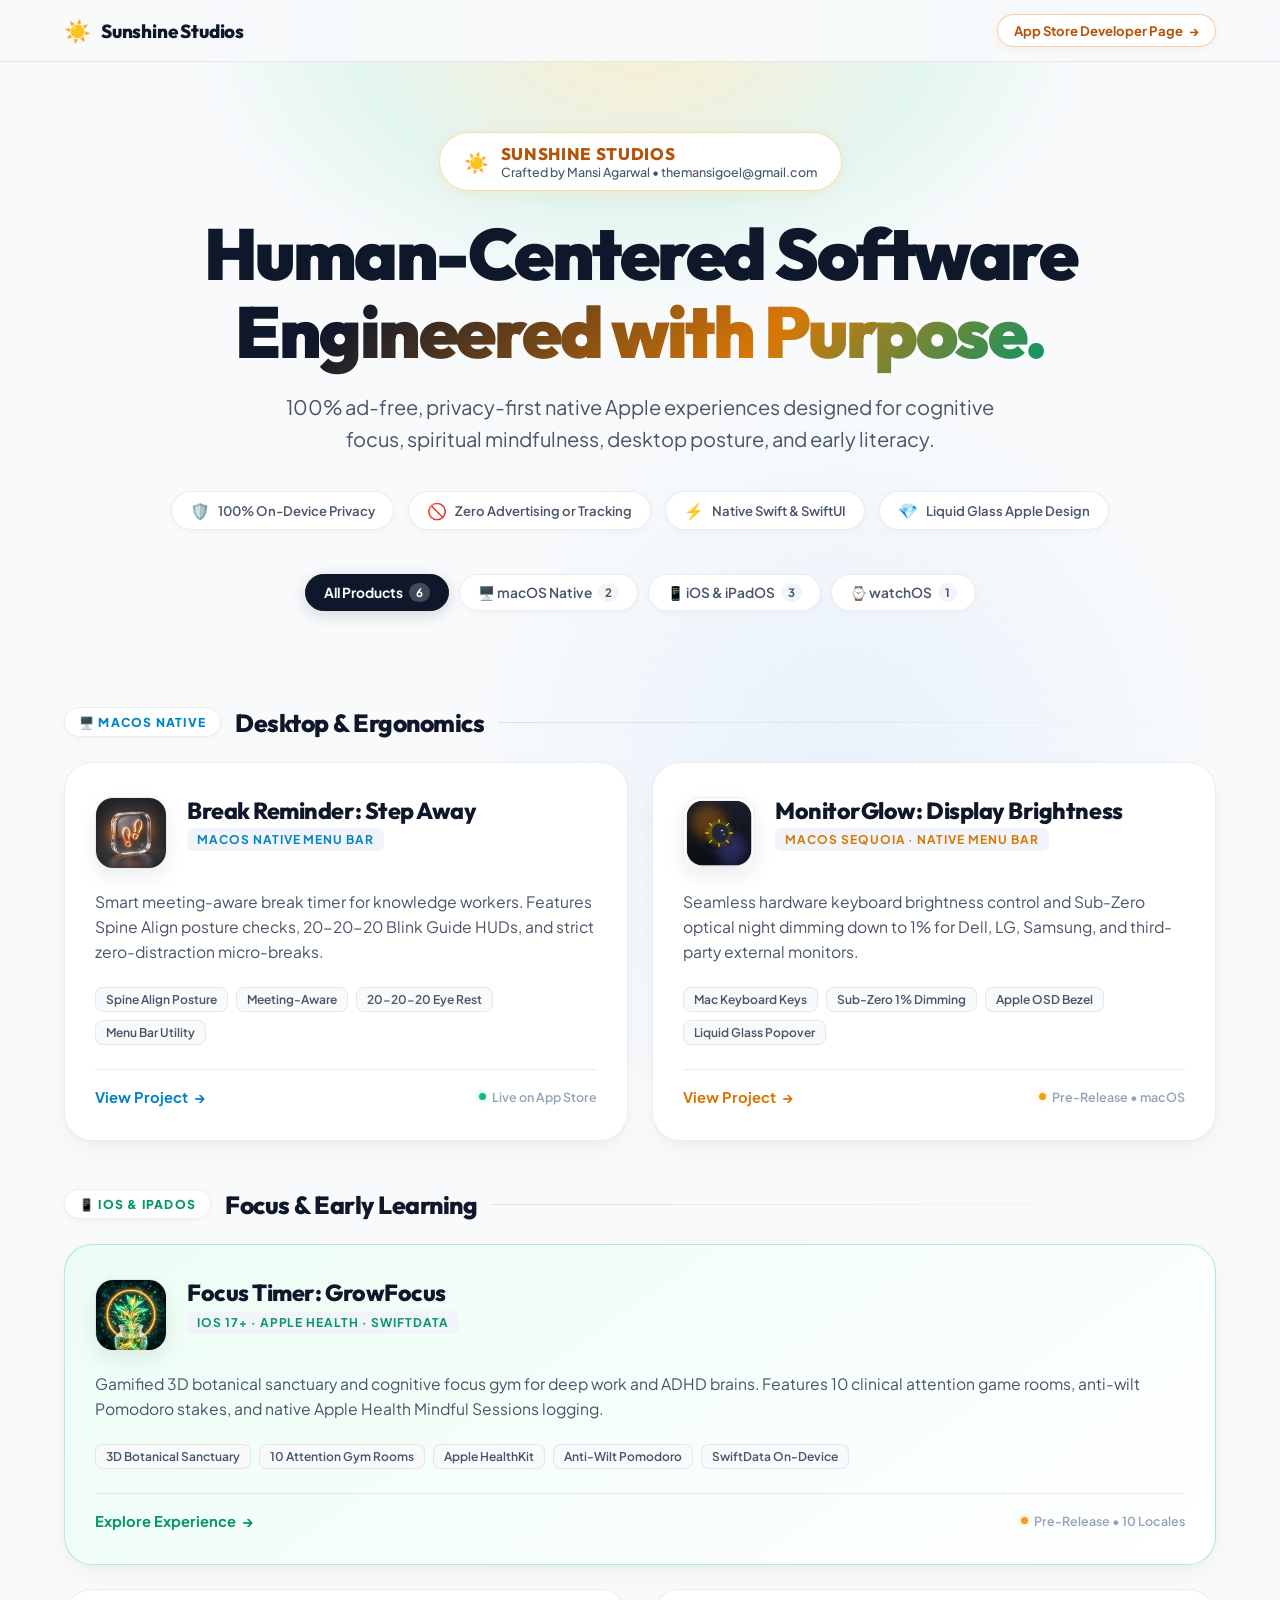
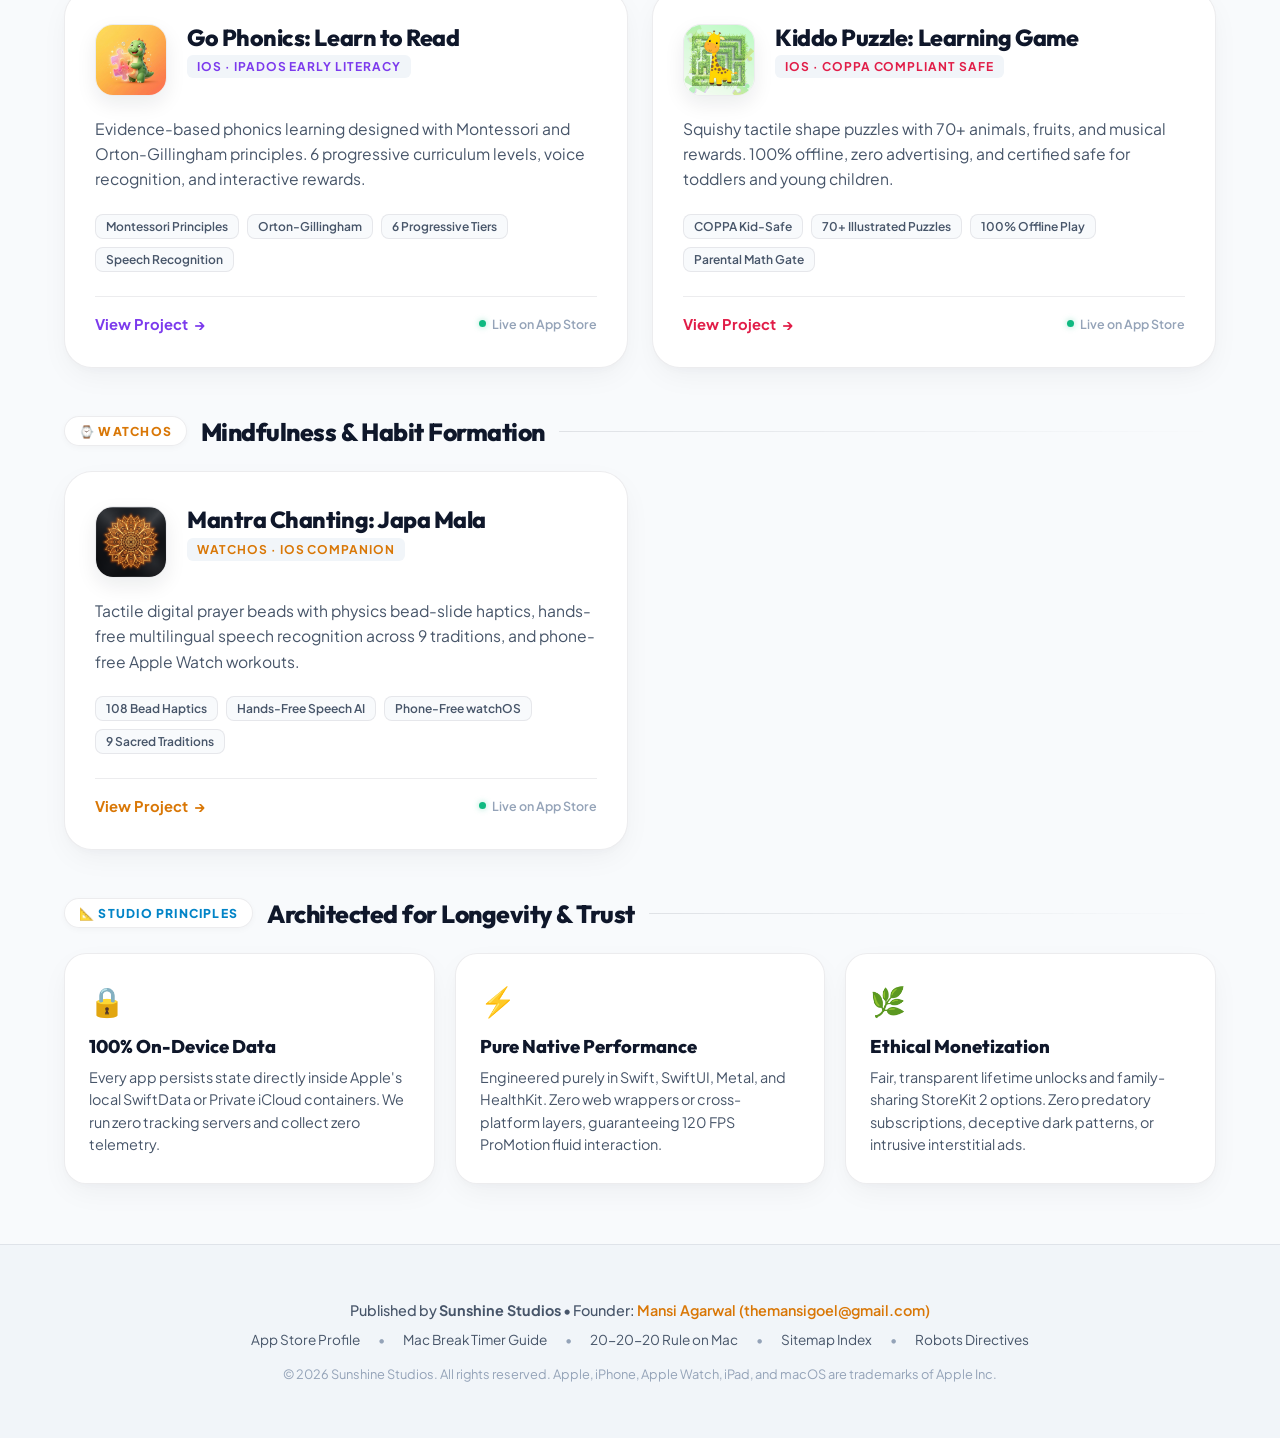
==== index.html @ fca647a2 "seo: add contextual guide links to StepAway break timer and 20-20-20 rule" ====
<!DOCTYPE html>
<html lang="en">
<head>
    <meta charset="UTF-8">
    <meta name="viewport" content="width=device-width, initial-scale=1.0">
    <meta name="author" content="themansigoel@gmail.com">
    <title>Sunshine Studios — Crafted Native Apple Experiences</title>
    <meta name="description" content="Sunshine Studios by Mansi Agarwal creates human-centered, privacy-first native iOS, watchOS, and macOS apps for cognitive focus, mindfulness, desktop ergonomics, and early learning.">
    <meta name="robots" content="index, follow">
    <link rel="canonical" href="https://themansigoel.github.io/">

    <!-- OpenGraph & Social Cards -->
    <meta property="og:type" content="website">
    <meta property="og:url" content="https://themansigoel.github.io/">
    <meta property="og:title" content="Sunshine Studios — Crafted Native Apple Experiences">
    <meta property="og:description" content="100% ad-free, privacy-first native Apple apps crafted with Swift, SwiftUI, and Apple Design Award standards.">
    <meta property="og:image" content="https://themansigoel.github.io/assets/growfocus_icon.png">
    <meta name="twitter:card" content="summary_large_image">
    <meta name="twitter:title" content="Sunshine Studios — Crafted Native Apple Experiences">
    <meta name="twitter:description" content="Human-centered native iOS, watchOS, and macOS apps built with purpose and privacy.">
    <meta name="twitter:image" content="https://themansigoel.github.io/assets/growfocus_icon.png">

    <!-- Google Site Verification -->
    <meta name="google-site-verification" content="dedd1f72bfd08c30">

    <!-- Fonts -->
    <link rel="preconnect" href="https://fonts.googleapis.com">
    <link rel="preconnect" href="https://fonts.gstatic.com" crossorigin>
    <link href="https://fonts.googleapis.com/css2?family=Plus+Jakarta+Sans:wght@300;400;500;600;700;800&family=Outfit:wght@600;700;800;900&display=swap" rel="stylesheet">

    <!-- JSON-LD Structured Data -->
    <script type="application/ld+json">
    {
      "@context": "https://schema.org",
      "@type": "Organization",
      "name": "Sunshine Studios",
      "url": "https://themansigoel.github.io/",
      "logo": "https://themansigoel.github.io/assets/growfocus_icon.png",
      "email": "themansigoel@gmail.com",
      "founder": {
        "@type": "Person",
        "name": "Mansi Agarwal",
        "email": "themansigoel@gmail.com"
      },
      "description": "Sunshine Studios creates human-centered, privacy-first native applications for the Apple ecosystem.",
      "sameAs": [
        "https://apps.apple.com/developer/mansi-agarwal/id1797279797"
      ]
    }
    </script>

    <style>
        :root {
            --bg-base: #F8FAFC;
            --bg-surface: #F1F5F9;
            --bg-card: #FFFFFF;
            --bg-card-hover: #FFFFFF;
            --border-glass: rgba(15, 23, 42, 0.08);
            --border-hover: rgba(15, 23, 42, 0.20);
            --text-primary: #0F172A;
            --text-secondary: #475569;
            --text-muted: #94A3B8;
            --sunshine-gold: #D97706;
            --sunshine-glow: rgba(245, 158, 11, 0.12);
            --accent-green: #059669;
            --accent-blue: #0284C7;
            --accent-purple: #7C3AED;
            --accent-rose: #E11D48;
            --accent-amber: #D97706;
            --card-shadow: 0 10px 30px -4px rgba(15, 23, 42, 0.05), 0 4px 12px -2px rgba(15, 23, 42, 0.03);
            --card-shadow-hover: 0 24px 48px -8px rgba(15, 23, 42, 0.11), 0 8px 16px -4px rgba(15, 23, 42, 0.05);
            --ease-out-expo: cubic-bezier(0.16, 1, 0.3, 1);
            --font-main: 'Plus Jakarta Sans', -apple-system, BlinkMacSystemFont, 'SF Pro Display', sans-serif;
            --font-heading: 'Outfit', -apple-system, BlinkMacSystemFont, sans-serif;
        }

        * {
            margin: 0;
            padding: 0;
            box-sizing: border-box;
            -webkit-font-smoothing: antialiased;
        }

        body {
            background-color: var(--bg-base);
            color: var(--text-primary);
            font-family: var(--font-main);
            min-height: 100vh;
            overflow-x: hidden;
            position: relative;
            display: flex;
            flex-direction: column;
            align-items: center;
        }

        /* Ambient Apple Glow Accents (Clean Warm Light) */
        .ambient-glow-sun {
            position: fixed;
            top: -240px;
            left: 50%;
            transform: translateX(-50%);
            width: 900px;
            height: 550px;
            background: radial-gradient(ellipse at center, rgba(251, 191, 36, 0.20) 0%, rgba(52, 211, 153, 0.10) 45%, transparent 70%);
            border-radius: 50%;
            pointer-events: none;
            z-index: 0;
            animation: pulseSun 12s ease-in-out infinite alternate;
        }

        .ambient-glow-side {
            position: fixed;
            bottom: -240px;
            right: 5%;
            width: 750px;
            height: 750px;
            background: radial-gradient(circle, rgba(147, 197, 253, 0.15) 0%, transparent 70%);
            border-radius: 50%;
            pointer-events: none;
            z-index: 0;
        }

        @keyframes pulseSun {
            0% { transform: translateX(-50%) scale(1); opacity: 0.8; }
            100% { transform: translateX(-50%) scale(1.18); opacity: 1; }
        }

        /* Top Sticky Floating Apple Glass Navbar */
        .top-navbar {
            width: 100%;
            position: sticky;
            top: 0;
            z-index: 100;
            backdrop-filter: blur(20px);
            -webkit-backdrop-filter: blur(20px);
            background: rgba(248, 250, 252, 0.86);
            border-bottom: 1px solid var(--border-glass);
        }

        .navbar-content {
            max-width: 1200px;
            margin: 0 auto;
            padding: 14px 24px;
            display: flex;
            align-items: center;
            justify-content: space-between;
        }

        .nav-brand {
            display: flex;
            align-items: center;
            gap: 10px;
            text-decoration: none;
            color: inherit;
        }

        .nav-logo-icon {
            font-size: 1.35rem;
            animation: rotateSun 24s linear infinite;
            display: inline-block;
        }

        @keyframes rotateSun {
            from { transform: rotate(0deg); }
            to { transform: rotate(360deg); }
        }

        .nav-brand-title {
            font-family: var(--font-heading);
            font-size: 1.18rem;
            font-weight: 800;
            letter-spacing: -0.01em;
            color: var(--text-primary);
        }

        .nav-actions {
            display: flex;
            align-items: center;
            gap: 14px;
        }

        .developer-badge-link {
            display: inline-flex;
            align-items: center;
            gap: 6px;
            padding: 7px 16px;
            border-radius: 9999px;
            background: #FFFFFF;
            border: 1px solid rgba(217, 119, 6, 0.35);
            color: #B45309;
            font-size: 0.82rem;
            font-weight: 700;
            text-decoration: none;
            box-shadow: 0 2px 8px rgba(217, 119, 6, 0.08);
            transition: all 0.25s ease;
        }

        .developer-badge-link:hover {
            transform: translateY(-1px);
            border-color: #B45309;
            box-shadow: 0 4px 14px rgba(217, 119, 6, 0.18);
        }

        .container {
            max-width: 1200px;
            width: 100%;
            padding: 0 24px;
            position: relative;
            z-index: 1;
        }

        /* Hero Section */
        .hero {
            padding: 70px 0 40px 0;
            text-align: center;
            display: flex;
            flex-direction: column;
            align-items: center;
        }

        .brand-header-badge {
            display: inline-flex;
            align-items: center;
            gap: 12px;
            padding: 10px 24px;
            background: #FFFFFF;
            border: 1px solid rgba(245, 158, 11, 0.35);
            border-radius: 9999px;
            margin-bottom: 24px;
            box-shadow: 0 4px 18px rgba(245, 158, 11, 0.10);
            animation: fadeInDown 0.8s var(--ease-out-expo);
        }

        .sun-emblem {
            font-size: 1.25rem;
            animation: rotateSun 24s linear infinite;
            display: inline-block;
        }

        .brand-text-wrapper {
            display: flex;
            flex-direction: column;
            text-align: left;
        }

        .brand-title {
            font-family: var(--font-heading);
            font-size: 1.05rem;
            font-weight: 800;
            letter-spacing: 0.04em;
            color: #B45309;
            text-transform: uppercase;
        }

        .brand-author {
            font-size: 0.78rem;
            color: var(--text-secondary);
            font-weight: 500;
        }

        .hero-title {
            font-family: var(--font-heading);
            font-size: clamp(2.7rem, 6.2vw, 4.5rem);
            font-weight: 900;
            line-height: 1.08;
            letter-spacing: -0.035em;
            margin-bottom: 20px;
            max-width: 920px;
            color: #0F172A;
            animation: fadeInUp 0.9s var(--ease-out-expo);
        }

        .gradient-text-sun {
            background: linear-gradient(135deg, #0F172A 15%, #D97706 65%, #059669 100%);
            -webkit-background-clip: text;
            -webkit-text-fill-color: transparent;
        }

        .hero-subtitle {
            font-size: clamp(1.05rem, 1.8vw, 1.25rem);
            color: var(--text-secondary);
            max-width: 720px;
            line-height: 1.6;
            margin-bottom: 36px;
            font-weight: 400;
            animation: fadeInUp 1s var(--ease-out-expo);
        }

        /* Pillars Value Ribbon */
        .value-ribbon {
            display: flex;
            flex-wrap: wrap;
            justify-content: center;
            gap: 14px;
            margin-bottom: 44px;
            animation: fadeInUp 1.1s var(--ease-out-expo);
        }

        .ribbon-pill {
            display: inline-flex;
            align-items: center;
            gap: 8px;
            padding: 8px 18px;
            background: #FFFFFF;
            border: 1px solid var(--border-glass);
            border-radius: 9999px;
            font-size: 0.82rem;
            color: var(--text-secondary);
            font-weight: 600;
            box-shadow: 0 2px 8px rgba(15, 23, 42, 0.03);
        }

        .ribbon-pill span.icon {
            font-size: 1rem;
        }

        /* Filter Controls */
        .filter-container {
            display: flex;
            align-items: center;
            justify-content: center;
            gap: 10px;
            margin-bottom: 40px;
            flex-wrap: wrap;
        }

        .filter-btn {
            background: #FFFFFF;
            border: 1px solid var(--border-glass);
            color: var(--text-secondary);
            font-family: var(--font-main);
            font-size: 0.86rem;
            font-weight: 600;
            padding: 8px 18px;
            border-radius: 9999px;
            cursor: pointer;
            box-shadow: 0 2px 6px rgba(15, 23, 42, 0.03);
            transition: all 0.25s ease;
            display: inline-flex;
            align-items: center;
            gap: 6px;
        }

        .filter-btn:hover {
            border-color: var(--border-hover);
            color: var(--text-primary);
            transform: translateY(-1px);
        }

        .filter-btn.active {
            background: #0F172A;
            color: #F8FAFC;
            border-color: #0F172A;
            font-weight: 700;
            box-shadow: 0 4px 16px rgba(15, 23, 42, 0.15);
        }

        .filter-count {
            background: #F1F5F9;
            color: var(--text-secondary);
            padding: 2px 7px;
            border-radius: 9999px;
            font-size: 0.72rem;
            font-weight: 700;
        }

        .filter-btn.active .filter-count {
            background: rgba(255, 255, 255, 0.22);
            color: #FFFFFF;
        }

        /* Category Headers */
        .category-header {
            display: flex;
            align-items: center;
            gap: 14px;
            margin-bottom: 24px;
            margin-top: 16px;
        }

        .category-badge {
            font-size: 0.76rem;
            font-weight: 800;
            text-transform: uppercase;
            letter-spacing: 0.1em;
            padding: 6px 14px;
            border-radius: 9999px;
            border: 1px solid var(--border-glass);
            background: #FFFFFF;
            box-shadow: 0 2px 6px rgba(15, 23, 42, 0.03);
            display: inline-flex;
            align-items: center;
            gap: 8px;
        }

        .category-title {
            font-family: var(--font-heading);
            font-size: 1.55rem;
            font-weight: 800;
            letter-spacing: -0.02em;
            color: var(--text-primary);
        }

        .category-divider {
            flex-grow: 1;
            height: 1px;
            background: linear-gradient(90deg, rgba(15, 23, 42, 0.1), transparent);
        }

        /* Portfolio Bento Grid */
        .portfolio-grid {
            display: grid;
            grid-template-columns: repeat(12, 1fr);
            gap: 24px;
            margin-bottom: 48px;
        }

        .app-card {
            background: var(--bg-card);
            border: 1px solid var(--border-glass);
            border-radius: 28px;
            padding: 34px 30px;
            text-decoration: none;
            color: inherit;
            position: relative;
            overflow: hidden;
            box-shadow: var(--card-shadow);
            transition: transform 0.4s var(--ease-out-expo), border-color 0.4s var(--ease-out-expo), box-shadow 0.4s var(--ease-out-expo);
            display: flex;
            flex-direction: column;
            justify-content: space-between;
        }

        .app-card:hover {
            transform: translateY(-6px) scale(1.008);
            border-color: var(--border-hover);
            box-shadow: var(--card-shadow-hover);
        }

        .card-featured {
            grid-column: span 12;
            background: linear-gradient(145deg, #ECFDF5 0%, #FFFFFF 100%);
            border-color: rgba(16, 185, 129, 0.3);
            min-height: 290px;
        }

        .card-featured:hover {
            border-color: rgba(16, 185, 129, 0.55);
            box-shadow: 0 24px 50px -10px rgba(16, 185, 129, 0.18);
        }

        .card-half {
            grid-column: span 6;
            min-height: 270px;
        }

        .card-top {
            display: flex;
            align-items: flex-start;
            gap: 20px;
            margin-bottom: 20px;
        }

        .app-icon {
            width: 72px;
            height: 72px;
            border-radius: 18px;
            box-shadow: 0 8px 20px rgba(15, 23, 42, 0.08);
            border: 1px solid rgba(15, 23, 42, 0.08);
            transition: transform 0.4s var(--ease-out-expo);
            flex-shrink: 0;
        }

        .app-card:hover .app-icon {
            transform: scale(1.08) rotate(-2deg);
        }

        .app-heading-group {
            display: flex;
            flex-direction: column;
            gap: 4px;
        }

        .app-meta-title {
            font-family: var(--font-heading);
            font-size: 1.45rem;
            font-weight: 800;
            color: var(--text-primary);
            letter-spacing: -0.02em;
            line-height: 1.2;
        }

        .app-platform-badge {
            font-size: 0.75rem;
            font-weight: 700;
            text-transform: uppercase;
            letter-spacing: 0.08em;
            padding: 4px 10px;
            border-radius: 6px;
            background: #F1F5F9;
            color: var(--text-secondary);
            display: inline-block;
            width: fit-content;
        }

        .card-desc {
            font-size: 0.98rem;
            color: var(--text-secondary);
            line-height: 1.62;
            margin-bottom: 22px;
        }

        /* Feature Highlights Tags */
        .feature-tag-list {
            display: flex;
            flex-wrap: wrap;
            gap: 8px;
            margin-bottom: 24px;
        }

        .feature-tag {
            font-size: 0.75rem;
            font-weight: 600;
            padding: 4px 10px;
            border-radius: 8px;
            background: #F8FAFC;
            border: 1px solid var(--border-glass);
            color: #475569;
        }

        .card-footer {
            display: flex;
            align-items: center;
            justify-content: space-between;
            border-top: 1px solid var(--border-glass);
            padding-top: 18px;
        }

        .view-label {
            font-size: 0.92rem;
            font-weight: 700;
            display: flex;
            align-items: center;
            gap: 6px;
            transition: gap 0.25s ease;
        }

        .app-card:hover .view-label {
            gap: 10px;
        }

        .status-indicator {
            display: inline-flex;
            align-items: center;
            gap: 6px;
            font-size: 0.78rem;
            font-weight: 600;
            color: var(--text-muted);
        }

        .status-dot {
            width: 7px;
            height: 7px;
            border-radius: 50%;
            background: #10B981;
            box-shadow: 0 0 6px rgba(16, 185, 129, 0.4);
        }

        .status-dot.pre-release {
            background: #F59E0B;
            box-shadow: 0 0 6px rgba(245, 158, 11, 0.4);
        }

        /* Color Accents */
        .accent-green { color: #059669; }
        .accent-gold { color: #D97706; }
        .accent-blue { color: #0284C7; }
        .accent-purple { color: #7C3AED; }
        .accent-rose { color: #E11D48; }

        /* Principles Bento Section */
        .principles-section {
            margin: 40px 0 60px 0;
            width: 100%;
        }

        .principles-grid {
            display: grid;
            grid-template-columns: repeat(3, 1fr);
            gap: 20px;
            margin-top: 24px;
        }

        .principle-card {
            background: var(--bg-card);
            border: 1px solid var(--border-glass);
            border-radius: 22px;
            padding: 28px 24px;
            box-shadow: var(--card-shadow);
        }

        .principle-icon {
            font-size: 1.8rem;
            margin-bottom: 16px;
            display: inline-block;
        }

        .principle-title {
            font-family: var(--font-heading);
            font-size: 1.15rem;
            font-weight: 800;
            color: var(--text-primary);
            margin-bottom: 8px;
        }

        .principle-desc {
            font-size: 0.9rem;
            color: var(--text-secondary);
            line-height: 1.55;
        }

        /* Animations */
        @keyframes fadeInUp {
            from { opacity: 0; transform: translateY(22px); }
            to { opacity: 1; transform: translateY(0); }
        }

        @keyframes fadeInDown {
            from { opacity: 0; transform: translateY(-18px); }
            to { opacity: 1; transform: translateY(0); }
        }

        /* Footer */
        footer {
            text-align: center;
            padding: 56px 24px;
            color: var(--text-muted);
            font-size: 0.9rem;
            border-top: 1px solid var(--border-glass);
            width: 100%;
            margin-top: auto;
            display: flex;
            flex-direction: column;
            align-items: center;
            gap: 12px;
            background: #F1F5F9;
        }

        .footer-author {
            color: var(--text-secondary);
            font-weight: 500;
        }

        .footer-author a {
            color: var(--sunshine-gold);
            text-decoration: none;
            font-weight: 600;
        }

        .footer-author a:hover {
            text-decoration: underline;
        }

        .footer-links {
            display: flex;
            align-items: center;
            gap: 18px;
            font-size: 0.85rem;
        }

        .footer-links a {
            color: var(--text-secondary);
            text-decoration: none;
            transition: color 0.2s;
        }

        .footer-links a:hover {
            color: var(--text-primary);
        }

        @media (max-width: 900px) {
            .card-half { grid-column: span 12; }
            .principles-grid { grid-template-columns: 1fr; }
            .hero { padding: 50px 0 30px 0; }
        }
    </style>
</head>
<body>
    <div class="ambient-glow-sun"></div>
    <div class="ambient-glow-side"></div>

    <!-- Sticky Floating Navigation Header -->
    <header class="top-navbar">
        <div class="navbar-content">
            <a href="https://themansigoel.github.io/" class="nav-brand">
                <span class="nav-logo-icon">☀️</span>
                <span class="nav-brand-title">Sunshine Studios</span>
            </a>
            <div class="nav-actions">
                <a href="https://apps.apple.com/developer/mansi-agarwal/id1797279797" target="_blank" rel="noopener noreferrer" class="developer-badge-link">
                    <span>App Store Developer Page</span> &rarr;
                </a>
            </div>
        </div>
    </header>

    <main class="container">
        <!-- Hero Section with Sunshine Studios Emblem -->
        <section class="hero">
            <div class="brand-header-badge">
                <span class="sun-emblem">☀️</span>
                <div class="brand-text-wrapper">
                    <span class="brand-title">Sunshine Studios</span>
                    <span class="brand-author">Crafted by Mansi Agarwal &bull; <a href="mailto:themansigoel@gmail.com" style="color: inherit; text-decoration: none;">themansigoel@gmail.com</a></span>
                </div>
            </div>
            <h1 class="hero-title">
                Human-Centered Software <br />
                <span class="gradient-text-sun">Engineered with Purpose.</span>
            </h1>
            <p class="hero-subtitle">
                100% ad-free, privacy-first native Apple experiences designed for cognitive focus, spiritual mindfulness, desktop posture, and early literacy.
            </p>

            <!-- Value Pillars Ribbon -->
            <div class="value-ribbon">
                <div class="ribbon-pill">
                    <span class="icon">🛡️</span>
                    <span>100% On-Device Privacy</span>
                </div>
                <div class="ribbon-pill">
                    <span class="icon">🚫</span>
                    <span>Zero Advertising or Tracking</span>
                </div>
                <div class="ribbon-pill">
                    <span class="icon">⚡</span>
                    <span>Native Swift & SwiftUI</span>
                </div>
                <div class="ribbon-pill">
                    <span class="icon">💎</span>
                    <span>Liquid Glass Apple Design</span>
                </div>
            </div>

            <!-- Platform Filter Pills -->
            <div class="filter-container">
                <button class="filter-btn active" data-filter="all">
                    <span>All Products</span>
                    <span class="filter-count">6</span>
                </button>
                <button class="filter-btn" data-filter="macos">
                    <span>🖥️ macOS Native</span>
                    <span class="filter-count">2</span>
                </button>
                <button class="filter-btn" data-filter="ios">
                    <span>📱 iOS & iPadOS</span>
                    <span class="filter-count">3</span>
                </button>
                <button class="filter-btn" data-filter="watch">
                    <span>⌚ watchOS</span>
                    <span class="filter-count">1</span>
                </button>
            </div>
        </section>

        <!-- 1. macOS Category -->
        <div class="category-block" data-category="macos">
            <div class="category-header">
                <span class="category-badge accent-blue">🖥️ macOS Native</span>
                <h2 class="category-title">Desktop & Ergonomics</h2>
                <div class="category-divider"></div>
            </div>
            <section class="portfolio-grid">
                <!-- Break Reminder: Step Away -->
                <a class="app-card card-half" href="https://themansigoel.github.io/stepaway/">
                    <div>
                        <div class="card-top">
                            <img src="assets/stepaway_icon.png" alt="Break Reminder: Step Away Icon" class="app-icon" />
                            <div class="app-heading-group">
                                <h2 class="app-meta-title">Break Reminder: Step Away</h2>
                                <span class="app-platform-badge accent-blue">macOS Native Menu Bar</span>
                            </div>
                        </div>
                        <p class="card-desc">
                            Smart meeting-aware break timer for knowledge workers. Features Spine Align posture checks, 20-20-20 Blink Guide HUDs, and strict zero-distraction micro-breaks.
                        </p>
                        <div class="feature-tag-list">
                            <span class="feature-tag">Spine Align Posture</span>
                            <span class="feature-tag">Meeting-Aware</span>
                            <span class="feature-tag">20-20-20 Eye Rest</span>
                            <span class="feature-tag">Menu Bar Utility</span>
                        </div>
                    </div>
                    <div class="card-footer">
                        <span class="view-label accent-blue">View Project <span>&rarr;</span></span>
                        <div class="status-indicator">
                            <span class="status-dot"></span>
                            <span>Live on App Store</span>
                        </div>
                    </div>
                </a>

                <!-- MonitorGlow: External Monitor Brightness -->
                <a class="app-card card-half" href="https://themansigoel.github.io/monitorglow-web/">
                    <div>
                        <div class="card-top">
                            <img src="assets/monitorglow_icon.png" alt="MonitorGlow App Icon" class="app-icon" />
                            <div class="app-heading-group">
                                <h2 class="app-meta-title">MonitorGlow: Display Brightness</h2>
                                <span class="app-platform-badge accent-gold">macOS Sequoia · Native Menu Bar</span>
                            </div>
                        </div>
                        <p class="card-desc">
                            Seamless hardware keyboard brightness control and Sub-Zero optical night dimming down to 1% for Dell, LG, Samsung, and third-party external monitors.
                        </p>
                        <div class="feature-tag-list">
                            <span class="feature-tag">Mac Keyboard Keys</span>
                            <span class="feature-tag">Sub-Zero 1% Dimming</span>
                            <span class="feature-tag">Apple OSD Bezel</span>
                            <span class="feature-tag">Liquid Glass Popover</span>
                        </div>
                    </div>
                    <div class="card-footer">
                        <span class="view-label accent-gold">View Project <span>&rarr;</span></span>
                        <div class="status-indicator">
                            <span class="status-dot pre-release"></span>
                            <span>Pre-Release &bull; macOS</span>
                        </div>
                    </div>
                </a>
            </section>
        </div>

        <!-- 2. iOS & iPadOS Category -->
        <div class="category-block" data-category="ios">
            <div class="category-header">
                <span class="category-badge accent-green">📱 iOS & iPadOS</span>
                <h2 class="category-title">Focus & Early Learning</h2>
                <div class="category-divider"></div>
            </div>
            <section class="portfolio-grid">
                <!-- Featured Flagship: GrowFocus -->
                <a class="app-card card-featured" href="https://themansigoel.github.io/grow-focus-web/">
                    <div>
                        <div class="card-top">
                            <img src="assets/growfocus_icon.png" alt="Focus Timer: GrowFocus App Icon" class="app-icon" />
                            <div class="app-heading-group">
                                <h2 class="app-meta-title">Focus Timer: GrowFocus</h2>
                                <span class="app-platform-badge accent-green">iOS 17+ · Apple Health · SwiftData</span>
                            </div>
                        </div>
                        <p class="card-desc">
                            Gamified 3D botanical sanctuary and cognitive focus gym for deep work and ADHD brains. Features 10 clinical attention game rooms, anti-wilt Pomodoro stakes, and native Apple Health Mindful Sessions logging.
                        </p>
                        <div class="feature-tag-list">
                            <span class="feature-tag">3D Botanical Sanctuary</span>
                            <span class="feature-tag">10 Attention Gym Rooms</span>
                            <span class="feature-tag">Apple HealthKit</span>
                            <span class="feature-tag">Anti-Wilt Pomodoro</span>
                            <span class="feature-tag">SwiftData On-Device</span>
                        </div>
                    </div>
                    <div class="card-footer">
                        <span class="view-label accent-green">Explore Experience <span>&rarr;</span></span>
                        <div class="status-indicator">
                            <span class="status-dot pre-release"></span>
                            <span>Pre-Release &bull; 10 Locales</span>
                        </div>
                    </div>
                </a>

                <!-- Go Phonics: Kids Learn to Read -->
                <a class="app-card card-half" href="https://themansigoel.github.io/go-phonics/">
                    <div>
                        <div class="card-top">
                            <img src="assets/gophonics_icon.png" alt="Go Phonics App Icon" class="app-icon" />
                            <div class="app-heading-group">
                                <h2 class="app-meta-title">Go Phonics: Learn to Read</h2>
                                <span class="app-platform-badge accent-purple">iOS · iPadOS Early Literacy</span>
                            </div>
                        </div>
                        <p class="card-desc">
                            Evidence-based phonics learning designed with Montessori and Orton-Gillingham principles. 6 progressive curriculum levels, voice recognition, and interactive rewards.
                        </p>
                        <div class="feature-tag-list">
                            <span class="feature-tag">Montessori Principles</span>
                            <span class="feature-tag">Orton-Gillingham</span>
                            <span class="feature-tag">6 Progressive Tiers</span>
                            <span class="feature-tag">Speech Recognition</span>
                        </div>
                    </div>
                    <div class="card-footer">
                        <span class="view-label accent-purple">View Project <span>&rarr;</span></span>
                        <div class="status-indicator">
                            <span class="status-dot"></span>
                            <span>Live on App Store</span>
                        </div>
                    </div>
                </a>

                <!-- Kiddo Puzzle: Learning Game -->
                <a class="app-card card-half" href="https://themansigoel.github.io/kiddo-puzzle/">
                    <div>
                        <div class="card-top">
                            <img src="assets/kiddopuzzle_icon.png" alt="Kiddo Puzzle App Icon" class="app-icon" />
                            <div class="app-heading-group">
                                <h2 class="app-meta-title">Kiddo Puzzle: Learning Game</h2>
                                <span class="app-platform-badge accent-rose">iOS · COPPA Compliant Safe</span>
                            </div>
                        </div>
                        <p class="card-desc">
                            Squishy tactile shape puzzles with 70+ animals, fruits, and musical rewards. 100% offline, zero advertising, and certified safe for toddlers and young children.
                        </p>
                        <div class="feature-tag-list">
                            <span class="feature-tag">COPPA Kid-Safe</span>
                            <span class="feature-tag">70+ Illustrated Puzzles</span>
                            <span class="feature-tag">100% Offline Play</span>
                            <span class="feature-tag">Parental Math Gate</span>
                        </div>
                    </div>
                    <div class="card-footer">
                        <span class="view-label accent-rose">View Project <span>&rarr;</span></span>
                        <div class="status-indicator">
                            <span class="status-dot"></span>
                            <span>Live on App Store</span>
                        </div>
                    </div>
                </a>
            </section>
        </div>

        <!-- 3. Apple Watch & Mindfulness Category -->
        <div class="category-block" data-category="watch">
            <div class="category-header">
                <span class="category-badge accent-gold">⌚ watchOS</span>
                <h2 class="category-title">Mindfulness & Habit Formation</h2>
                <div class="category-divider"></div>
            </div>
            <section class="portfolio-grid">
                <!-- Mantra Chanting: Japa Mala -->
                <a class="app-card card-half" href="https://themansigoel.github.io/mantra-chanting-web/">
                    <div>
                        <div class="card-top">
                            <img src="assets/mantra_icon.png" alt="Mantra Chanting App Icon" class="app-icon" />
                            <div class="app-heading-group">
                                <h2 class="app-meta-title">Mantra Chanting: Japa Mala</h2>
                                <span class="app-platform-badge accent-gold">watchOS · iOS Companion</span>
                            </div>
                        </div>
                        <p class="card-desc">
                            Tactile digital prayer beads with physics bead-slide haptics, hands-free multilingual speech recognition across 9 traditions, and phone-free Apple Watch workouts.
                        </p>
                        <div class="feature-tag-list">
                            <span class="feature-tag">108 Bead Haptics</span>
                            <span class="feature-tag">Hands-Free Speech AI</span>
                            <span class="feature-tag">Phone-Free watchOS</span>
                            <span class="feature-tag">9 Sacred Traditions</span>
                        </div>
                    </div>
                    <div class="card-footer">
                        <span class="view-label accent-gold">View Project <span>&rarr;</span></span>
                        <div class="status-indicator">
                            <span class="status-dot"></span>
                            <span>Live on App Store</span>
                        </div>
                    </div>
                </a>
            </section>
        </div>

        <!-- Design Principles Bento Section -->
        <section class="principles-section">
            <div class="category-header">
                <span class="category-badge accent-blue">📐 Studio Principles</span>
                <h2 class="category-title">Architected for Longevity & Trust</h2>
                <div class="category-divider"></div>
            </div>
            <div class="principles-grid">
                <div class="principle-card">
                    <span class="principle-icon">🔒</span>
                    <h3 class="principle-title">100% On-Device Data</h3>
                    <p class="principle-desc">Every app persists state directly inside Apple's local SwiftData or Private iCloud containers. We run zero tracking servers and collect zero telemetry.</p>
                </div>
                <div class="principle-card">
                    <span class="principle-icon">⚡</span>
                    <h3 class="principle-title">Pure Native Performance</h3>
                    <p class="principle-desc">Engineered purely in Swift, SwiftUI, Metal, and HealthKit. Zero web wrappers or cross-platform layers, guaranteeing 120 FPS ProMotion fluid interaction.</p>
                </div>
                <div class="principle-card">
                    <span class="principle-icon">🌿</span>
                    <h3 class="principle-title">Ethical Monetization</h3>
                    <p class="principle-desc">Fair, transparent lifetime unlocks and family-sharing StoreKit 2 options. Zero predatory subscriptions, deceptive dark patterns, or intrusive interstitial ads.</p>
                </div>
            </div>
        </section>
    </main>

    <footer>
        <p class="footer-author">Published by <strong>Sunshine Studios</strong> &bull; Founder: <a href="mailto:themansigoel@gmail.com">Mansi Agarwal (themansigoel@gmail.com)</a></p>
        <div class="footer-links">
            <a href="https://apps.apple.com/developer/mansi-agarwal/id1797279797" target="_blank" rel="noopener noreferrer">App Store Profile</a>
            <span>&bull;</span>
            <a href="https://themansigoel.github.io/stepaway/guides/best-mac-break-timer-apps.html">Mac Break Timer Guide</a>
            <span>&bull;</span>
            <a href="https://themansigoel.github.io/stepaway/how-to-automate-20-20-20-rule-mac.html">20-20-20 Rule on Mac</a>
            <span>&bull;</span>
            <a href="https://themansigoel.github.io/sitemap.xml">Sitemap Index</a>
            <span>&bull;</span>
            <a href="https://themansigoel.github.io/robots.txt">Robots Directives</a>
        </div>
        <p style="margin-top: 6px; font-size: 0.8rem; color: var(--text-muted);">&copy; 2026 Sunshine Studios. All rights reserved. Apple, iPhone, Apple Watch, iPad, and macOS are trademarks of Apple Inc.</p>
    </footer>

    <!-- Interactive Filtering Script (Pure Light Mode) -->
    <script>
        const filterButtons = document.querySelectorAll('.filter-btn');
        const categoryBlocks = document.querySelectorAll('.category-block');

        filterButtons.forEach(btn => {
            btn.addEventListener('click', () => {
                filterButtons.forEach(b => b.classList.remove('active'));
                btn.classList.add('active');

                const filter = btn.getAttribute('data-filter');

                categoryBlocks.forEach(block => {
                    const blockCategory = block.getAttribute('data-category');
                    if (filter === 'all' || filter === blockCategory) {
                        block.style.display = 'block';
                        block.style.animation = 'fadeInUp 0.5s var(--ease-out-expo)';
                    } else {
                        block.style.display = 'none';
                    }
                });
            });
        });
    </script>
</body>
</html>
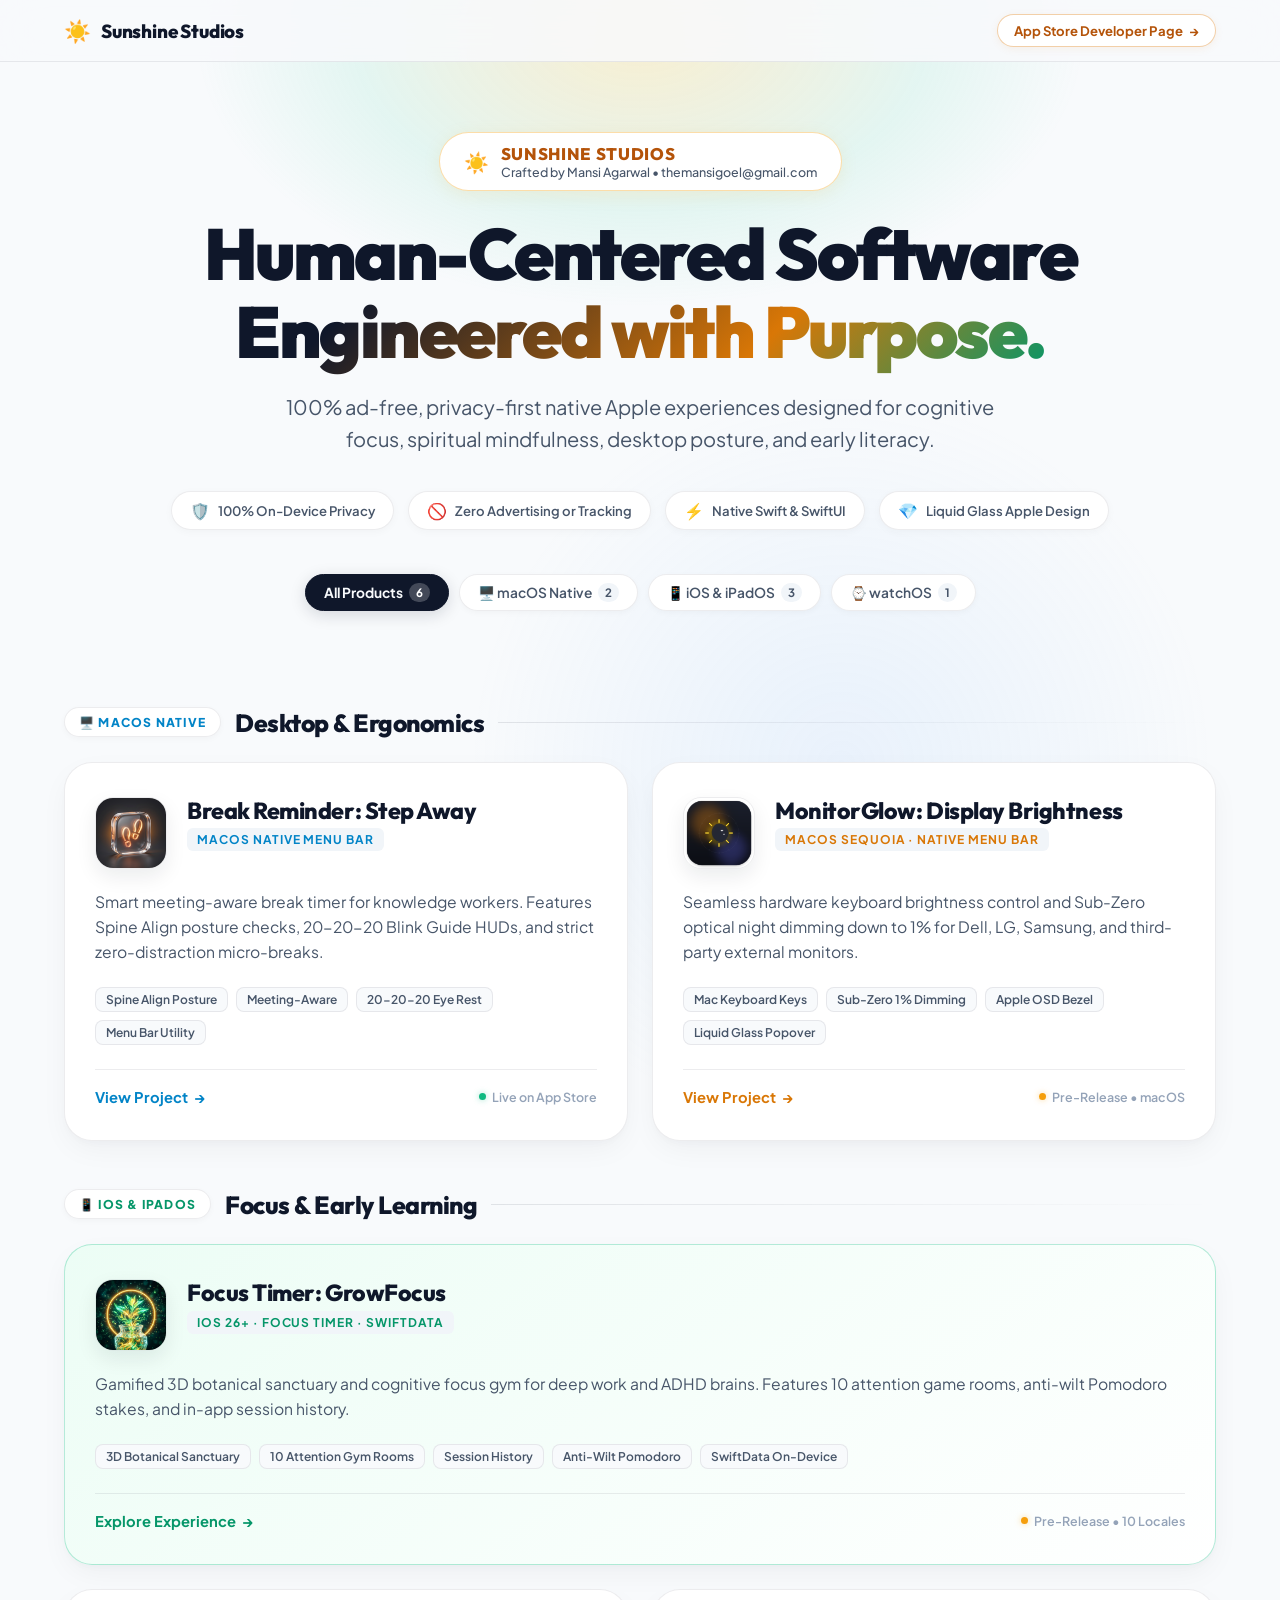
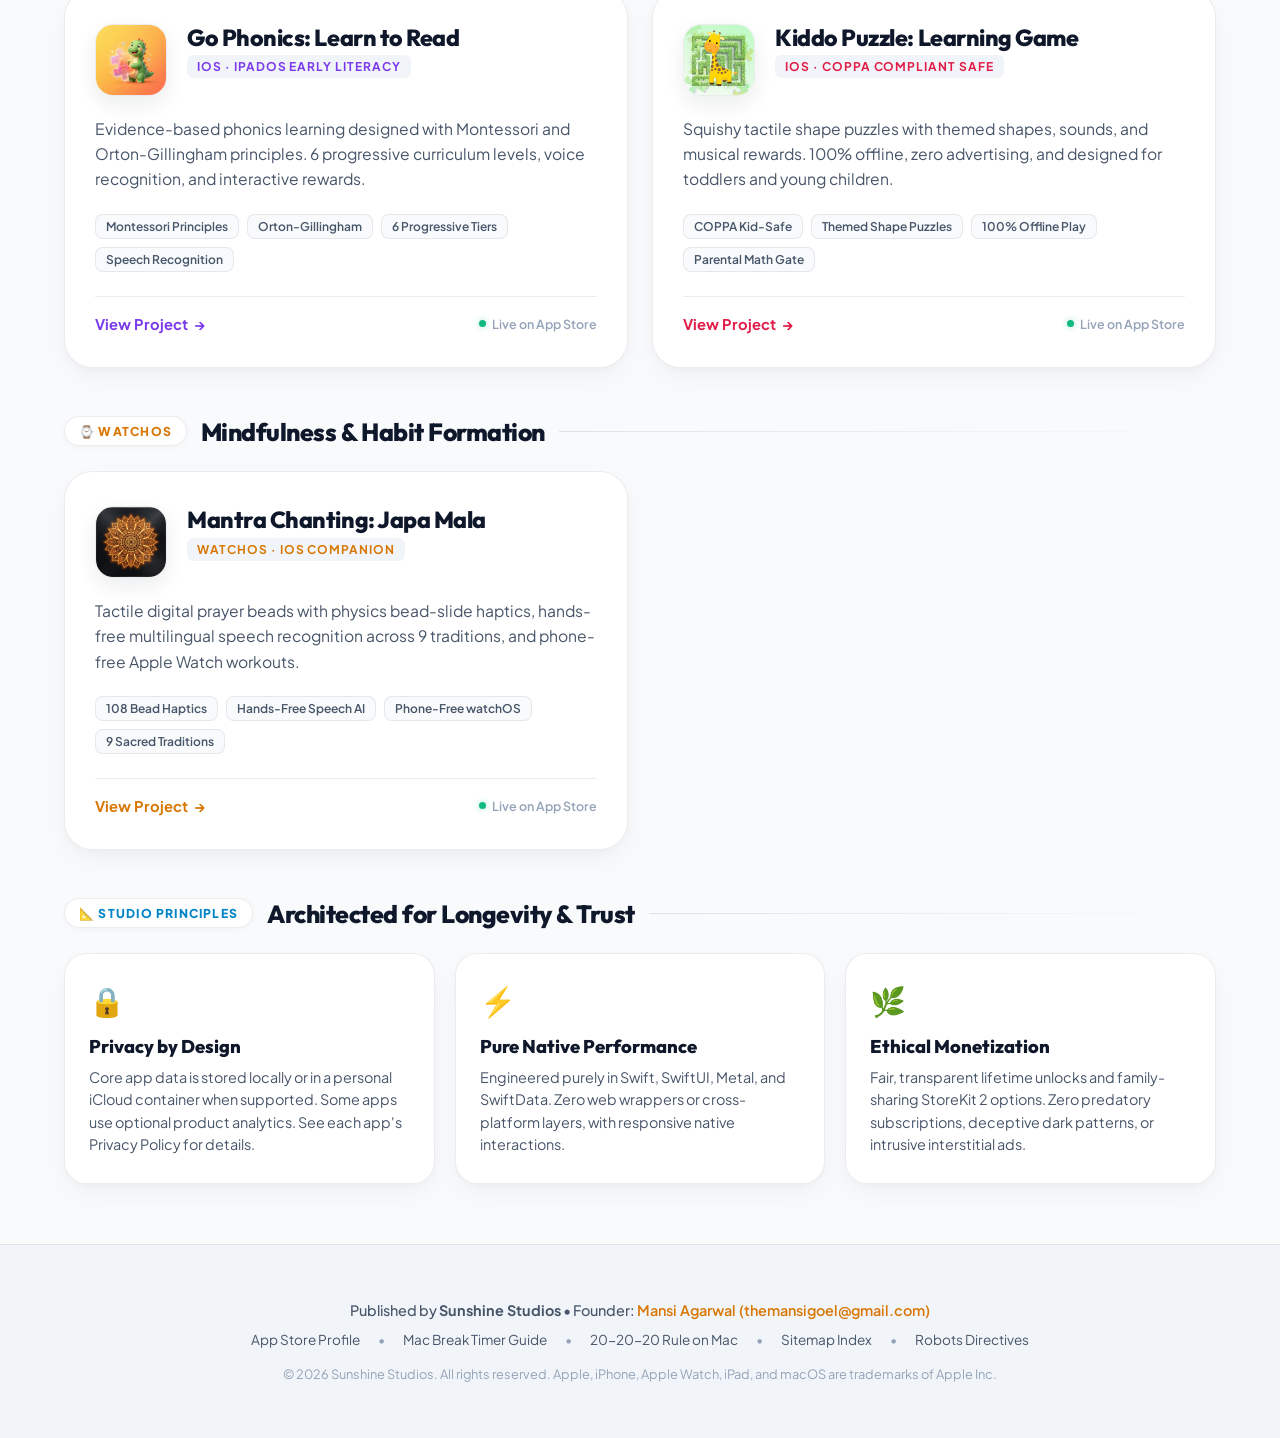
==== commit fe6f6243: "Align website claims with shipped apps and repair conversion paths" ====
--- a/index.html
+++ b/index.html
@@ -22,6 +22,9 @@
 
     <!-- Google Site Verification -->
     <meta name="google-site-verification" content="dedd1f72bfd08c30">
+
+    <!-- Pinterest Site Verification -->
+    <meta name="p:domain_verify" content="b6d16b6ae4ff59e33f4691bc04bf511b">
 
     <!-- Fonts -->
     <link rel="preconnect" href="https://fonts.googleapis.com">
@@ -846,16 +849,16 @@
                             <img src="assets/growfocus_icon.png" alt="Focus Timer: GrowFocus App Icon" class="app-icon" />
                             <div class="app-heading-group">
                                 <h2 class="app-meta-title">Focus Timer: GrowFocus</h2>
-                                <span class="app-platform-badge accent-green">iOS 17+ · Apple Health · SwiftData</span>
+                                <span class="app-platform-badge accent-green">iOS 26+ · Focus Timer · SwiftData</span>
                             </div>
                         </div>
                         <p class="card-desc">
-                            Gamified 3D botanical sanctuary and cognitive focus gym for deep work and ADHD brains. Features 10 clinical attention game rooms, anti-wilt Pomodoro stakes, and native Apple Health Mindful Sessions logging.
+                            Gamified 3D botanical sanctuary and cognitive focus gym for deep work and ADHD brains. Features 10 attention game rooms, anti-wilt Pomodoro stakes, and in-app session history.
                         </p>
                         <div class="feature-tag-list">
                             <span class="feature-tag">3D Botanical Sanctuary</span>
                             <span class="feature-tag">10 Attention Gym Rooms</span>
-                            <span class="feature-tag">Apple HealthKit</span>
+                            <span class="feature-tag">Session History</span>
                             <span class="feature-tag">Anti-Wilt Pomodoro</span>
                             <span class="feature-tag">SwiftData On-Device</span>
                         </div>
@@ -909,11 +912,11 @@
                             </div>
                         </div>
                         <p class="card-desc">
-                            Squishy tactile shape puzzles with 70+ animals, fruits, and musical rewards. 100% offline, zero advertising, and certified safe for toddlers and young children.
+                            Squishy tactile shape puzzles with themed shapes, sounds, and musical rewards. 100% offline, zero advertising, and designed for toddlers and young children.
                         </p>
                         <div class="feature-tag-list">
                             <span class="feature-tag">COPPA Kid-Safe</span>
-                            <span class="feature-tag">70+ Illustrated Puzzles</span>
+                            <span class="feature-tag">Themed Shape Puzzles</span>
                             <span class="feature-tag">100% Offline Play</span>
                             <span class="feature-tag">Parental Math Gate</span>
                         </div>
@@ -978,13 +981,13 @@
             <div class="principles-grid">
                 <div class="principle-card">
                     <span class="principle-icon">🔒</span>
-                    <h3 class="principle-title">100% On-Device Data</h3>
-                    <p class="principle-desc">Every app persists state directly inside Apple's local SwiftData or Private iCloud containers. We run zero tracking servers and collect zero telemetry.</p>
+                    <h3 class="principle-title">Privacy by Design</h3>
+                    <p class="principle-desc">Core app data is stored locally or in a personal iCloud container when supported. Some apps use optional product analytics. See each app's Privacy Policy for details.</p>
                 </div>
                 <div class="principle-card">
                     <span class="principle-icon">⚡</span>
                     <h3 class="principle-title">Pure Native Performance</h3>
-                    <p class="principle-desc">Engineered purely in Swift, SwiftUI, Metal, and HealthKit. Zero web wrappers or cross-platform layers, guaranteeing 120 FPS ProMotion fluid interaction.</p>
+                    <p class="principle-desc">Engineered purely in Swift, SwiftUI, Metal, and SwiftData. Zero web wrappers or cross-platform layers, with responsive native interactions.</p>
                 </div>
                 <div class="principle-card">
                     <span class="principle-icon">🌿</span>
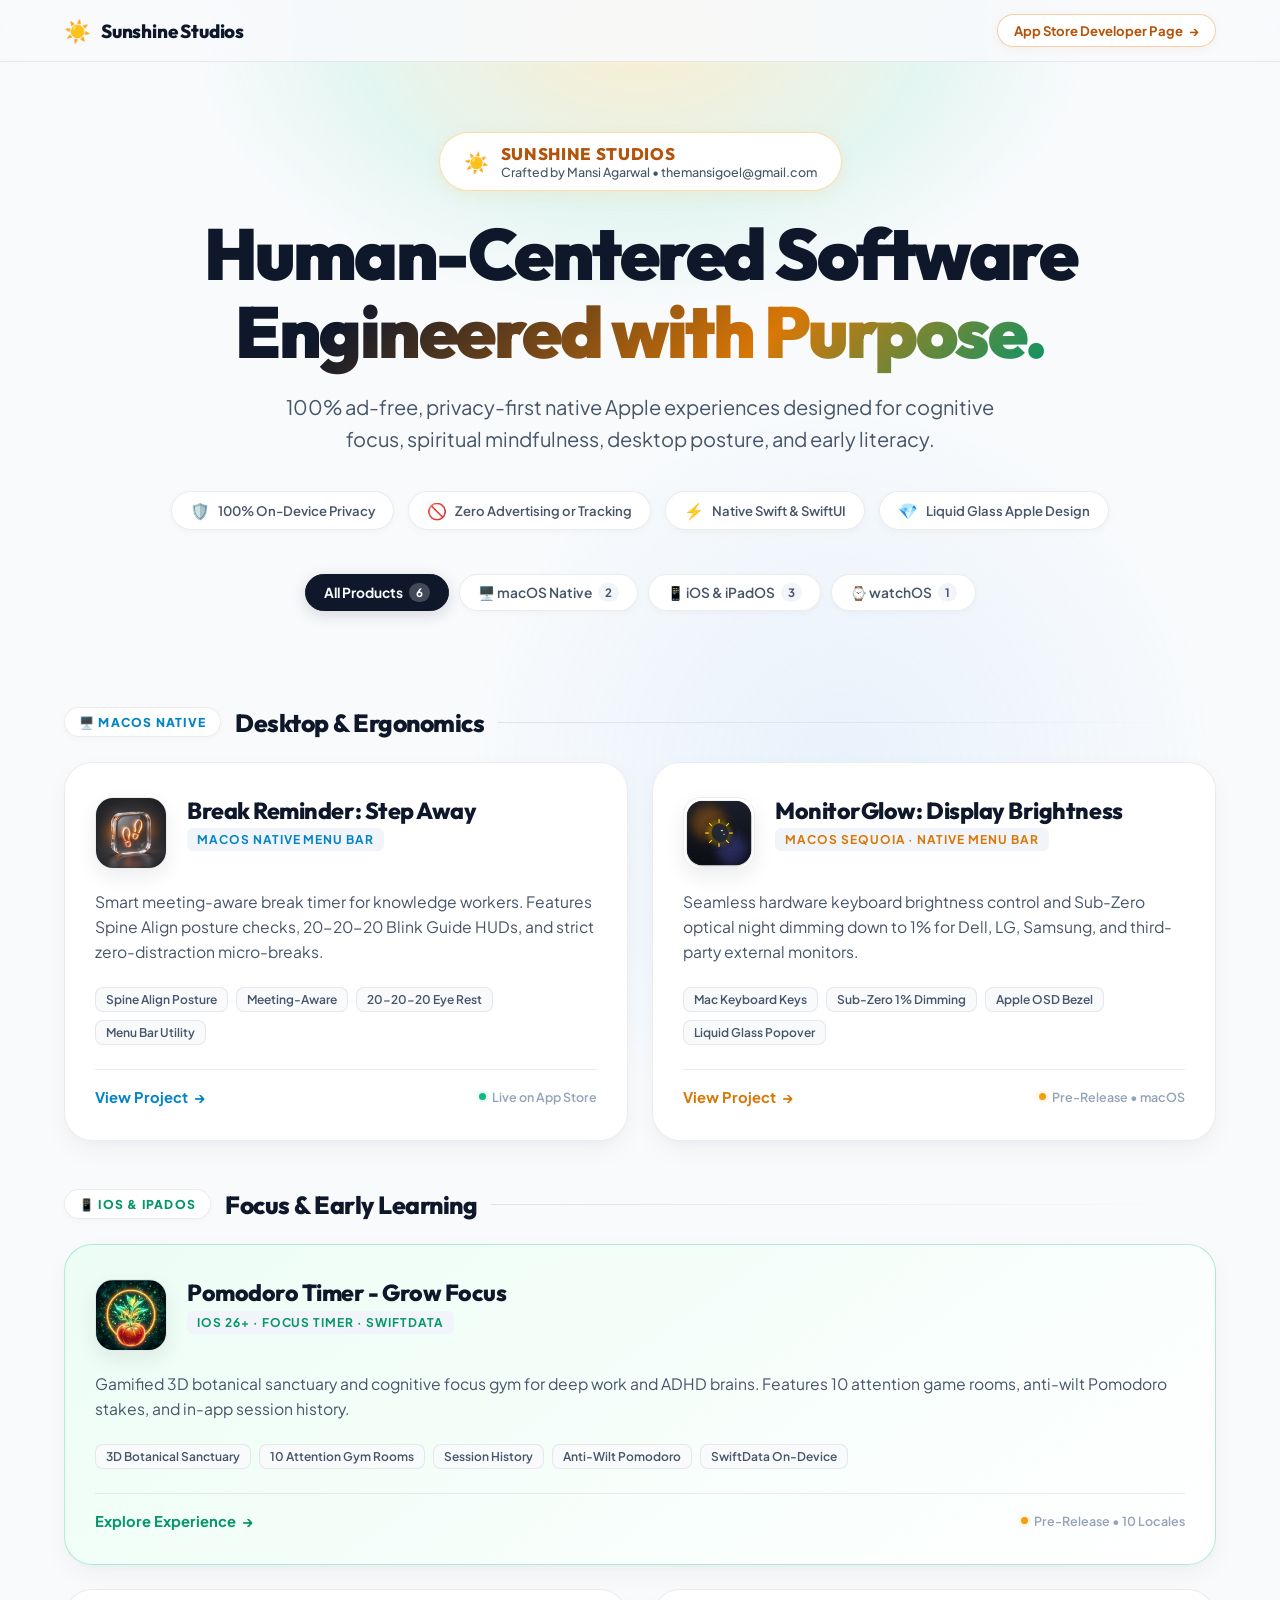
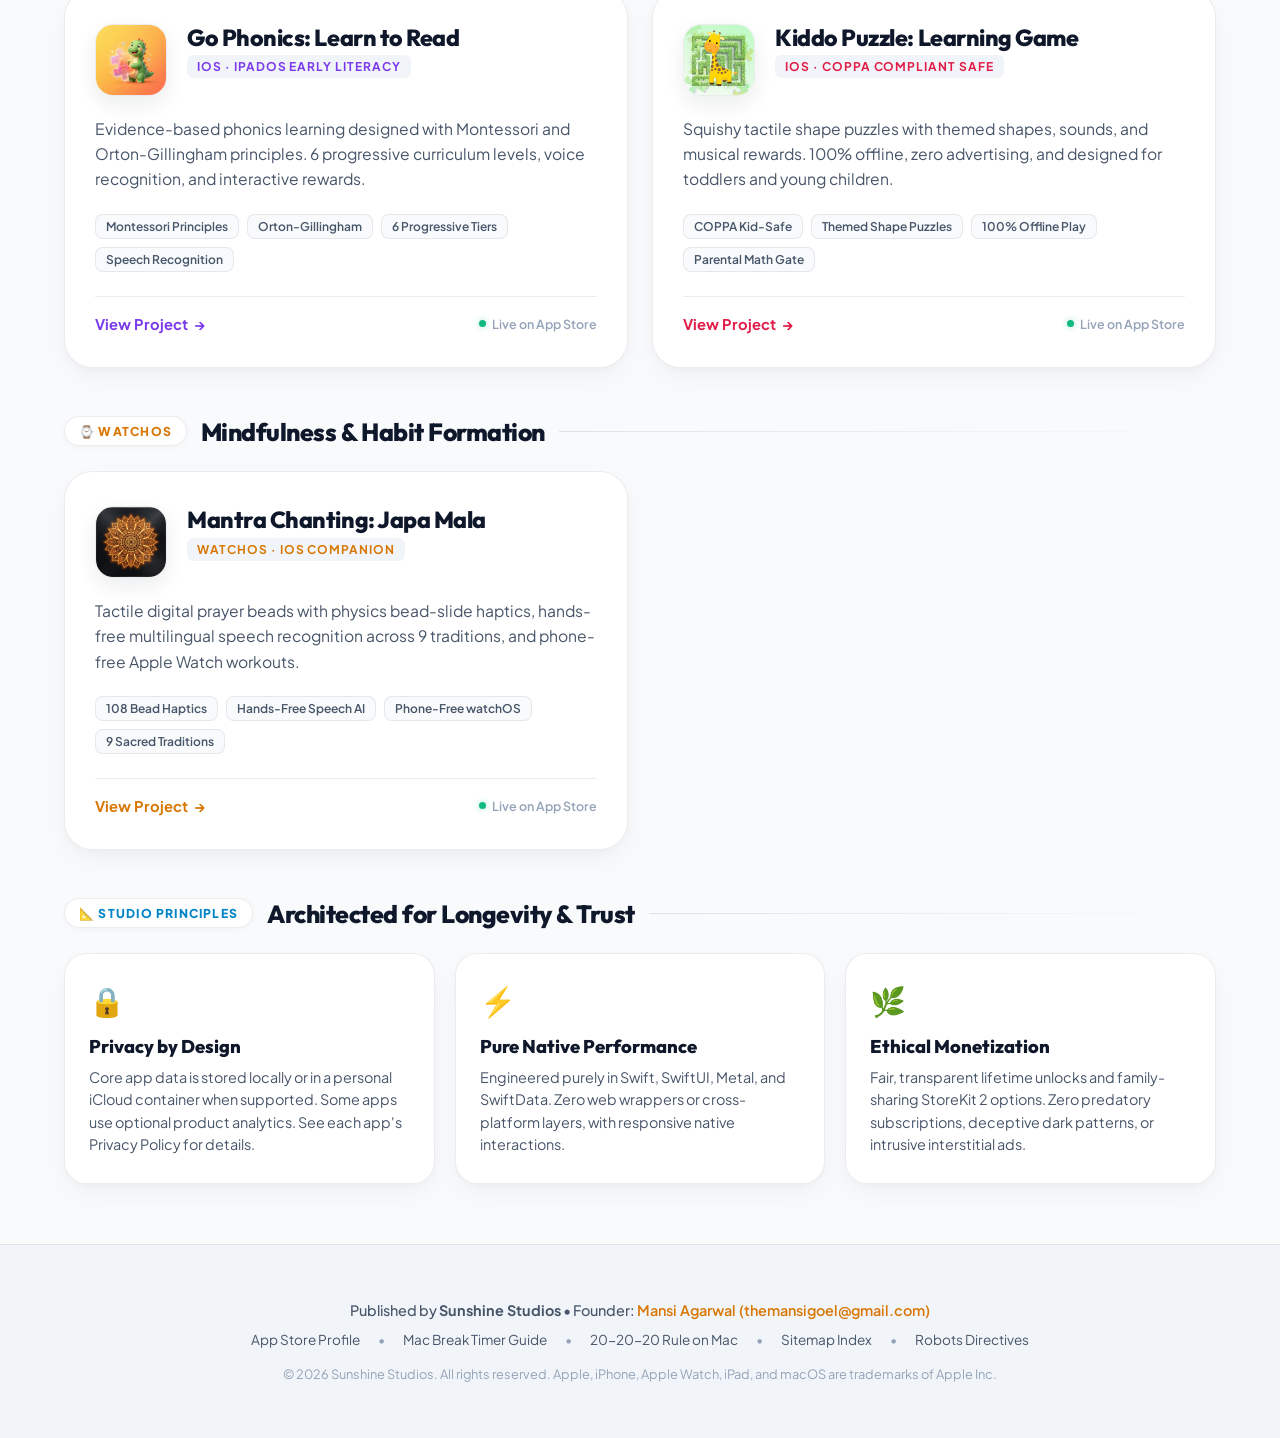
==== commit 6f927e9e: "Update Grow Focus: new pomodoro icon and rename to Pomodoro Timer - Grow Focus" ====
--- a/index.html
+++ b/index.html
@@ -846,9 +846,9 @@
                 <a class="app-card card-featured" href="https://themansigoel.github.io/grow-focus-web/">
                     <div>
                         <div class="card-top">
-                            <img src="assets/growfocus_icon.png" alt="Focus Timer: GrowFocus App Icon" class="app-icon" />
+                            <img src="assets/growfocus_icon.png" alt="Pomodoro Timer - Grow Focus App Icon" class="app-icon" />
                             <div class="app-heading-group">
-                                <h2 class="app-meta-title">Focus Timer: GrowFocus</h2>
+                                <h2 class="app-meta-title">Pomodoro Timer - Grow Focus</h2>
                                 <span class="app-platform-badge accent-green">iOS 26+ · Focus Timer · SwiftData</span>
                             </div>
                         </div>
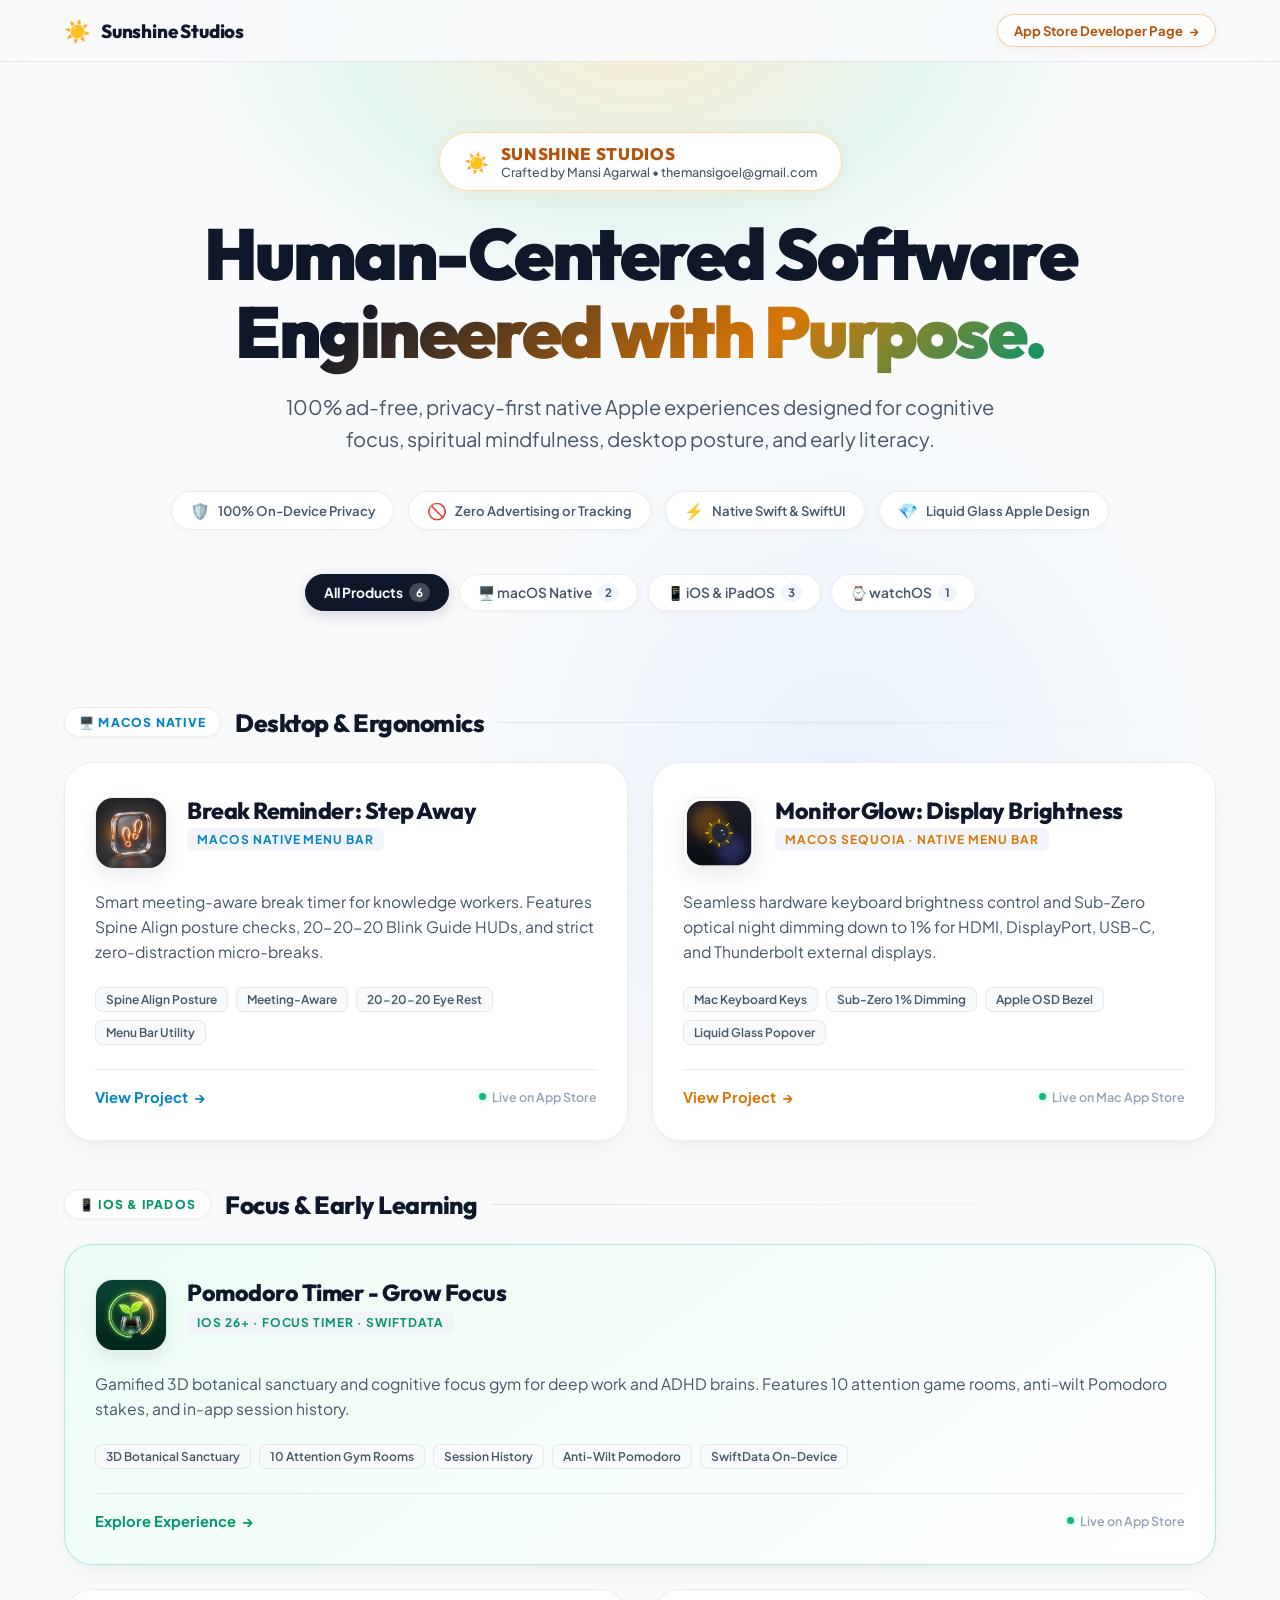
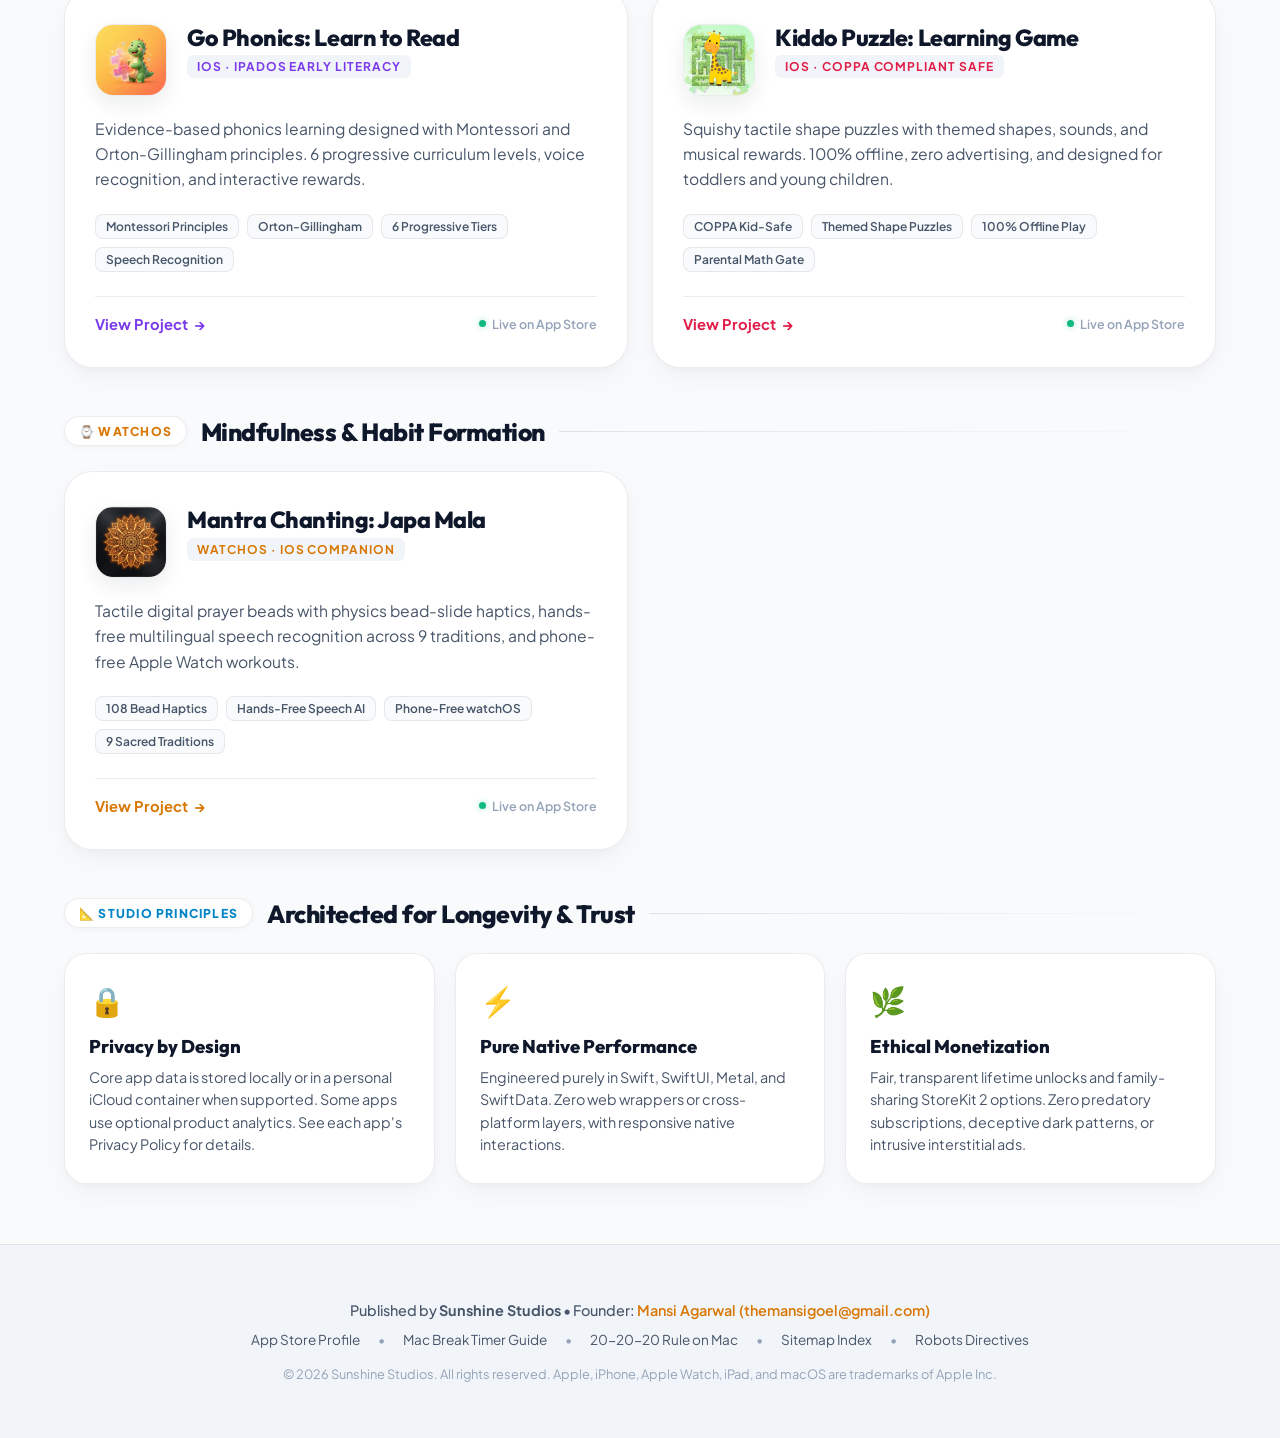
==== commit ce4f3d34: "feat: update MonitorGlow and GrowFocus status to Live on App Store" ====
--- a/index.html
+++ b/index.html
@@ -814,7 +814,7 @@
                             </div>
                         </div>
                         <p class="card-desc">
-                            Seamless hardware keyboard brightness control and Sub-Zero optical night dimming down to 1% for Dell, LG, Samsung, and third-party external monitors.
+                            Seamless hardware keyboard brightness control and Sub-Zero optical night dimming down to 1% for HDMI, DisplayPort, USB-C, and Thunderbolt external displays.
                         </p>
                         <div class="feature-tag-list">
                             <span class="feature-tag">Mac Keyboard Keys</span>
@@ -826,8 +826,8 @@
                     <div class="card-footer">
                         <span class="view-label accent-gold">View Project <span>&rarr;</span></span>
                         <div class="status-indicator">
-                            <span class="status-dot pre-release"></span>
-                            <span>Pre-Release &bull; macOS</span>
+                            <span class="status-dot"></span>
+                            <span>Live on Mac App Store</span>
                         </div>
                     </div>
                 </a>
@@ -866,8 +866,8 @@
                     <div class="card-footer">
                         <span class="view-label accent-green">Explore Experience <span>&rarr;</span></span>
                         <div class="status-indicator">
-                            <span class="status-dot pre-release"></span>
-                            <span>Pre-Release &bull; 10 Locales</span>
+                            <span class="status-dot"></span>
+                            <span>Live on App Store</span>
                         </div>
                     </div>
                 </a>
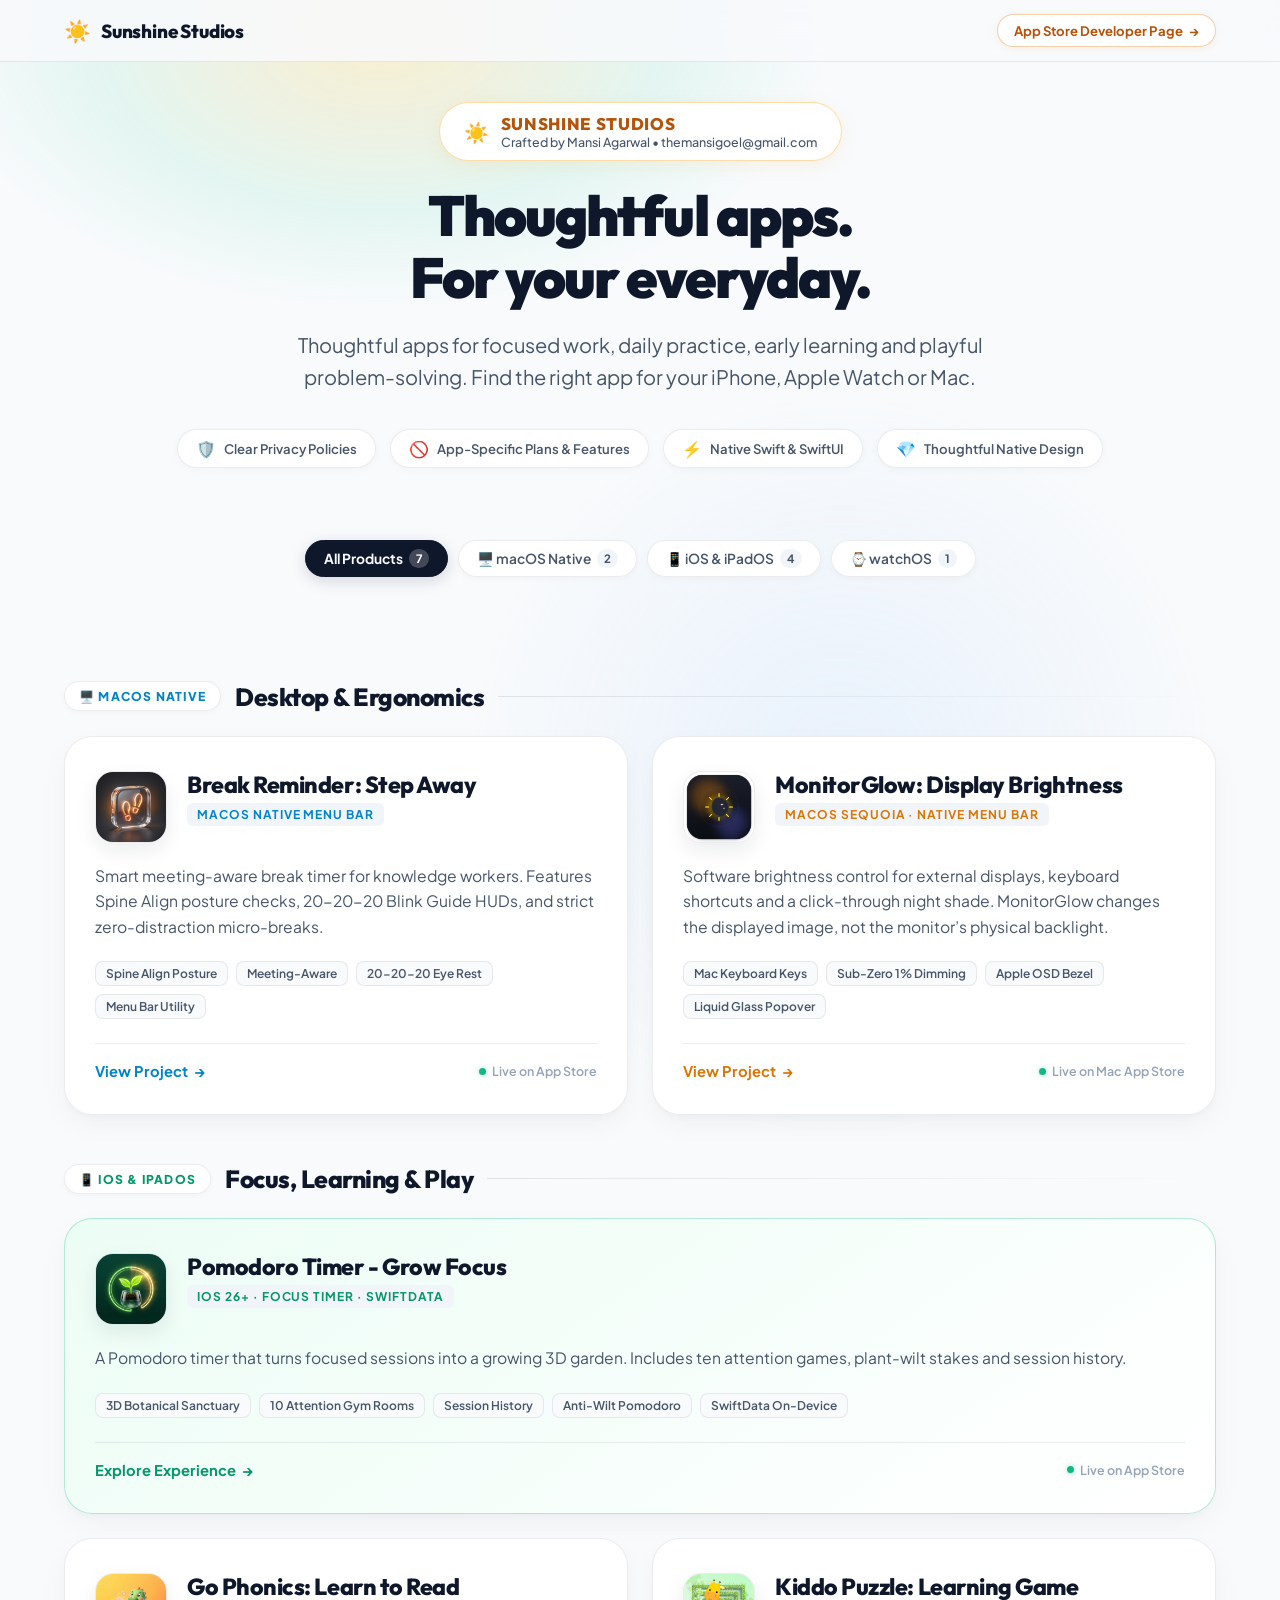
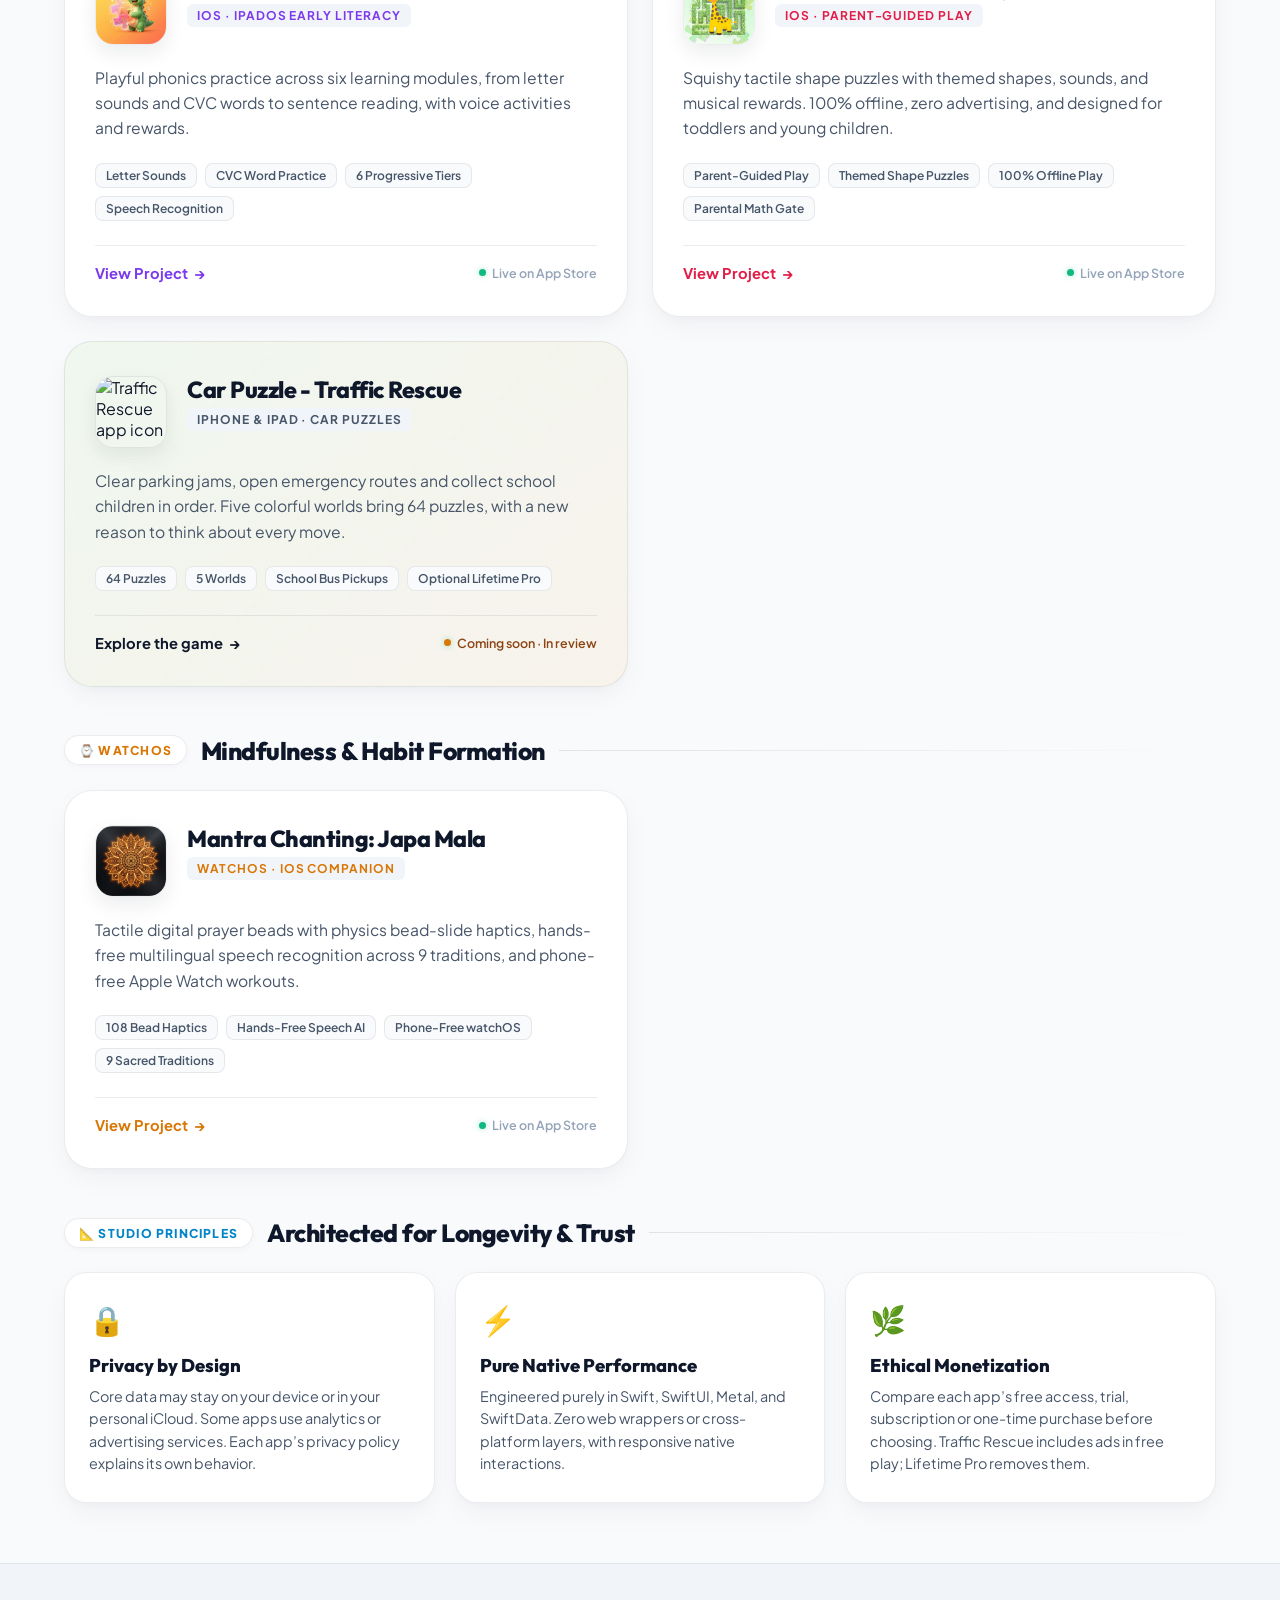
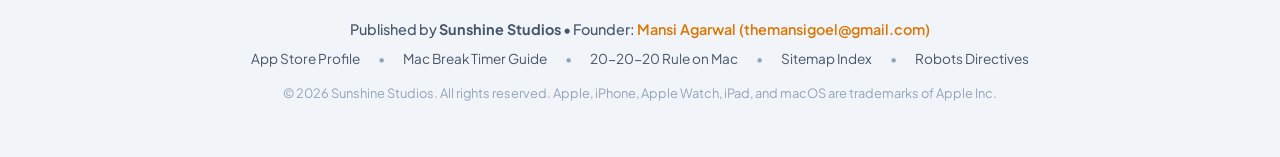
==== commit a3218e8c: "Improve app website clarity, accessibility and search discovery" ====
--- a/index.html
+++ b/index.html
@@ -1,58 +1,51 @@
 <!DOCTYPE html>
+
 <html lang="en">
 <head>
-    <meta charset="UTF-8">
-    <meta name="viewport" content="width=device-width, initial-scale=1.0">
-    <meta name="author" content="themansigoel@gmail.com">
-    <title>Sunshine Studios — Crafted Native Apple Experiences</title>
-    <meta name="description" content="Sunshine Studios by Mansi Agarwal creates human-centered, privacy-first native iOS, watchOS, and macOS apps for cognitive focus, mindfulness, desktop ergonomics, and early learning.">
-    <meta name="robots" content="index, follow">
-    <link rel="canonical" href="https://themansigoel.github.io/">
-
-    <!-- OpenGraph & Social Cards -->
-    <meta property="og:type" content="website">
-    <meta property="og:url" content="https://themansigoel.github.io/">
-    <meta property="og:title" content="Sunshine Studios — Crafted Native Apple Experiences">
-    <meta property="og:description" content="100% ad-free, privacy-first native Apple apps crafted with Swift, SwiftUI, and Apple Design Award standards.">
-    <meta property="og:image" content="https://themansigoel.github.io/assets/growfocus_icon.png">
-    <meta name="twitter:card" content="summary_large_image">
-    <meta name="twitter:title" content="Sunshine Studios — Crafted Native Apple Experiences">
-    <meta name="twitter:description" content="Human-centered native iOS, watchOS, and macOS apps built with purpose and privacy.">
-    <meta name="twitter:image" content="https://themansigoel.github.io/assets/growfocus_icon.png">
-
-    <!-- Google Site Verification -->
-    <meta name="google-site-verification" content="dedd1f72bfd08c30">
-
-    <!-- Pinterest Site Verification -->
-    <meta name="p:domain_verify" content="b6d16b6ae4ff59e33f4691bc04bf511b">
-
-    <!-- Fonts -->
-    <link rel="preconnect" href="https://fonts.googleapis.com">
-    <link rel="preconnect" href="https://fonts.gstatic.com" crossorigin>
-    <link href="https://fonts.googleapis.com/css2?family=Plus+Jakarta+Sans:wght@300;400;500;600;700;800&family=Outfit:wght@600;700;800;900&display=swap" rel="stylesheet">
-
-    <!-- JSON-LD Structured Data -->
-    <script type="application/ld+json">
-    {
-      "@context": "https://schema.org",
-      "@type": "Organization",
-      "name": "Sunshine Studios",
-      "url": "https://themansigoel.github.io/",
-      "logo": "https://themansigoel.github.io/assets/growfocus_icon.png",
-      "email": "themansigoel@gmail.com",
-      "founder": {
-        "@type": "Person",
-        "name": "Mansi Agarwal",
-        "email": "themansigoel@gmail.com"
-      },
-      "description": "Sunshine Studios creates human-centered, privacy-first native applications for the Apple ecosystem.",
-      "sameAs": [
-        "https://apps.apple.com/developer/mansi-agarwal/id1797279797"
-      ]
-    }
-    </script>
-
-    <style>
+<meta charset="utf-8"/>
+<meta content="width=device-width, initial-scale=1.0" name="viewport"/>
+<meta content="themansigoel@gmail.com" name="author"/>
+<title>Sunshine Studios - Apps for Focus, Learning, Mindfulness &amp; Play</title>
+<meta content="Explore Sunshine Studios apps for Mac, iPhone and Apple Watch: Step Away, MonitorGlow, GrowFocus, Go Phonics, Kiddo Puzzle, Mantra Chanting and Traffic Rescue." name="description"/>
+<meta content="index, follow" name="robots"/>
+<link href="https://themansigoel.github.io/" rel="canonical"/>
+<!-- OpenGraph & Social Cards -->
+<meta content="website" property="og:type"/>
+<meta content="https://themansigoel.github.io/" property="og:url"/>
+<meta content="Sunshine Studios - Apps for Focus, Learning, Mindfulness &amp; Play" property="og:title"/>
+<meta content="Find apps for focused work, screen breaks, early reading, mindfulness and car puzzles. Explore features, platforms and honest access details." property="og:description"/>
+<meta content="https://themansigoel.github.io/assets/growfocus_icon.png" property="og:image"/>
+<meta content="summary_large_image" name="twitter:card"/>
+<meta content="Sunshine Studios - Apps for Focus, Learning, Mindfulness &amp; Play" name="twitter:title"/>
+<meta content="Human-centered native iOS, watchOS, and macOS apps built with purpose and privacy." name="twitter:description"/>
+<meta content="https://themansigoel.github.io/assets/growfocus_icon.png" name="twitter:image"/>
+<!-- Google Site Verification -->
+<meta content="dedd1f72bfd08c30" name="google-site-verification"/>
+<!-- Pinterest Site Verification -->
+<meta content="b6d16b6ae4ff59e33f4691bc04bf511b" name="p:domain_verify"/>
+<!-- Fonts -->
+<link href="https://fonts.googleapis.com" rel="preconnect"/>
+<link crossorigin="" href="https://fonts.gstatic.com" rel="preconnect"/>
+<link href="https://fonts.googleapis.com/css2?family=Plus+Jakarta+Sans:wght@300;400;500;600;700;800&amp;family=Outfit:wght@600;700;800;900&amp;display=swap" rel="stylesheet"/>
+<!-- JSON-LD Structured Data -->
+<script type="application/ld+json">{
+  "@context": "https://schema.org",
+  "@type": "Organization",
+  "name": "Sunshine Studios",
+  "url": "https://themansigoel.github.io/",
+  "logo": "https://themansigoel.github.io/assets/growfocus_icon.png",
+  "email": "themansigoel@gmail.com",
+  "founder": {
+    "@type": "Person",
+    "name": "Mansi Agarwal",
+    "email": "themansigoel@gmail.com"
+  },
+  "description": "Sunshine Studios creates human-centered, privacy-first native applications for the Apple ecosystem.",
+  "sameAs": [
+    "https://apps.apple.com/developer/mansi-agarwal/id1797279797"
+  ]
+}</script>
+<style>
         :root {
             --bg-base: #F8FAFC;
             --bg-surface: #F1F5F9;
@@ -687,342 +680,379 @@
             .hero { padding: 50px 0 30px 0; }
         }
     </style>
-</head>
-<body>
-    <div class="ambient-glow-sun"></div>
-    <div class="ambient-glow-side"></div>
-
-    <!-- Sticky Floating Navigation Header -->
-    <header class="top-navbar">
-        <div class="navbar-content">
-            <a href="https://themansigoel.github.io/" class="nav-brand">
-                <span class="nav-logo-icon">☀️</span>
-                <span class="nav-brand-title">Sunshine Studios</span>
-            </a>
-            <div class="nav-actions">
-                <a href="https://apps.apple.com/developer/mansi-agarwal/id1797279797" target="_blank" rel="noopener noreferrer" class="developer-badge-link">
-                    <span>App Store Developer Page</span> &rarr;
+<script type="application/ld+json">{
+  "@context": "https://schema.org",
+  "@type": "CollectionPage",
+  "@id": "https://themansigoel.github.io/#apps",
+  "url": "https://themansigoel.github.io/",
+  "name": "Sunshine Studios apps",
+  "mainEntity": {
+    "@type": "ItemList",
+    "itemListElement": [
+      {
+        "@type": "ListItem",
+        "position": 1,
+        "name": "Break Reminder: Step Away",
+        "url": "https://themansigoel.github.io/stepaway/"
+      },
+      {
+        "@type": "ListItem",
+        "position": 2,
+        "name": "MonitorGlow: Display Brightness",
+        "url": "https://themansigoel.github.io/monitorglow-web/"
+      },
+      {
+        "@type": "ListItem",
+        "position": 3,
+        "name": "Pomodoro Timer - Grow Focus",
+        "url": "https://themansigoel.github.io/grow-focus-web/"
+      },
+      {
+        "@type": "ListItem",
+        "position": 4,
+        "name": "Go Phonics: Learn to Read",
+        "url": "https://themansigoel.github.io/go-phonics/"
+      },
+      {
+        "@type": "ListItem",
+        "position": 5,
+        "name": "Kiddo Puzzle: Learning Game",
+        "url": "https://themansigoel.github.io/kiddo-puzzle/"
+      },
+      {
+        "@type": "ListItem",
+        "position": 6,
+        "name": "Car Puzzle - Traffic Rescue",
+        "url": "https://themansigoel.github.io/traffic-rescue-web/"
+      },
+      {
+        "@type": "ListItem",
+        "position": 7,
+        "name": "Mantra Chanting: Japa Mala",
+        "url": "https://themansigoel.github.io/mantra-chanting-web/"
+      }
+    ]
+  }
+}</script><link href="site-polish.css" rel="stylesheet"/></head>
+<body><a class="studio-skip" href="#main-content">Skip to content</a>
+<div class="ambient-glow-sun"></div>
+<div class="ambient-glow-side"></div>
+<!-- Sticky Floating Navigation Header -->
+<header class="top-navbar">
+<div class="navbar-content">
+<a class="nav-brand" href="https://themansigoel.github.io/">
+<span class="nav-logo-icon">☀️</span>
+<span class="nav-brand-title">Sunshine Studios</span>
+</a>
+<div class="nav-actions">
+<a class="developer-badge-link" href="https://apps.apple.com/developer/mansi-agarwal/id1797279797" rel="noopener noreferrer" target="_blank">
+<span>App Store Developer Page</span> →
                 </a>
-            </div>
-        </div>
-    </header>
-
-    <main class="container">
-        <!-- Hero Section with Sunshine Studios Emblem -->
-        <section class="hero">
-            <div class="brand-header-badge">
-                <span class="sun-emblem">☀️</span>
-                <div class="brand-text-wrapper">
-                    <span class="brand-title">Sunshine Studios</span>
-                    <span class="brand-author">Crafted by Mansi Agarwal &bull; <a href="mailto:themansigoel@gmail.com" style="color: inherit; text-decoration: none;">themansigoel@gmail.com</a></span>
-                </div>
-            </div>
-            <h1 class="hero-title">
-                Human-Centered Software <br />
-                <span class="gradient-text-sun">Engineered with Purpose.</span>
-            </h1>
-            <p class="hero-subtitle">
-                100% ad-free, privacy-first native Apple experiences designed for cognitive focus, spiritual mindfulness, desktop posture, and early literacy.
+</div>
+</div>
+</header>
+<main class="container" id="main-content">
+<!-- Hero Section with Sunshine Studios Emblem -->
+<section class="hero">
+<div class="brand-header-badge">
+<span class="sun-emblem">☀️</span>
+<div class="brand-text-wrapper">
+<span class="brand-title">Sunshine Studios</span>
+<span class="brand-author">Crafted by Mansi Agarwal • <a href="mailto:themansigoel@gmail.com" style="color: inherit; text-decoration: none;">themansigoel@gmail.com</a></span>
+</div>
+</div>
+<h1 class="hero-title">Thoughtful apps.<br/>For your everyday.</h1>
+<p class="hero-subtitle">
+                Thoughtful apps for focused work, daily practice, early learning and playful problem-solving. Find the right app for your iPhone, Apple Watch or Mac.
             </p>
-
-            <!-- Value Pillars Ribbon -->
-            <div class="value-ribbon">
-                <div class="ribbon-pill">
-                    <span class="icon">🛡️</span>
-                    <span>100% On-Device Privacy</span>
-                </div>
-                <div class="ribbon-pill">
-                    <span class="icon">🚫</span>
-                    <span>Zero Advertising or Tracking</span>
-                </div>
-                <div class="ribbon-pill">
-                    <span class="icon">⚡</span>
-                    <span>Native Swift & SwiftUI</span>
-                </div>
-                <div class="ribbon-pill">
-                    <span class="icon">💎</span>
-                    <span>Liquid Glass Apple Design</span>
-                </div>
-            </div>
-
-            <!-- Platform Filter Pills -->
-            <div class="filter-container">
-                <button class="filter-btn active" data-filter="all">
-                    <span>All Products</span>
-                    <span class="filter-count">6</span>
-                </button>
-                <button class="filter-btn" data-filter="macos">
-                    <span>🖥️ macOS Native</span>
-                    <span class="filter-count">2</span>
-                </button>
-                <button class="filter-btn" data-filter="ios">
-                    <span>📱 iOS & iPadOS</span>
-                    <span class="filter-count">3</span>
-                </button>
-                <button class="filter-btn" data-filter="watch">
-                    <span>⌚ watchOS</span>
-                    <span class="filter-count">1</span>
-                </button>
-            </div>
-        </section>
-
-        <!-- 1. macOS Category -->
-        <div class="category-block" data-category="macos">
-            <div class="category-header">
-                <span class="category-badge accent-blue">🖥️ macOS Native</span>
-                <h2 class="category-title">Desktop & Ergonomics</h2>
-                <div class="category-divider"></div>
-            </div>
-            <section class="portfolio-grid">
-                <!-- Break Reminder: Step Away -->
-                <a class="app-card card-half" href="https://themansigoel.github.io/stepaway/">
-                    <div>
-                        <div class="card-top">
-                            <img src="assets/stepaway_icon.png" alt="Break Reminder: Step Away Icon" class="app-icon" />
-                            <div class="app-heading-group">
-                                <h2 class="app-meta-title">Break Reminder: Step Away</h2>
-                                <span class="app-platform-badge accent-blue">macOS Native Menu Bar</span>
-                            </div>
-                        </div>
-                        <p class="card-desc">
+<!-- Value Pillars Ribbon -->
+<div class="value-ribbon">
+<div class="ribbon-pill">
+<span class="icon">🛡️</span>
+<span>Clear Privacy Policies</span>
+</div>
+<div class="ribbon-pill">
+<span class="icon">🚫</span>
+<span>App-Specific Plans &amp; Features</span>
+</div>
+<div class="ribbon-pill">
+<span class="icon">⚡</span>
+<span>Native Swift &amp; SwiftUI</span>
+</div>
+<div class="ribbon-pill">
+<span class="icon">💎</span>
+<span>Thoughtful Native Design</span>
+</div>
+</div>
+<!-- Platform Filter Pills -->
+<div class="filter-container">
+<button aria-pressed="true" class="filter-btn active" data-filter="all">
+<span>All Products</span>
+<span class="filter-count">7</span>
+</button>
+<button aria-pressed="false" class="filter-btn" data-filter="macos">
+<span>🖥️ macOS Native</span>
+<span class="filter-count">2</span>
+</button>
+<button aria-pressed="false" class="filter-btn" data-filter="ios">
+<span>📱 iOS &amp; iPadOS</span>
+<span class="filter-count">4</span>
+</button>
+<button aria-pressed="false" class="filter-btn" data-filter="watch">
+<span>⌚ watchOS</span>
+<span class="filter-count">1</span>
+</button>
+</div>
+</section>
+<!-- 1. macOS Category -->
+<div class="category-block" data-category="macos">
+<div class="category-header">
+<span class="category-badge accent-blue">🖥️ macOS Native</span>
+<h2 class="category-title">Desktop &amp; Ergonomics</h2>
+<div class="category-divider"></div>
+</div>
+<section class="portfolio-grid">
+<!-- Break Reminder: Step Away -->
+<a class="app-card card-half" href="https://themansigoel.github.io/stepaway/">
+<div>
+<div class="card-top">
+<img alt="Break Reminder: Step Away Icon" class="app-icon" height="128" src="assets/stepaway_icon.png" width="128"/>
+<div class="app-heading-group">
+<h2 class="app-meta-title">Break Reminder: Step Away</h2>
+<span class="app-platform-badge accent-blue">macOS Native Menu Bar</span>
+</div>
+</div>
+<p class="card-desc">
                             Smart meeting-aware break timer for knowledge workers. Features Spine Align posture checks, 20-20-20 Blink Guide HUDs, and strict zero-distraction micro-breaks.
                         </p>
-                        <div class="feature-tag-list">
-                            <span class="feature-tag">Spine Align Posture</span>
-                            <span class="feature-tag">Meeting-Aware</span>
-                            <span class="feature-tag">20-20-20 Eye Rest</span>
-                            <span class="feature-tag">Menu Bar Utility</span>
-                        </div>
-                    </div>
-                    <div class="card-footer">
-                        <span class="view-label accent-blue">View Project <span>&rarr;</span></span>
-                        <div class="status-indicator">
-                            <span class="status-dot"></span>
-                            <span>Live on App Store</span>
-                        </div>
-                    </div>
-                </a>
-
-                <!-- MonitorGlow: External Monitor Brightness -->
-                <a class="app-card card-half" href="https://themansigoel.github.io/monitorglow-web/">
-                    <div>
-                        <div class="card-top">
-                            <img src="assets/monitorglow_icon.png" alt="MonitorGlow App Icon" class="app-icon" />
-                            <div class="app-heading-group">
-                                <h2 class="app-meta-title">MonitorGlow: Display Brightness</h2>
-                                <span class="app-platform-badge accent-gold">macOS Sequoia · Native Menu Bar</span>
-                            </div>
-                        </div>
-                        <p class="card-desc">
-                            Seamless hardware keyboard brightness control and Sub-Zero optical night dimming down to 1% for HDMI, DisplayPort, USB-C, and Thunderbolt external displays.
+<div class="feature-tag-list">
+<span class="feature-tag">Spine Align Posture</span>
+<span class="feature-tag">Meeting-Aware</span>
+<span class="feature-tag">20-20-20 Eye Rest</span>
+<span class="feature-tag">Menu Bar Utility</span>
+</div>
+</div>
+<div class="card-footer">
+<span class="view-label accent-blue">View Project <span>→</span></span>
+<div class="status-indicator">
+<span class="status-dot"></span>
+<span>Live on App Store</span>
+</div>
+</div>
+</a>
+<!-- MonitorGlow: External Monitor Brightness -->
+<a class="app-card card-half" href="https://themansigoel.github.io/monitorglow-web/">
+<div>
+<div class="card-top">
+<img alt="MonitorGlow App Icon" class="app-icon" height="1024" src="assets/monitorglow_icon.png" width="1024"/>
+<div class="app-heading-group">
+<h2 class="app-meta-title">MonitorGlow: Display Brightness</h2>
+<span class="app-platform-badge accent-gold">macOS Sequoia · Native Menu Bar</span>
+</div>
+</div>
+<p class="card-desc">
+                            Software brightness control for external displays, keyboard shortcuts and a click-through night shade. MonitorGlow changes the displayed image, not the monitor’s physical backlight.
                         </p>
-                        <div class="feature-tag-list">
-                            <span class="feature-tag">Mac Keyboard Keys</span>
-                            <span class="feature-tag">Sub-Zero 1% Dimming</span>
-                            <span class="feature-tag">Apple OSD Bezel</span>
-                            <span class="feature-tag">Liquid Glass Popover</span>
-                        </div>
-                    </div>
-                    <div class="card-footer">
-                        <span class="view-label accent-gold">View Project <span>&rarr;</span></span>
-                        <div class="status-indicator">
-                            <span class="status-dot"></span>
-                            <span>Live on Mac App Store</span>
-                        </div>
-                    </div>
-                </a>
-            </section>
-        </div>
-
-        <!-- 2. iOS & iPadOS Category -->
-        <div class="category-block" data-category="ios">
-            <div class="category-header">
-                <span class="category-badge accent-green">📱 iOS & iPadOS</span>
-                <h2 class="category-title">Focus & Early Learning</h2>
-                <div class="category-divider"></div>
-            </div>
-            <section class="portfolio-grid">
-                <!-- Featured Flagship: GrowFocus -->
-                <a class="app-card card-featured" href="https://themansigoel.github.io/grow-focus-web/">
-                    <div>
-                        <div class="card-top">
-                            <img src="assets/growfocus_icon.png" alt="Pomodoro Timer - Grow Focus App Icon" class="app-icon" />
-                            <div class="app-heading-group">
-                                <h2 class="app-meta-title">Pomodoro Timer - Grow Focus</h2>
-                                <span class="app-platform-badge accent-green">iOS 26+ · Focus Timer · SwiftData</span>
-                            </div>
-                        </div>
-                        <p class="card-desc">
-                            Gamified 3D botanical sanctuary and cognitive focus gym for deep work and ADHD brains. Features 10 attention game rooms, anti-wilt Pomodoro stakes, and in-app session history.
+<div class="feature-tag-list">
+<span class="feature-tag">Mac Keyboard Keys</span>
+<span class="feature-tag">Sub-Zero 1% Dimming</span>
+<span class="feature-tag">Apple OSD Bezel</span>
+<span class="feature-tag">Liquid Glass Popover</span>
+</div>
+</div>
+<div class="card-footer">
+<span class="view-label accent-gold">View Project <span>→</span></span>
+<div class="status-indicator">
+<span class="status-dot"></span>
+<span>Live on Mac App Store</span>
+</div>
+</div>
+</a>
+</section>
+</div>
+<!-- 2. iOS & iPadOS Category -->
+<div class="category-block" data-category="ios">
+<div class="category-header">
+<span class="category-badge accent-green">📱 iOS &amp; iPadOS</span>
+<h2 class="category-title">Focus, Learning &amp; Play</h2>
+<div class="category-divider"></div>
+</div>
+<section class="portfolio-grid">
+<!-- Featured Flagship: GrowFocus -->
+<a class="app-card card-featured" href="https://themansigoel.github.io/grow-focus-web/">
+<div>
+<div class="card-top">
+<img alt="Pomodoro Timer - Grow Focus App Icon" class="app-icon" height="1024" src="assets/growfocus_icon.png" width="1024"/>
+<div class="app-heading-group">
+<h2 class="app-meta-title">Pomodoro Timer - Grow Focus</h2>
+<span class="app-platform-badge accent-green">iOS 26+ · Focus Timer · SwiftData</span>
+</div>
+</div>
+<p class="card-desc">
+                            A Pomodoro timer that turns focused sessions into a growing 3D garden. Includes ten attention games, plant-wilt stakes and session history.
                         </p>
-                        <div class="feature-tag-list">
-                            <span class="feature-tag">3D Botanical Sanctuary</span>
-                            <span class="feature-tag">10 Attention Gym Rooms</span>
-                            <span class="feature-tag">Session History</span>
-                            <span class="feature-tag">Anti-Wilt Pomodoro</span>
-                            <span class="feature-tag">SwiftData On-Device</span>
-                        </div>
-                    </div>
-                    <div class="card-footer">
-                        <span class="view-label accent-green">Explore Experience <span>&rarr;</span></span>
-                        <div class="status-indicator">
-                            <span class="status-dot"></span>
-                            <span>Live on App Store</span>
-                        </div>
-                    </div>
-                </a>
-
-                <!-- Go Phonics: Kids Learn to Read -->
-                <a class="app-card card-half" href="https://themansigoel.github.io/go-phonics/">
-                    <div>
-                        <div class="card-top">
-                            <img src="assets/gophonics_icon.png" alt="Go Phonics App Icon" class="app-icon" />
-                            <div class="app-heading-group">
-                                <h2 class="app-meta-title">Go Phonics: Learn to Read</h2>
-                                <span class="app-platform-badge accent-purple">iOS · iPadOS Early Literacy</span>
-                            </div>
-                        </div>
-                        <p class="card-desc">
-                            Evidence-based phonics learning designed with Montessori and Orton-Gillingham principles. 6 progressive curriculum levels, voice recognition, and interactive rewards.
+<div class="feature-tag-list">
+<span class="feature-tag">3D Botanical Sanctuary</span>
+<span class="feature-tag">10 Attention Gym Rooms</span>
+<span class="feature-tag">Session History</span>
+<span class="feature-tag">Anti-Wilt Pomodoro</span>
+<span class="feature-tag">SwiftData On-Device</span>
+</div>
+</div>
+<div class="card-footer">
+<span class="view-label accent-green">Explore Experience <span>→</span></span>
+<div class="status-indicator">
+<span class="status-dot"></span>
+<span>Live on App Store</span>
+</div>
+</div>
+</a>
+<!-- Go Phonics: Kids Learn to Read -->
+<a class="app-card card-half" href="https://themansigoel.github.io/go-phonics/">
+<div>
+<div class="card-top">
+<img alt="Go Phonics App Icon" class="app-icon" decoding="async" height="1024" loading="lazy" src="assets/gophonics_icon.png" width="1024"/>
+<div class="app-heading-group">
+<h2 class="app-meta-title">Go Phonics: Learn to Read</h2>
+<span class="app-platform-badge accent-purple">iOS · iPadOS Early Literacy</span>
+</div>
+</div>
+<p class="card-desc">
+                            Playful phonics practice across six learning modules, from letter sounds and CVC words to sentence reading, with voice activities and rewards.
                         </p>
-                        <div class="feature-tag-list">
-                            <span class="feature-tag">Montessori Principles</span>
-                            <span class="feature-tag">Orton-Gillingham</span>
-                            <span class="feature-tag">6 Progressive Tiers</span>
-                            <span class="feature-tag">Speech Recognition</span>
-                        </div>
-                    </div>
-                    <div class="card-footer">
-                        <span class="view-label accent-purple">View Project <span>&rarr;</span></span>
-                        <div class="status-indicator">
-                            <span class="status-dot"></span>
-                            <span>Live on App Store</span>
-                        </div>
-                    </div>
-                </a>
-
-                <!-- Kiddo Puzzle: Learning Game -->
-                <a class="app-card card-half" href="https://themansigoel.github.io/kiddo-puzzle/">
-                    <div>
-                        <div class="card-top">
-                            <img src="assets/kiddopuzzle_icon.png" alt="Kiddo Puzzle App Icon" class="app-icon" />
-                            <div class="app-heading-group">
-                                <h2 class="app-meta-title">Kiddo Puzzle: Learning Game</h2>
-                                <span class="app-platform-badge accent-rose">iOS · COPPA Compliant Safe</span>
-                            </div>
-                        </div>
-                        <p class="card-desc">
+<div class="feature-tag-list">
+<span class="feature-tag">Letter Sounds</span>
+<span class="feature-tag">CVC Word Practice</span>
+<span class="feature-tag">6 Progressive Tiers</span>
+<span class="feature-tag">Speech Recognition</span>
+</div>
+</div>
+<div class="card-footer">
+<span class="view-label accent-purple">View Project <span>→</span></span>
+<div class="status-indicator">
+<span class="status-dot"></span>
+<span>Live on App Store</span>
+</div>
+</div>
+</a>
+<!-- Kiddo Puzzle: Learning Game -->
+<a class="app-card card-half" href="https://themansigoel.github.io/kiddo-puzzle/">
+<div>
+<div class="card-top">
+<img alt="Kiddo Puzzle App Icon" class="app-icon" decoding="async" height="140" loading="lazy" src="assets/kiddopuzzle_icon.png" width="140"/>
+<div class="app-heading-group">
+<h2 class="app-meta-title">Kiddo Puzzle: Learning Game</h2>
+<span class="app-platform-badge accent-rose">iOS · Parent-Guided Play</span>
+</div>
+</div>
+<p class="card-desc">
                             Squishy tactile shape puzzles with themed shapes, sounds, and musical rewards. 100% offline, zero advertising, and designed for toddlers and young children.
                         </p>
-                        <div class="feature-tag-list">
-                            <span class="feature-tag">COPPA Kid-Safe</span>
-                            <span class="feature-tag">Themed Shape Puzzles</span>
-                            <span class="feature-tag">100% Offline Play</span>
-                            <span class="feature-tag">Parental Math Gate</span>
-                        </div>
-                    </div>
-                    <div class="card-footer">
-                        <span class="view-label accent-rose">View Project <span>&rarr;</span></span>
-                        <div class="status-indicator">
-                            <span class="status-dot"></span>
-                            <span>Live on App Store</span>
-                        </div>
-                    </div>
-                </a>
-            </section>
-        </div>
-
-        <!-- 3. Apple Watch & Mindfulness Category -->
-        <div class="category-block" data-category="watch">
-            <div class="category-header">
-                <span class="category-badge accent-gold">⌚ watchOS</span>
-                <h2 class="category-title">Mindfulness & Habit Formation</h2>
-                <div class="category-divider"></div>
-            </div>
-            <section class="portfolio-grid">
-                <!-- Mantra Chanting: Japa Mala -->
-                <a class="app-card card-half" href="https://themansigoel.github.io/mantra-chanting-web/">
-                    <div>
-                        <div class="card-top">
-                            <img src="assets/mantra_icon.png" alt="Mantra Chanting App Icon" class="app-icon" />
-                            <div class="app-heading-group">
-                                <h2 class="app-meta-title">Mantra Chanting: Japa Mala</h2>
-                                <span class="app-platform-badge accent-gold">watchOS · iOS Companion</span>
-                            </div>
-                        </div>
-                        <p class="card-desc">
+<div class="feature-tag-list">
+<span class="feature-tag">Parent-Guided Play</span>
+<span class="feature-tag">Themed Shape Puzzles</span>
+<span class="feature-tag">100% Offline Play</span>
+<span class="feature-tag">Parental Math Gate</span>
+</div>
+</div>
+<div class="card-footer">
+<span class="view-label accent-rose">View Project <span>→</span></span>
+<div class="status-indicator">
+<span class="status-dot"></span>
+<span>Live on App Store</span>
+</div>
+</div>
+</a>
+<a class="app-card card-half traffic-rescue-card" href="https://themansigoel.github.io/traffic-rescue-web/"><div><div class="card-top"><img alt="Traffic Rescue app icon" class="app-icon" decoding="async" height="96" loading="lazy" src="https://themansigoel.github.io/traffic-rescue-web/assets/traffic-icon.png" width="96"/><div class="app-heading-group"><h2 class="app-meta-title">Car Puzzle - Traffic Rescue</h2><span class="app-platform-badge accent-amber">iPhone &amp; iPad · Car puzzles</span></div></div><p class="card-desc">Clear parking jams, open emergency routes and collect school children in order. Five colorful worlds bring 64 puzzles, with a new reason to think about every move.</p><div class="feature-tag-list"><span class="feature-tag">64 Puzzles</span><span class="feature-tag">5 Worlds</span><span class="feature-tag">School Bus Pickups</span><span class="feature-tag">Optional Lifetime Pro</span></div></div><div class="card-footer"><span class="view-label accent-amber">Explore the game <span>→</span></span><div class="status-indicator"><span class="status-dot" style="background:#d97706"></span><span>Coming soon · In review</span></div></div></a></section>
+</div>
+<!-- 3. Apple Watch & Mindfulness Category -->
+<div class="category-block" data-category="watch">
+<div class="category-header">
+<span class="category-badge accent-gold">⌚ watchOS</span>
+<h2 class="category-title">Mindfulness &amp; Habit Formation</h2>
+<div class="category-divider"></div>
+</div>
+<section class="portfolio-grid">
+<!-- Mantra Chanting: Japa Mala -->
+<a class="app-card card-half" href="https://themansigoel.github.io/mantra-chanting-web/">
+<div>
+<div class="card-top">
+<img alt="Mantra Chanting App Icon" class="app-icon" decoding="async" height="1024" loading="lazy" src="assets/mantra_icon.png" width="1024"/>
+<div class="app-heading-group">
+<h2 class="app-meta-title">Mantra Chanting: Japa Mala</h2>
+<span class="app-platform-badge accent-gold">watchOS · iOS Companion</span>
+</div>
+</div>
+<p class="card-desc">
                             Tactile digital prayer beads with physics bead-slide haptics, hands-free multilingual speech recognition across 9 traditions, and phone-free Apple Watch workouts.
                         </p>
-                        <div class="feature-tag-list">
-                            <span class="feature-tag">108 Bead Haptics</span>
-                            <span class="feature-tag">Hands-Free Speech AI</span>
-                            <span class="feature-tag">Phone-Free watchOS</span>
-                            <span class="feature-tag">9 Sacred Traditions</span>
-                        </div>
-                    </div>
-                    <div class="card-footer">
-                        <span class="view-label accent-gold">View Project <span>&rarr;</span></span>
-                        <div class="status-indicator">
-                            <span class="status-dot"></span>
-                            <span>Live on App Store</span>
-                        </div>
-                    </div>
-                </a>
-            </section>
-        </div>
-
-        <!-- Design Principles Bento Section -->
-        <section class="principles-section">
-            <div class="category-header">
-                <span class="category-badge accent-blue">📐 Studio Principles</span>
-                <h2 class="category-title">Architected for Longevity & Trust</h2>
-                <div class="category-divider"></div>
-            </div>
-            <div class="principles-grid">
-                <div class="principle-card">
-                    <span class="principle-icon">🔒</span>
-                    <h3 class="principle-title">Privacy by Design</h3>
-                    <p class="principle-desc">Core app data is stored locally or in a personal iCloud container when supported. Some apps use optional product analytics. See each app's Privacy Policy for details.</p>
-                </div>
-                <div class="principle-card">
-                    <span class="principle-icon">⚡</span>
-                    <h3 class="principle-title">Pure Native Performance</h3>
-                    <p class="principle-desc">Engineered purely in Swift, SwiftUI, Metal, and SwiftData. Zero web wrappers or cross-platform layers, with responsive native interactions.</p>
-                </div>
-                <div class="principle-card">
-                    <span class="principle-icon">🌿</span>
-                    <h3 class="principle-title">Ethical Monetization</h3>
-                    <p class="principle-desc">Fair, transparent lifetime unlocks and family-sharing StoreKit 2 options. Zero predatory subscriptions, deceptive dark patterns, or intrusive interstitial ads.</p>
-                </div>
-            </div>
-        </section>
-    </main>
-
-    <footer>
-        <p class="footer-author">Published by <strong>Sunshine Studios</strong> &bull; Founder: <a href="mailto:themansigoel@gmail.com">Mansi Agarwal (themansigoel@gmail.com)</a></p>
-        <div class="footer-links">
-            <a href="https://apps.apple.com/developer/mansi-agarwal/id1797279797" target="_blank" rel="noopener noreferrer">App Store Profile</a>
-            <span>&bull;</span>
-            <a href="https://themansigoel.github.io/stepaway/guides/best-mac-break-timer-apps.html">Mac Break Timer Guide</a>
-            <span>&bull;</span>
-            <a href="https://themansigoel.github.io/stepaway/how-to-automate-20-20-20-rule-mac.html">20-20-20 Rule on Mac</a>
-            <span>&bull;</span>
-            <a href="https://themansigoel.github.io/sitemap.xml">Sitemap Index</a>
-            <span>&bull;</span>
-            <a href="https://themansigoel.github.io/robots.txt">Robots Directives</a>
-        </div>
-        <p style="margin-top: 6px; font-size: 0.8rem; color: var(--text-muted);">&copy; 2026 Sunshine Studios. All rights reserved. Apple, iPhone, Apple Watch, iPad, and macOS are trademarks of Apple Inc.</p>
-    </footer>
-
-    <!-- Interactive Filtering Script (Pure Light Mode) -->
-    <script>
+<div class="feature-tag-list">
+<span class="feature-tag">108 Bead Haptics</span>
+<span class="feature-tag">Hands-Free Speech AI</span>
+<span class="feature-tag">Phone-Free watchOS</span>
+<span class="feature-tag">9 Sacred Traditions</span>
+</div>
+</div>
+<div class="card-footer">
+<span class="view-label accent-gold">View Project <span>→</span></span>
+<div class="status-indicator">
+<span class="status-dot"></span>
+<span>Live on App Store</span>
+</div>
+</div>
+</a>
+</section>
+</div>
+<!-- Design Principles Bento Section -->
+<section class="principles-section">
+<div class="category-header">
+<span class="category-badge accent-blue">📐 Studio Principles</span>
+<h2 class="category-title">Architected for Longevity &amp; Trust</h2>
+<div class="category-divider"></div>
+</div>
+<div class="principles-grid">
+<div class="principle-card">
+<span class="principle-icon">🔒</span>
+<h3 class="principle-title">Privacy by Design</h3>
+<p class="principle-desc">Core data may stay on your device or in your personal iCloud. Some apps use analytics or advertising services. Each app’s privacy policy explains its own behavior.</p>
+</div>
+<div class="principle-card">
+<span class="principle-icon">⚡</span>
+<h3 class="principle-title">Pure Native Performance</h3>
+<p class="principle-desc">Engineered purely in Swift, SwiftUI, Metal, and SwiftData. Zero web wrappers or cross-platform layers, with responsive native interactions.</p>
+</div>
+<div class="principle-card">
+<span class="principle-icon">🌿</span>
+<h3 class="principle-title">Ethical Monetization</h3>
+<p class="principle-desc">Compare each app’s free access, trial, subscription or one-time purchase before choosing. Traffic Rescue includes ads in free play; Lifetime Pro removes them.</p>
+</div>
+</div>
+</section>
+</main>
+<footer>
+<p class="footer-author">Published by <strong>Sunshine Studios</strong> • Founder: <a href="mailto:themansigoel@gmail.com">Mansi Agarwal (themansigoel@gmail.com)</a></p>
+<div class="footer-links">
+<a href="https://apps.apple.com/developer/mansi-agarwal/id1797279797" rel="noopener noreferrer" target="_blank">App Store Profile</a>
+<span>•</span>
+<a href="https://themansigoel.github.io/stepaway/guides/best-mac-break-timer-apps.html">Mac Break Timer Guide</a>
+<span>•</span>
+<a href="https://themansigoel.github.io/stepaway/how-to-automate-20-20-20-rule-mac.html">20-20-20 Rule on Mac</a>
+<span>•</span>
+<a href="https://themansigoel.github.io/sitemap.xml">Sitemap Index</a>
+<span>•</span>
+<a href="https://themansigoel.github.io/robots.txt">Robots Directives</a>
+</div>
+<p style="margin-top: 6px; font-size: 0.8rem; color: var(--text-muted);">© 2026 Sunshine Studios. All rights reserved. Apple, iPhone, Apple Watch, iPad, and macOS are trademarks of Apple Inc.</p>
+</footer>
+<!-- Interactive Filtering Script (Pure Light Mode) -->
+<script>
         const filterButtons = document.querySelectorAll('.filter-btn');
         const categoryBlocks = document.querySelectorAll('.category-block');
 
         filterButtons.forEach(btn => {
             btn.addEventListener('click', () => {
-                filterButtons.forEach(b => b.classList.remove('active'));
-                btn.classList.add('active');
+                filterButtons.forEach(b => { b.classList.remove('active'); b.setAttribute('aria-pressed', 'false'); });
+                btn.classList.add('active'); btn.setAttribute('aria-pressed', 'true');
 
                 const filter = btn.getAttribute('data-filter');
 
--- a/site-polish.css
+++ b/site-polish.css
@@ -0,0 +1,9 @@
+/* Shared accessibility and responsive polish; app palette remains local. */
+:root{--studio-accent:#b45309}html{scroll-padding-top:7rem}img{max-width:100%;height:auto}a,button,summary{touch-action:manipulation}a:focus-visible,button:focus-visible,summary:focus-visible,input:focus-visible,textarea:focus-visible{outline:3px solid var(--studio-accent);outline-offset:4px}button,summary{cursor:pointer}.studio-skip{position:fixed;top:8px;left:8px;z-index:10000;background:#fff;color:#111;padding:12px 18px;border-radius:8px;transform:translateY(-180%)}.studio-skip:focus{transform:none}.studio-app-summary{box-sizing:border-box;max-width:1100px;width:calc(100% - 40px);margin:2rem auto 4rem;padding:clamp(22px,4vw,42px);border:1px solid color-mix(in srgb,var(--studio-accent) 35%,transparent);border-radius:24px;background:color-mix(in srgb,var(--studio-accent) 7%,transparent);text-align:left}.studio-app-summary h2{font-size:clamp(1.5rem,3vw,2.2rem);line-height:1.2;margin:.5rem 0 1rem}.studio-app-summary p{line-height:1.75;max-width:75ch}.studio-eyebrow{color:var(--studio-accent);font-weight:700}.studio-app-summary dl{display:grid;grid-template-columns:1fr 2fr;gap:24px;margin:24px 0}.studio-app-summary dt{font-size:.8rem;letter-spacing:.08em;text-transform:uppercase;font-weight:700;margin-bottom:6px}.studio-app-summary dd{margin:0;line-height:1.65}.studio-summary-links{display:flex;flex-wrap:wrap;gap:14px 26px}.studio-summary-links a{color:inherit;text-underline-offset:5px;text-decoration:underline;font-weight:600}.studio-release{max-width:1000px;margin:2rem auto;padding:24px;line-height:1.8}.studio-release ul{padding-left:22px}.studio-release a{color:var(--studio-accent)}.traffic-rescue-card{background:linear-gradient(140deg,rgba(233,245,229,.6),rgba(249,207,155,.16))}.studio-table-wrap{max-width:100%;overflow-x:auto}table{max-width:100%}@media(max-width:700px){.studio-app-summary dl{grid-template-columns:1fr}.navbar .nav-container{flex-wrap:wrap;gap:12px}.navbar .nav-menu{flex-wrap:wrap;gap:10px 16px;justify-content:center}.navbar{position:relative!important;top:auto!important}.hero-section,.hero{padding-top:clamp(40px,10vw,80px)}.nav-links{flex-wrap:wrap}.studio-release{padding:20px}h1{overflow-wrap:break-word}.brand-link{max-width:100%}}@media(prefers-reduced-motion:reduce){html{scroll-behavior:auto!important}*,*::before,*::after{animation-duration:.01ms!important;animation-iteration-count:1!important;transition-duration:.01ms!important}}
+
+.hero{padding-top:64px!important;padding-bottom:48px!important}.hero-title{font-size:clamp(2.5rem,6vw,5rem)!important}.hero-subtitle{max-width:760px}.filter-container{margin-top:28px!important}.traffic-rescue-card .status-indicator{color:#8b4513}@media(max-width:700px){.filter-container{gap:8px;flex-wrap:wrap}.filter-btn{min-height:44px;padding:10px 14px}.hero{padding:48px 20px 32px!important}.card-desc{font-size:1rem;line-height:1.7}}
+
+.studio-store-link{display:inline-flex!important;align-items:center;justify-content:center;gap:10px;min-height:48px;padding:12px 22px!important;border:1px solid var(--studio-accent)!important;border-radius:14px;background:#fff!important;color:#171922!important;font:700 1rem/1.4 system-ui,sans-serif;text-decoration:none!important}.studio-menu{display:contents}.studio-menu>summary{display:none}.hero [class*="animate"],.hero h1,.hero p,.hero-content,.hero-visual,.hero-badge,.hero-title,.hero-description,.hero-buttons,.hero-stats{opacity:1!important;animation:none!important}.hero-bg-glow{max-width:95vw;pointer-events:none}.ambient-glow-sun,.ambient-glow-moon{max-width:90vw;left:auto!important;right:0!important;pointer-events:none}
+@media(max-width:700px){.studio-menu{display:block;width:100%;margin-top:8px}.studio-menu>summary{display:block;list-style:none;padding:10px 16px;border:1px solid currentColor;border-radius:12px;width:max-content;margin-left:auto;font-weight:700;min-height:44px}.studio-menu>summary::-webkit-details-marker{display:none}.studio-menu[open] .nav-links,.studio-menu[open] .nav-menu{display:flex!important;flex-wrap:wrap;justify-content:flex-start;gap:12px 20px;padding:20px 0;width:100%}.studio-menu:not([open]) .nav-links,.studio-menu:not([open]) .nav-menu{display:none!important}.hero h1,.hero-section h1{font-size:clamp(2rem,8.5vw,2.6rem)!important;line-height:1.12!important}.hero-section{padding-top:48px!important}.studio-menu a{padding:6px 0}.bento-grid,.features-grid{grid-template-columns:minmax(0,1fr)!important}.bento-card,.bento-card.span-2,.feature-card{grid-column:auto!important;min-width:0!important}.hero-bg-glow{left:0!important;right:0!important;transform:none!important}.hero{overflow:clip}.hero-visual{min-width:0}}
+
+.hero-title{font-size:clamp(2.3rem,4.4vw,4rem)!important;line-height:1.1!important}.hero{padding-top:40px!important}.hero-title,.studio-eyebrow{opacity:1!important;animation:none!important}
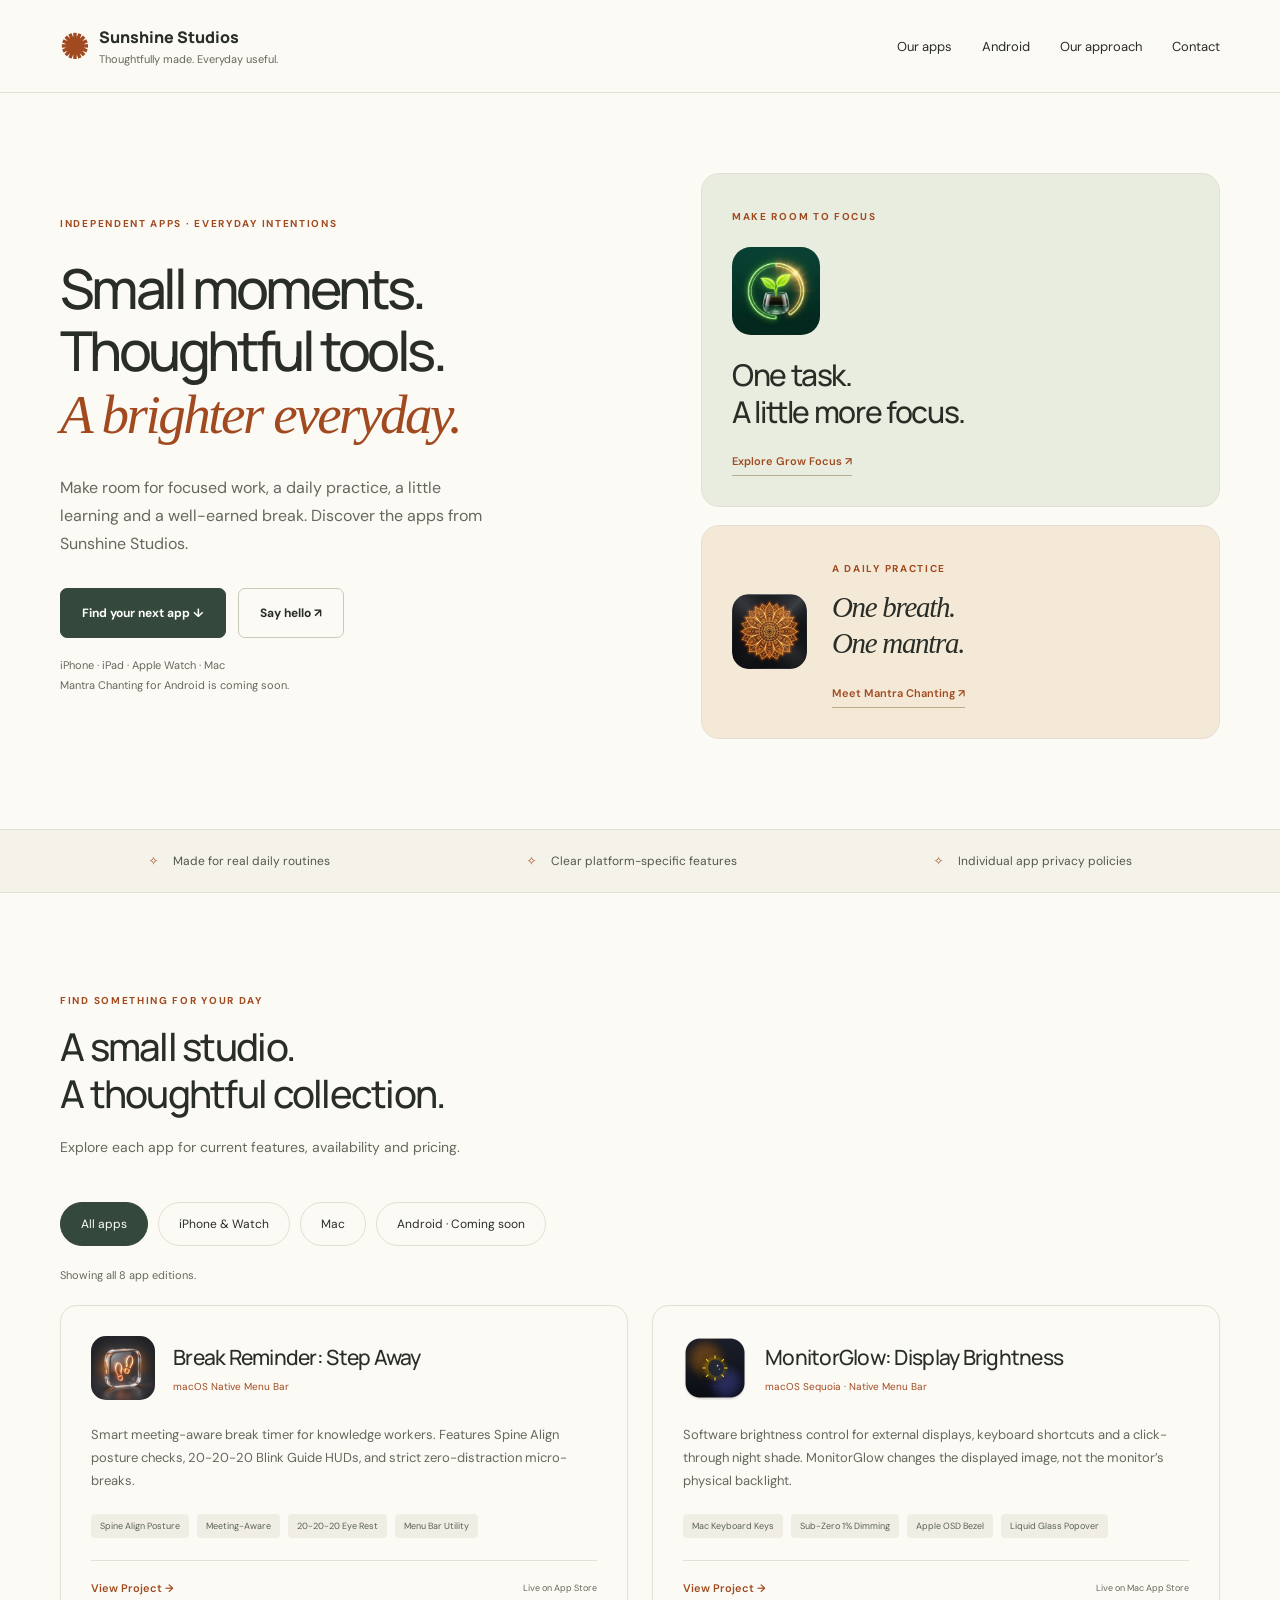
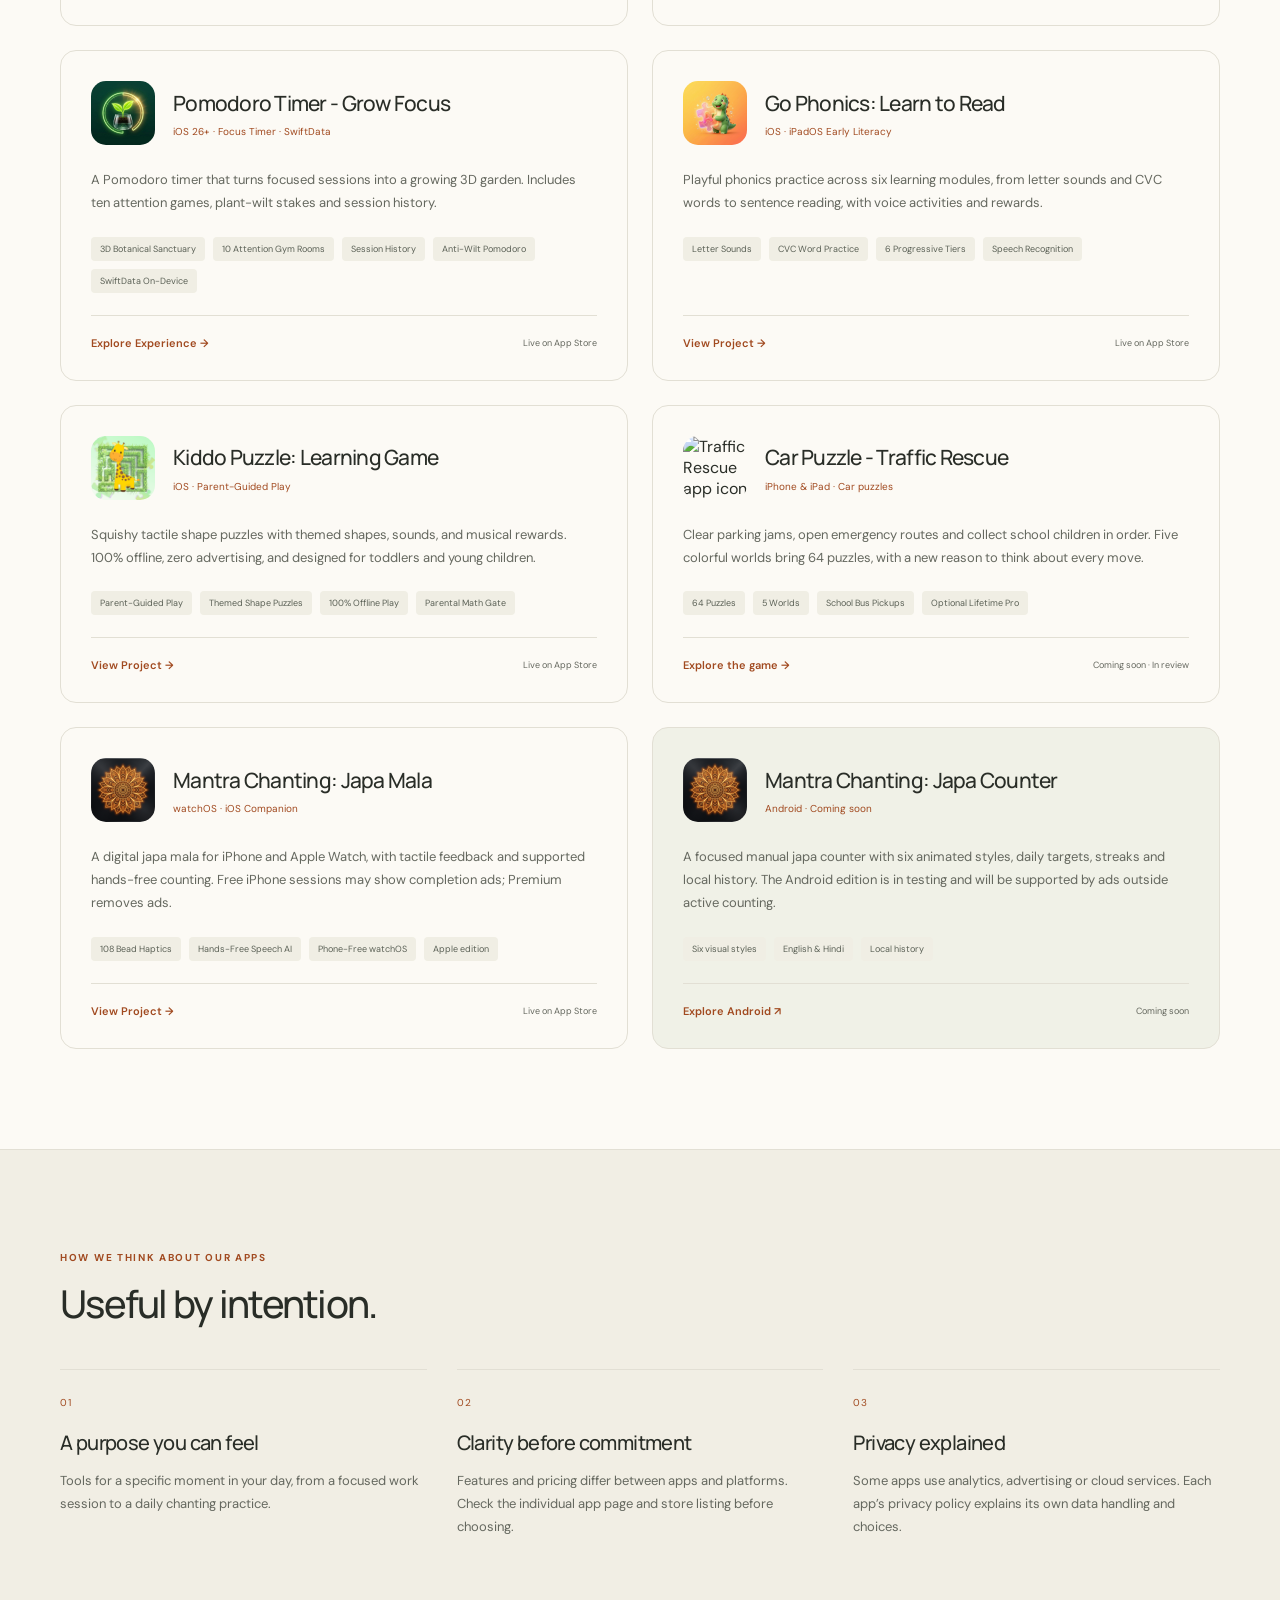
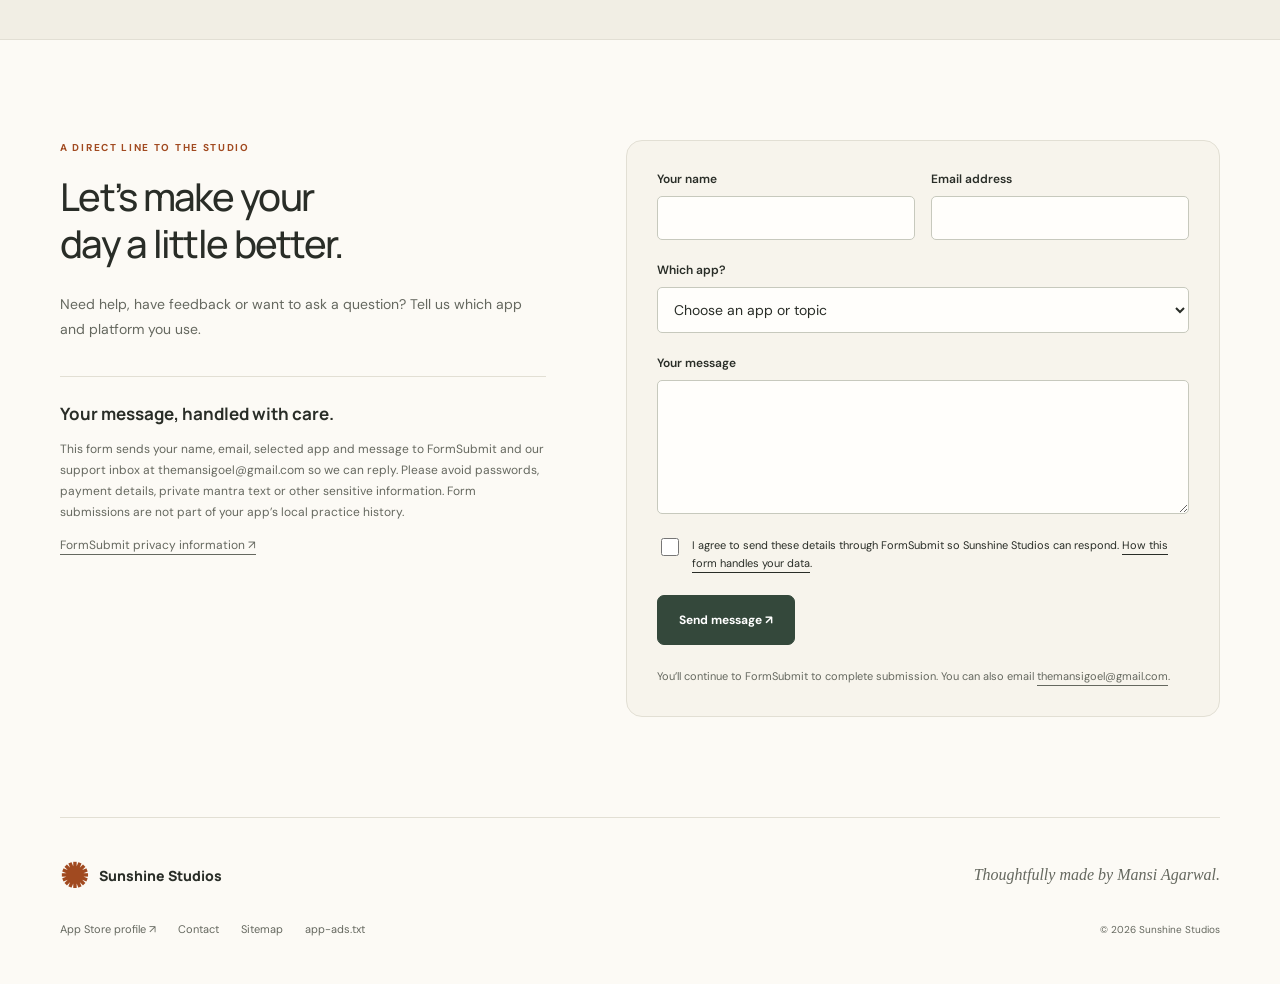
==== commit df1b60fc: "Refresh studio portfolio in light mode and add FormSubmit support" ====
--- a/index.html
+++ b/index.html
@@ -26,7 +26,7 @@
 <!-- Fonts -->
 <link href="https://fonts.googleapis.com" rel="preconnect"/>
 <link crossorigin="" href="https://fonts.gstatic.com" rel="preconnect"/>
-<link href="https://fonts.googleapis.com/css2?family=Plus+Jakarta+Sans:wght@300;400;500;600;700;800&amp;family=Outfit:wght@600;700;800;900&amp;display=swap" rel="stylesheet"/>
+<link href="https://fonts.googleapis.com/css2?family=DM+Sans:wght@400;500;600;700&amp;family=Manrope:wght@400;500;600;700;800&amp;display=swap" rel="stylesheet"/>
 <!-- JSON-LD Structured Data -->
 <script type="application/ld+json">{
   "@context": "https://schema.org",
@@ -45,641 +45,7 @@
     "https://apps.apple.com/developer/mansi-agarwal/id1797279797"
   ]
 }</script>
-<style>
-        :root {
-            --bg-base: #F8FAFC;
-            --bg-surface: #F1F5F9;
-            --bg-card: #FFFFFF;
-            --bg-card-hover: #FFFFFF;
-            --border-glass: rgba(15, 23, 42, 0.08);
-            --border-hover: rgba(15, 23, 42, 0.20);
-            --text-primary: #0F172A;
-            --text-secondary: #475569;
-            --text-muted: #94A3B8;
-            --sunshine-gold: #D97706;
-            --sunshine-glow: rgba(245, 158, 11, 0.12);
-            --accent-green: #059669;
-            --accent-blue: #0284C7;
-            --accent-purple: #7C3AED;
-            --accent-rose: #E11D48;
-            --accent-amber: #D97706;
-            --card-shadow: 0 10px 30px -4px rgba(15, 23, 42, 0.05), 0 4px 12px -2px rgba(15, 23, 42, 0.03);
-            --card-shadow-hover: 0 24px 48px -8px rgba(15, 23, 42, 0.11), 0 8px 16px -4px rgba(15, 23, 42, 0.05);
-            --ease-out-expo: cubic-bezier(0.16, 1, 0.3, 1);
-            --font-main: 'Plus Jakarta Sans', -apple-system, BlinkMacSystemFont, 'SF Pro Display', sans-serif;
-            --font-heading: 'Outfit', -apple-system, BlinkMacSystemFont, sans-serif;
-        }
 
-        * {
-            margin: 0;
-            padding: 0;
-            box-sizing: border-box;
-            -webkit-font-smoothing: antialiased;
-        }
-
-        body {
-            background-color: var(--bg-base);
-            color: var(--text-primary);
-            font-family: var(--font-main);
-            min-height: 100vh;
-            overflow-x: hidden;
-            position: relative;
-            display: flex;
-            flex-direction: column;
-            align-items: center;
-        }
-
-        /* Ambient Apple Glow Accents (Clean Warm Light) */
-        .ambient-glow-sun {
-            position: fixed;
-            top: -240px;
-            left: 50%;
-            transform: translateX(-50%);
-            width: 900px;
-            height: 550px;
-            background: radial-gradient(ellipse at center, rgba(251, 191, 36, 0.20) 0%, rgba(52, 211, 153, 0.10) 45%, transparent 70%);
-            border-radius: 50%;
-            pointer-events: none;
-            z-index: 0;
-            animation: pulseSun 12s ease-in-out infinite alternate;
-        }
-
-        .ambient-glow-side {
-            position: fixed;
-            bottom: -240px;
-            right: 5%;
-            width: 750px;
-            height: 750px;
-            background: radial-gradient(circle, rgba(147, 197, 253, 0.15) 0%, transparent 70%);
-            border-radius: 50%;
-            pointer-events: none;
-            z-index: 0;
-        }
-
-        @keyframes pulseSun {
-            0% { transform: translateX(-50%) scale(1); opacity: 0.8; }
-            100% { transform: translateX(-50%) scale(1.18); opacity: 1; }
-        }
-
-        /* Top Sticky Floating Apple Glass Navbar */
-        .top-navbar {
-            width: 100%;
-            position: sticky;
-            top: 0;
-            z-index: 100;
-            backdrop-filter: blur(20px);
-            -webkit-backdrop-filter: blur(20px);
-            background: rgba(248, 250, 252, 0.86);
-            border-bottom: 1px solid var(--border-glass);
-        }
-
-        .navbar-content {
-            max-width: 1200px;
-            margin: 0 auto;
-            padding: 14px 24px;
-            display: flex;
-            align-items: center;
-            justify-content: space-between;
-        }
-
-        .nav-brand {
-            display: flex;
-            align-items: center;
-            gap: 10px;
-            text-decoration: none;
-            color: inherit;
-        }
-
-        .nav-logo-icon {
-            font-size: 1.35rem;
-            animation: rotateSun 24s linear infinite;
-            display: inline-block;
-        }
-
-        @keyframes rotateSun {
-            from { transform: rotate(0deg); }
-            to { transform: rotate(360deg); }
-        }
-
-        .nav-brand-title {
-            font-family: var(--font-heading);
-            font-size: 1.18rem;
-            font-weight: 800;
-            letter-spacing: -0.01em;
-            color: var(--text-primary);
-        }
-
-        .nav-actions {
-            display: flex;
-            align-items: center;
-            gap: 14px;
-        }
-
-        .developer-badge-link {
-            display: inline-flex;
-            align-items: center;
-            gap: 6px;
-            padding: 7px 16px;
-            border-radius: 9999px;
-            background: #FFFFFF;
-            border: 1px solid rgba(217, 119, 6, 0.35);
-            color: #B45309;
-            font-size: 0.82rem;
-            font-weight: 700;
-            text-decoration: none;
-            box-shadow: 0 2px 8px rgba(217, 119, 6, 0.08);
-            transition: all 0.25s ease;
-        }
-
-        .developer-badge-link:hover {
-            transform: translateY(-1px);
-            border-color: #B45309;
-            box-shadow: 0 4px 14px rgba(217, 119, 6, 0.18);
-        }
-
-        .container {
-            max-width: 1200px;
-            width: 100%;
-            padding: 0 24px;
-            position: relative;
-            z-index: 1;
-        }
-
-        /* Hero Section */
-        .hero {
-            padding: 70px 0 40px 0;
-            text-align: center;
-            display: flex;
-            flex-direction: column;
-            align-items: center;
-        }
-
-        .brand-header-badge {
-            display: inline-flex;
-            align-items: center;
-            gap: 12px;
-            padding: 10px 24px;
-            background: #FFFFFF;
-            border: 1px solid rgba(245, 158, 11, 0.35);
-            border-radius: 9999px;
-            margin-bottom: 24px;
-            box-shadow: 0 4px 18px rgba(245, 158, 11, 0.10);
-            animation: fadeInDown 0.8s var(--ease-out-expo);
-        }
-
-        .sun-emblem {
-            font-size: 1.25rem;
-            animation: rotateSun 24s linear infinite;
-            display: inline-block;
-        }
-
-        .brand-text-wrapper {
-            display: flex;
-            flex-direction: column;
-            text-align: left;
-        }
-
-        .brand-title {
-            font-family: var(--font-heading);
-            font-size: 1.05rem;
-            font-weight: 800;
-            letter-spacing: 0.04em;
-            color: #B45309;
-            text-transform: uppercase;
-        }
-
-        .brand-author {
-            font-size: 0.78rem;
-            color: var(--text-secondary);
-            font-weight: 500;
-        }
-
-        .hero-title {
-            font-family: var(--font-heading);
-            font-size: clamp(2.7rem, 6.2vw, 4.5rem);
-            font-weight: 900;
-            line-height: 1.08;
-            letter-spacing: -0.035em;
-            margin-bottom: 20px;
-            max-width: 920px;
-            color: #0F172A;
-            animation: fadeInUp 0.9s var(--ease-out-expo);
-        }
-
-        .gradient-text-sun {
-            background: linear-gradient(135deg, #0F172A 15%, #D97706 65%, #059669 100%);
-            -webkit-background-clip: text;
-            -webkit-text-fill-color: transparent;
-        }
-
-        .hero-subtitle {
-            font-size: clamp(1.05rem, 1.8vw, 1.25rem);
-            color: var(--text-secondary);
-            max-width: 720px;
-            line-height: 1.6;
-            margin-bottom: 36px;
-            font-weight: 400;
-            animation: fadeInUp 1s var(--ease-out-expo);
-        }
-
-        /* Pillars Value Ribbon */
-        .value-ribbon {
-            display: flex;
-            flex-wrap: wrap;
-            justify-content: center;
-            gap: 14px;
-            margin-bottom: 44px;
-            animation: fadeInUp 1.1s var(--ease-out-expo);
-        }
-
-        .ribbon-pill {
-            display: inline-flex;
-            align-items: center;
-            gap: 8px;
-            padding: 8px 18px;
-            background: #FFFFFF;
-            border: 1px solid var(--border-glass);
-            border-radius: 9999px;
-            font-size: 0.82rem;
-            color: var(--text-secondary);
-            font-weight: 600;
-            box-shadow: 0 2px 8px rgba(15, 23, 42, 0.03);
-        }
-
-        .ribbon-pill span.icon {
-            font-size: 1rem;
-        }
-
-        /* Filter Controls */
-        .filter-container {
-            display: flex;
-            align-items: center;
-            justify-content: center;
-            gap: 10px;
-            margin-bottom: 40px;
-            flex-wrap: wrap;
-        }
-
-        .filter-btn {
-            background: #FFFFFF;
-            border: 1px solid var(--border-glass);
-            color: var(--text-secondary);
-            font-family: var(--font-main);
-            font-size: 0.86rem;
-            font-weight: 600;
-            padding: 8px 18px;
-            border-radius: 9999px;
-            cursor: pointer;
-            box-shadow: 0 2px 6px rgba(15, 23, 42, 0.03);
-            transition: all 0.25s ease;
-            display: inline-flex;
-            align-items: center;
-            gap: 6px;
-        }
-
-        .filter-btn:hover {
-            border-color: var(--border-hover);
-            color: var(--text-primary);
-            transform: translateY(-1px);
-        }
-
-        .filter-btn.active {
-            background: #0F172A;
-            color: #F8FAFC;
-            border-color: #0F172A;
-            font-weight: 700;
-            box-shadow: 0 4px 16px rgba(15, 23, 42, 0.15);
-        }
-
-        .filter-count {
-            background: #F1F5F9;
-            color: var(--text-secondary);
-            padding: 2px 7px;
-            border-radius: 9999px;
-            font-size: 0.72rem;
-            font-weight: 700;
-        }
-
-        .filter-btn.active .filter-count {
-            background: rgba(255, 255, 255, 0.22);
-            color: #FFFFFF;
-        }
-
-        /* Category Headers */
-        .category-header {
-            display: flex;
-            align-items: center;
-            gap: 14px;
-            margin-bottom: 24px;
-            margin-top: 16px;
-        }
-
-        .category-badge {
-            font-size: 0.76rem;
-            font-weight: 800;
-            text-transform: uppercase;
-            letter-spacing: 0.1em;
-            padding: 6px 14px;
-            border-radius: 9999px;
-            border: 1px solid var(--border-glass);
-            background: #FFFFFF;
-            box-shadow: 0 2px 6px rgba(15, 23, 42, 0.03);
-            display: inline-flex;
-            align-items: center;
-            gap: 8px;
-        }
-
-        .category-title {
-            font-family: var(--font-heading);
-            font-size: 1.55rem;
-            font-weight: 800;
-            letter-spacing: -0.02em;
-            color: var(--text-primary);
-        }
-
-        .category-divider {
-            flex-grow: 1;
-            height: 1px;
-            background: linear-gradient(90deg, rgba(15, 23, 42, 0.1), transparent);
-        }
-
-        /* Portfolio Bento Grid */
-        .portfolio-grid {
-            display: grid;
-            grid-template-columns: repeat(12, 1fr);
-            gap: 24px;
-            margin-bottom: 48px;
-        }
-
-        .app-card {
-            background: var(--bg-card);
-            border: 1px solid var(--border-glass);
-            border-radius: 28px;
-            padding: 34px 30px;
-            text-decoration: none;
-            color: inherit;
-            position: relative;
-            overflow: hidden;
-            box-shadow: var(--card-shadow);
-            transition: transform 0.4s var(--ease-out-expo), border-color 0.4s var(--ease-out-expo), box-shadow 0.4s var(--ease-out-expo);
-            display: flex;
-            flex-direction: column;
-            justify-content: space-between;
-        }
-
-        .app-card:hover {
-            transform: translateY(-6px) scale(1.008);
-            border-color: var(--border-hover);
-            box-shadow: var(--card-shadow-hover);
-        }
-
-        .card-featured {
-            grid-column: span 12;
-            background: linear-gradient(145deg, #ECFDF5 0%, #FFFFFF 100%);
-            border-color: rgba(16, 185, 129, 0.3);
-            min-height: 290px;
-        }
-
-        .card-featured:hover {
-            border-color: rgba(16, 185, 129, 0.55);
-            box-shadow: 0 24px 50px -10px rgba(16, 185, 129, 0.18);
-        }
-
-        .card-half {
-            grid-column: span 6;
-            min-height: 270px;
-        }
-
-        .card-top {
-            display: flex;
-            align-items: flex-start;
-            gap: 20px;
-            margin-bottom: 20px;
-        }
-
-        .app-icon {
-            width: 72px;
-            height: 72px;
-            border-radius: 18px;
-            box-shadow: 0 8px 20px rgba(15, 23, 42, 0.08);
-            border: 1px solid rgba(15, 23, 42, 0.08);
-            transition: transform 0.4s var(--ease-out-expo);
-            flex-shrink: 0;
-        }
-
-        .app-card:hover .app-icon {
-            transform: scale(1.08) rotate(-2deg);
-        }
-
-        .app-heading-group {
-            display: flex;
-            flex-direction: column;
-            gap: 4px;
-        }
-
-        .app-meta-title {
-            font-family: var(--font-heading);
-            font-size: 1.45rem;
-            font-weight: 800;
-            color: var(--text-primary);
-            letter-spacing: -0.02em;
-            line-height: 1.2;
-        }
-
-        .app-platform-badge {
-            font-size: 0.75rem;
-            font-weight: 700;
-            text-transform: uppercase;
-            letter-spacing: 0.08em;
-            padding: 4px 10px;
-            border-radius: 6px;
-            background: #F1F5F9;
-            color: var(--text-secondary);
-            display: inline-block;
-            width: fit-content;
-        }
-
-        .card-desc {
-            font-size: 0.98rem;
-            color: var(--text-secondary);
-            line-height: 1.62;
-            margin-bottom: 22px;
-        }
-
-        /* Feature Highlights Tags */
-        .feature-tag-list {
-            display: flex;
-            flex-wrap: wrap;
-            gap: 8px;
-            margin-bottom: 24px;
-        }
-
-        .feature-tag {
-            font-size: 0.75rem;
-            font-weight: 600;
-            padding: 4px 10px;
-            border-radius: 8px;
-            background: #F8FAFC;
-            border: 1px solid var(--border-glass);
-            color: #475569;
-        }
-
-        .card-footer {
-            display: flex;
-            align-items: center;
-            justify-content: space-between;
-            border-top: 1px solid var(--border-glass);
-            padding-top: 18px;
-        }
-
-        .view-label {
-            font-size: 0.92rem;
-            font-weight: 700;
-            display: flex;
-            align-items: center;
-            gap: 6px;
-            transition: gap 0.25s ease;
-        }
-
-        .app-card:hover .view-label {
-            gap: 10px;
-        }
-
-        .status-indicator {
-            display: inline-flex;
-            align-items: center;
-            gap: 6px;
-            font-size: 0.78rem;
-            font-weight: 600;
-            color: var(--text-muted);
-        }
-
-        .status-dot {
-            width: 7px;
-            height: 7px;
-            border-radius: 50%;
-            background: #10B981;
-            box-shadow: 0 0 6px rgba(16, 185, 129, 0.4);
-        }
-
-        .status-dot.pre-release {
-            background: #F59E0B;
-            box-shadow: 0 0 6px rgba(245, 158, 11, 0.4);
-        }
-
-        /* Color Accents */
-        .accent-green { color: #059669; }
-        .accent-gold { color: #D97706; }
-        .accent-blue { color: #0284C7; }
-        .accent-purple { color: #7C3AED; }
-        .accent-rose { color: #E11D48; }
-
-        /* Principles Bento Section */
-        .principles-section {
-            margin: 40px 0 60px 0;
-            width: 100%;
-        }
-
-        .principles-grid {
-            display: grid;
-            grid-template-columns: repeat(3, 1fr);
-            gap: 20px;
-            margin-top: 24px;
-        }
-
-        .principle-card {
-            background: var(--bg-card);
-            border: 1px solid var(--border-glass);
-            border-radius: 22px;
-            padding: 28px 24px;
-            box-shadow: var(--card-shadow);
-        }
-
-        .principle-icon {
-            font-size: 1.8rem;
-            margin-bottom: 16px;
-            display: inline-block;
-        }
-
-        .principle-title {
-            font-family: var(--font-heading);
-            font-size: 1.15rem;
-            font-weight: 800;
-            color: var(--text-primary);
-            margin-bottom: 8px;
-        }
-
-        .principle-desc {
-            font-size: 0.9rem;
-            color: var(--text-secondary);
-            line-height: 1.55;
-        }
-
-        /* Animations */
-        @keyframes fadeInUp {
-            from { opacity: 0; transform: translateY(22px); }
-            to { opacity: 1; transform: translateY(0); }
-        }
-
-        @keyframes fadeInDown {
-            from { opacity: 0; transform: translateY(-18px); }
-            to { opacity: 1; transform: translateY(0); }
-        }
-
-        /* Footer */
-        footer {
-            text-align: center;
-            padding: 56px 24px;
-            color: var(--text-muted);
-            font-size: 0.9rem;
-            border-top: 1px solid var(--border-glass);
-            width: 100%;
-            margin-top: auto;
-            display: flex;
-            flex-direction: column;
-            align-items: center;
-            gap: 12px;
-            background: #F1F5F9;
-        }
-
-        .footer-author {
-            color: var(--text-secondary);
-            font-weight: 500;
-        }
-
-        .footer-author a {
-            color: var(--sunshine-gold);
-            text-decoration: none;
-            font-weight: 600;
-        }
-
-        .footer-author a:hover {
-            text-decoration: underline;
-        }
-
-        .footer-links {
-            display: flex;
-            align-items: center;
-            gap: 18px;
-            font-size: 0.85rem;
-        }
-
-        .footer-links a {
-            color: var(--text-secondary);
-            text-decoration: none;
-            transition: color 0.2s;
-        }
-
-        .footer-links a:hover {
-            color: var(--text-primary);
-        }
-
-        @media (max-width: 900px) {
-            .card-half { grid-column: span 12; }
-            .principles-grid { grid-template-columns: 1fr; }
-            .hero { padding: 50px 0 30px 0; }
-        }
-    </style>
 <script type="application/ld+json">{
   "@context": "https://schema.org",
   "@type": "CollectionPage",
@@ -733,87 +99,7 @@
       }
     ]
   }
-}</script><link href="site-polish.css" rel="stylesheet"/></head>
-<body><a class="studio-skip" href="#main-content">Skip to content</a>
-<div class="ambient-glow-sun"></div>
-<div class="ambient-glow-side"></div>
-<!-- Sticky Floating Navigation Header -->
-<header class="top-navbar">
-<div class="navbar-content">
-<a class="nav-brand" href="https://themansigoel.github.io/">
-<span class="nav-logo-icon">☀️</span>
-<span class="nav-brand-title">Sunshine Studios</span>
-</a>
-<div class="nav-actions">
-<a class="developer-badge-link" href="https://apps.apple.com/developer/mansi-agarwal/id1797279797" rel="noopener noreferrer" target="_blank">
-<span>App Store Developer Page</span> →
-                </a>
-</div>
-</div>
-</header>
-<main class="container" id="main-content">
-<!-- Hero Section with Sunshine Studios Emblem -->
-<section class="hero">
-<div class="brand-header-badge">
-<span class="sun-emblem">☀️</span>
-<div class="brand-text-wrapper">
-<span class="brand-title">Sunshine Studios</span>
-<span class="brand-author">Crafted by Mansi Agarwal • <a href="mailto:themansigoel@gmail.com" style="color: inherit; text-decoration: none;">themansigoel@gmail.com</a></span>
-</div>
-</div>
-<h1 class="hero-title">Thoughtful apps.<br/>For your everyday.</h1>
-<p class="hero-subtitle">
-                Thoughtful apps for focused work, daily practice, early learning and playful problem-solving. Find the right app for your iPhone, Apple Watch or Mac.
-            </p>
-<!-- Value Pillars Ribbon -->
-<div class="value-ribbon">
-<div class="ribbon-pill">
-<span class="icon">🛡️</span>
-<span>Clear Privacy Policies</span>
-</div>
-<div class="ribbon-pill">
-<span class="icon">🚫</span>
-<span>App-Specific Plans &amp; Features</span>
-</div>
-<div class="ribbon-pill">
-<span class="icon">⚡</span>
-<span>Native Swift &amp; SwiftUI</span>
-</div>
-<div class="ribbon-pill">
-<span class="icon">💎</span>
-<span>Thoughtful Native Design</span>
-</div>
-</div>
-<!-- Platform Filter Pills -->
-<div class="filter-container">
-<button aria-pressed="true" class="filter-btn active" data-filter="all">
-<span>All Products</span>
-<span class="filter-count">7</span>
-</button>
-<button aria-pressed="false" class="filter-btn" data-filter="macos">
-<span>🖥️ macOS Native</span>
-<span class="filter-count">2</span>
-</button>
-<button aria-pressed="false" class="filter-btn" data-filter="ios">
-<span>📱 iOS &amp; iPadOS</span>
-<span class="filter-count">4</span>
-</button>
-<button aria-pressed="false" class="filter-btn" data-filter="watch">
-<span>⌚ watchOS</span>
-<span class="filter-count">1</span>
-</button>
-</div>
-</section>
-<!-- 1. macOS Category -->
-<div class="category-block" data-category="macos">
-<div class="category-header">
-<span class="category-badge accent-blue">🖥️ macOS Native</span>
-<h2 class="category-title">Desktop &amp; Ergonomics</h2>
-<div class="category-divider"></div>
-</div>
-<section class="portfolio-grid">
-<!-- Break Reminder: Step Away -->
-<a class="app-card card-half" href="https://themansigoel.github.io/stepaway/">
+}</script><link rel="stylesheet" href="studio-light.css?v=20261028"><meta name="color-scheme" content="light"></head><body><a class="skip" href="#main-content">Skip to content</a><header class="header"><div class="wrap nav"><a class="brand" href="./"><span class="studio-mark" aria-hidden="true">✺</span><span>Sunshine Studios<span class="brand-note">Thoughtfully made. Everyday useful.</span></span></a><nav aria-label="Main navigation"><a href="#apps">Our apps</a><a href="https://themansigoel.github.io/mantra-chanting-web/android/">Android</a><a href="#principles">Our approach</a><a href="#contact">Contact</a></nav></div></header><main id="main-content"><section class="wrap studio-hero"><div><p class="eyebrow">INDEPENDENT APPS · EVERYDAY INTENTIONS</p><h1>Small moments.<br>Thoughtful tools.<br><em>A brighter everyday.</em></h1><p class="lede">Make room for focused work, a daily practice, a little learning and a well-earned break. Discover the apps from Sunshine Studios.</p><div class="actions"><a class="button primary" href="#apps">Find your next app ↓</a><a class="button secondary" href="#contact">Say hello ↗</a></div><p class="quiet">iPhone · iPad · Apple Watch · Mac<br>Mantra Chanting for Android is coming soon.</p></div><div class="studio-mosaic"><a class="spotlight spotlight-focus" href="https://themansigoel.github.io/grow-focus-web/"><span class="eyebrow">MAKE ROOM TO FOCUS</span><img src="assets/growfocus_icon.png" alt="Grow Focus icon" width="96" height="96"><h2>One task.<br>A little more focus.</h2><span class="text-link">Explore Grow Focus ↗</span></a><a class="spotlight spotlight-mantra" href="https://themansigoel.github.io/mantra-chanting-web/"><img src="assets/mantra_icon.png" alt="Mantra Chanting icon" width="64" height="64"><div><span class="eyebrow">A DAILY PRACTICE</span><h2>One breath.<br>One mantra.</h2><span class="text-link">Meet Mantra Chanting ↗</span></div></a></div></section><section class="principles"><div class="wrap"><span>Made for real daily routines</span><span>Clear platform-specific features</span><span>Individual app privacy policies</span></div></section><section class="wrap section" id="apps"><div class="section-head"><p class="eyebrow">FIND SOMETHING FOR YOUR DAY</p><h2>A small studio.<br>A thoughtful collection.</h2><p>Explore each app for current features, availability and pricing.</p></div><div class="filters" role="group" aria-label="Filter apps by platform"><button type="button" data-filter="all" aria-pressed="true">All apps</button><button type="button" data-filter="apple" aria-pressed="false">iPhone & Watch</button><button type="button" data-filter="mac" aria-pressed="false">Mac</button><button type="button" data-filter="android" aria-pressed="false">Android · Coming soon</button></div><p class="filter-status" id="filter-status" role="status" aria-live="polite">Showing all 8 app editions.</p><div class="app-grid"><a data-platform="mac" class="app-card card-half" href="https://themansigoel.github.io/stepaway/">
 <div>
 <div class="card-top">
 <img alt="Break Reminder: Step Away Icon" class="app-icon" height="128" src="assets/stepaway_icon.png" width="128"/>
@@ -839,9 +125,7 @@
 <span>Live on App Store</span>
 </div>
 </div>
-</a>
-<!-- MonitorGlow: External Monitor Brightness -->
-<a class="app-card card-half" href="https://themansigoel.github.io/monitorglow-web/">
+</a><a data-platform="mac" class="app-card card-half" href="https://themansigoel.github.io/monitorglow-web/">
 <div>
 <div class="card-top">
 <img alt="MonitorGlow App Icon" class="app-icon" height="1024" src="assets/monitorglow_icon.png" width="1024"/>
@@ -867,19 +151,7 @@
 <span>Live on Mac App Store</span>
 </div>
 </div>
-</a>
-</section>
-</div>
-<!-- 2. iOS & iPadOS Category -->
-<div class="category-block" data-category="ios">
-<div class="category-header">
-<span class="category-badge accent-green">📱 iOS &amp; iPadOS</span>
-<h2 class="category-title">Focus, Learning &amp; Play</h2>
-<div class="category-divider"></div>
-</div>
-<section class="portfolio-grid">
-<!-- Featured Flagship: GrowFocus -->
-<a class="app-card card-featured" href="https://themansigoel.github.io/grow-focus-web/">
+</a><a data-platform="apple" class="app-card card-featured" href="https://themansigoel.github.io/grow-focus-web/">
 <div>
 <div class="card-top">
 <img alt="Pomodoro Timer - Grow Focus App Icon" class="app-icon" height="1024" src="assets/growfocus_icon.png" width="1024"/>
@@ -906,9 +178,7 @@
 <span>Live on App Store</span>
 </div>
 </div>
-</a>
-<!-- Go Phonics: Kids Learn to Read -->
-<a class="app-card card-half" href="https://themansigoel.github.io/go-phonics/">
+</a><a data-platform="apple" class="app-card card-half" href="https://themansigoel.github.io/go-phonics/">
 <div>
 <div class="card-top">
 <img alt="Go Phonics App Icon" class="app-icon" decoding="async" height="1024" loading="lazy" src="assets/gophonics_icon.png" width="1024"/>
@@ -934,9 +204,7 @@
 <span>Live on App Store</span>
 </div>
 </div>
-</a>
-<!-- Kiddo Puzzle: Learning Game -->
-<a class="app-card card-half" href="https://themansigoel.github.io/kiddo-puzzle/">
+</a><a data-platform="apple" class="app-card card-half" href="https://themansigoel.github.io/kiddo-puzzle/">
 <div>
 <div class="card-top">
 <img alt="Kiddo Puzzle App Icon" class="app-icon" decoding="async" height="140" loading="lazy" src="assets/kiddopuzzle_icon.png" width="140"/>
@@ -962,19 +230,7 @@
 <span>Live on App Store</span>
 </div>
 </div>
-</a>
-<a class="app-card card-half traffic-rescue-card" href="https://themansigoel.github.io/traffic-rescue-web/"><div><div class="card-top"><img alt="Traffic Rescue app icon" class="app-icon" decoding="async" height="96" loading="lazy" src="https://themansigoel.github.io/traffic-rescue-web/assets/traffic-icon.png" width="96"/><div class="app-heading-group"><h2 class="app-meta-title">Car Puzzle - Traffic Rescue</h2><span class="app-platform-badge accent-amber">iPhone &amp; iPad · Car puzzles</span></div></div><p class="card-desc">Clear parking jams, open emergency routes and collect school children in order. Five colorful worlds bring 64 puzzles, with a new reason to think about every move.</p><div class="feature-tag-list"><span class="feature-tag">64 Puzzles</span><span class="feature-tag">5 Worlds</span><span class="feature-tag">School Bus Pickups</span><span class="feature-tag">Optional Lifetime Pro</span></div></div><div class="card-footer"><span class="view-label accent-amber">Explore the game <span>→</span></span><div class="status-indicator"><span class="status-dot" style="background:#d97706"></span><span>Coming soon · In review</span></div></div></a></section>
-</div>
-<!-- 3. Apple Watch & Mindfulness Category -->
-<div class="category-block" data-category="watch">
-<div class="category-header">
-<span class="category-badge accent-gold">⌚ watchOS</span>
-<h2 class="category-title">Mindfulness &amp; Habit Formation</h2>
-<div class="category-divider"></div>
-</div>
-<section class="portfolio-grid">
-<!-- Mantra Chanting: Japa Mala -->
-<a class="app-card card-half" href="https://themansigoel.github.io/mantra-chanting-web/">
+</a><a data-platform="apple" class="app-card card-half traffic-rescue-card" href="https://themansigoel.github.io/traffic-rescue-web/"><div><div class="card-top"><img alt="Traffic Rescue app icon" class="app-icon" decoding="async" height="96" loading="lazy" src="https://themansigoel.github.io/traffic-rescue-web/assets/traffic-icon.png" width="96"/><div class="app-heading-group"><h2 class="app-meta-title">Car Puzzle - Traffic Rescue</h2><span class="app-platform-badge accent-amber">iPhone &amp; iPad · Car puzzles</span></div></div><p class="card-desc">Clear parking jams, open emergency routes and collect school children in order. Five colorful worlds bring 64 puzzles, with a new reason to think about every move.</p><div class="feature-tag-list"><span class="feature-tag">64 Puzzles</span><span class="feature-tag">5 Worlds</span><span class="feature-tag">School Bus Pickups</span><span class="feature-tag">Optional Lifetime Pro</span></div></div><div class="card-footer"><span class="view-label accent-amber">Explore the game <span>→</span></span><div class="status-indicator"><span class="status-dot" style="background:#d97706"></span><span>Coming soon · In review</span></div></div></a><a data-platform="apple" class="app-card card-half" href="https://themansigoel.github.io/mantra-chanting-web/ios/">
 <div>
 <div class="card-top">
 <img alt="Mantra Chanting App Icon" class="app-icon" decoding="async" height="1024" loading="lazy" src="assets/mantra_icon.png" width="1024"/>
@@ -984,13 +240,13 @@
 </div>
 </div>
 <p class="card-desc">
-                            Tactile digital prayer beads with physics bead-slide haptics, hands-free multilingual speech recognition across 9 traditions, and phone-free Apple Watch workouts.
+                            A digital japa mala for iPhone and Apple Watch, with tactile feedback and supported hands-free counting. Free iPhone sessions may show completion ads; Premium removes ads.
                         </p>
 <div class="feature-tag-list">
 <span class="feature-tag">108 Bead Haptics</span>
 <span class="feature-tag">Hands-Free Speech AI</span>
 <span class="feature-tag">Phone-Free watchOS</span>
-<span class="feature-tag">9 Sacred Traditions</span>
+<span class="feature-tag">Apple edition</span>
 </div>
 </div>
 <div class="card-footer">
@@ -1000,73 +256,4 @@
 <span>Live on App Store</span>
 </div>
 </div>
-</a>
-</section>
-</div>
-<!-- Design Principles Bento Section -->
-<section class="principles-section">
-<div class="category-header">
-<span class="category-badge accent-blue">📐 Studio Principles</span>
-<h2 class="category-title">Architected for Longevity &amp; Trust</h2>
-<div class="category-divider"></div>
-</div>
-<div class="principles-grid">
-<div class="principle-card">
-<span class="principle-icon">🔒</span>
-<h3 class="principle-title">Privacy by Design</h3>
-<p class="principle-desc">Core data may stay on your device or in your personal iCloud. Some apps use analytics or advertising services. Each app’s privacy policy explains its own behavior.</p>
-</div>
-<div class="principle-card">
-<span class="principle-icon">⚡</span>
-<h3 class="principle-title">Pure Native Performance</h3>
-<p class="principle-desc">Engineered purely in Swift, SwiftUI, Metal, and SwiftData. Zero web wrappers or cross-platform layers, with responsive native interactions.</p>
-</div>
-<div class="principle-card">
-<span class="principle-icon">🌿</span>
-<h3 class="principle-title">Ethical Monetization</h3>
-<p class="principle-desc">Compare each app’s free access, trial, subscription or one-time purchase before choosing. Traffic Rescue includes ads in free play; Lifetime Pro removes them.</p>
-</div>
-</div>
-</section>
-</main>
-<footer>
-<p class="footer-author">Published by <strong>Sunshine Studios</strong> • Founder: <a href="mailto:themansigoel@gmail.com">Mansi Agarwal (themansigoel@gmail.com)</a></p>
-<div class="footer-links">
-<a href="https://apps.apple.com/developer/mansi-agarwal/id1797279797" rel="noopener noreferrer" target="_blank">App Store Profile</a>
-<span>•</span>
-<a href="https://themansigoel.github.io/stepaway/guides/best-mac-break-timer-apps.html">Mac Break Timer Guide</a>
-<span>•</span>
-<a href="https://themansigoel.github.io/stepaway/how-to-automate-20-20-20-rule-mac.html">20-20-20 Rule on Mac</a>
-<span>•</span>
-<a href="https://themansigoel.github.io/sitemap.xml">Sitemap Index</a>
-<span>•</span>
-<a href="https://themansigoel.github.io/robots.txt">Robots Directives</a>
-</div>
-<p style="margin-top: 6px; font-size: 0.8rem; color: var(--text-muted);">© 2026 Sunshine Studios. All rights reserved. Apple, iPhone, Apple Watch, iPad, and macOS are trademarks of Apple Inc.</p>
-</footer>
-<!-- Interactive Filtering Script (Pure Light Mode) -->
-<script>
-        const filterButtons = document.querySelectorAll('.filter-btn');
-        const categoryBlocks = document.querySelectorAll('.category-block');
-
-        filterButtons.forEach(btn => {
-            btn.addEventListener('click', () => {
-                filterButtons.forEach(b => { b.classList.remove('active'); b.setAttribute('aria-pressed', 'false'); });
-                btn.classList.add('active'); btn.setAttribute('aria-pressed', 'true');
-
-                const filter = btn.getAttribute('data-filter');
-
-                categoryBlocks.forEach(block => {
-                    const blockCategory = block.getAttribute('data-category');
-                    if (filter === 'all' || filter === blockCategory) {
-                        block.style.display = 'block';
-                        block.style.animation = 'fadeInUp 0.5s var(--ease-out-expo)';
-                    } else {
-                        block.style.display = 'none';
-                    }
-                });
-            });
-        });
-    </script>
-</body>
-</html>
+</a><a class="app-card android-card" data-platform="android" href="https://themansigoel.github.io/mantra-chanting-web/android/"><div><div class="card-top"><img class="app-icon" src="assets/mantra_icon.png" alt="Mantra Chanting icon" width="96" height="96"><div class="app-heading-group"><h2 class="app-meta-title">Mantra Chanting: Japa Counter</h2><span class="app-platform-badge">Android · Coming soon</span></div></div><p class="card-desc">A focused manual japa counter with six animated styles, daily targets, streaks and local history. The Android edition is in testing and will be supported by ads outside active counting.</p><div class="feature-tag-list"><span class="feature-tag">Six visual styles</span><span class="feature-tag">English & Hindi</span><span class="feature-tag">Local history</span></div></div><div class="card-footer"><span class="view-label">Explore Android ↗</span><span class="status-indicator">Coming soon</span></div></a></div></section><section class="soft-section" id="principles"><div class="wrap section"><div class="section-head"><p class="eyebrow">HOW WE THINK ABOUT OUR APPS</p><h2>Useful by intention.</h2></div><div class="feature-grid"><article class="feature"><span class="feature-index">01</span><h3>A purpose you can feel</h3><p>Tools for a specific moment in your day, from a focused work session to a daily chanting practice.</p></article><article class="feature"><span class="feature-index">02</span><h3>Clarity before commitment</h3><p>Features and pricing differ between apps and platforms. Check the individual app page and store listing before choosing.</p></article><article class="feature"><span class="feature-index">03</span><h3>Privacy explained</h3><p>Some apps use analytics, advertising or cloud services. Each app’s privacy policy explains its own data handling and choices.</p></article></div></div></section><section class="wrap section contact-section" id="contact"><div><p class="eyebrow">A DIRECT LINE TO THE STUDIO</p><h2>Let’s make your<br>day a little better.</h2><p>Need help, have feedback or want to ask a question? Tell us which app and platform you use.</p><div class="contact-privacy" id="contact-privacy"><h3>Your message, handled with care.</h3><p>This form sends your name, email, selected app and message to FormSubmit and our support inbox at themansigoel@gmail.com so we can reply. Please avoid passwords, payment details, private mantra text or other sensitive information. Form submissions are not part of your app’s local practice history.</p><a href="https://formsubmit.co/privacy.pdf">FormSubmit privacy information ↗</a></div></div><form action="https://formsubmit.co/themansigoel@gmail.com" method="POST" class="contact-form"><input type="hidden" name="_subject" value="Sunshine Studios website enquiry"><input type="hidden" name="_template" value="table"><input type="text" name="_honey" class="honeypot" tabindex="-1" autocomplete="off" aria-hidden="true"><div class="form-row"><label>Your name<input name="name" autocomplete="name" maxlength="100" required></label><label>Email address<input name="email" type="email" autocomplete="email" maxlength="254" required></label></div><label>Which app?<select name="app" required><option value="">Choose an app or topic</option><option>Mantra Chanting — Android</option><option>Mantra Chanting — iPhone / Apple Watch</option><option>Grow Focus</option><option>Step Away</option><option>MonitorGlow</option><option>Go Phonics</option><option>Kiddo Puzzle</option><option>Traffic Rescue</option><option>Something else</option></select></label><label>Your message<textarea name="message" rows="6" minlength="10" maxlength="4000" required></textarea></label><label class="consent"><input type="checkbox" name="privacy_consent" value="accepted" required><span>I agree to send these details through FormSubmit so Sunshine Studios can respond. <a href="#contact-privacy">How this form handles your data</a>.</span></label><button class="button primary" type="submit">Send message ↗</button><p class="form-note">You’ll continue to FormSubmit to complete submission. You can also email <a href="mailto:themansigoel@gmail.com">themansigoel@gmail.com</a>.</p></form></section></main><footer class="footer wrap"><a class="brand" href="./"><span class="studio-mark">✺</span> Sunshine Studios</a><p>Thoughtfully made by Mansi Agarwal.</p><div><a href="https://apps.apple.com/developer/mansi-agarwal/id1797279797">App Store profile ↗</a><a href="#contact">Contact</a><a href="sitemap.xml">Sitemap</a><a href="app-ads.txt">app-ads.txt</a></div><small>© 2026 Sunshine Studios</small></footer><script src="studio.js" defer></script></body></html>
--- a/studio-light.css
+++ b/studio-light.css
@@ -0,0 +1,5 @@
+:root{color-scheme:light;--paper:#fcfaf5;--ink:#292d27;--muted:#65685f;--accent:#a14a20;--line:#e2dfd4;--green:#34483b;--soft:#f1eee4;font-family:'DM Sans',system-ui,sans-serif;color:var(--ink);background:var(--paper)}*{box-sizing:border-box}html{scroll-behavior:smooth;scroll-padding-top:100px}body{margin:0}a{color:inherit;text-underline-offset:5px}button,a{-webkit-tap-highlight-color:transparent}a:focus-visible,button:focus-visible,summary:focus-visible{outline:3px solid #a14a20;outline-offset:5px}img{display:block;max-width:100%;height:auto}h1,h2,h3,p{margin:0}h1,h2,h3{font-family:'Manrope',system-ui,sans-serif}p{line-height:1.75}a,button,summary{touch-action:manipulation}.wrap{width:min(1160px,calc(100% - 64px));margin-inline:auto}.skip{position:absolute;top:-90px;left:20px;padding:14px;background:white;z-index:20}.skip:focus{top:12px}.header{background:rgba(252,250,245,.97);border-bottom:1px solid var(--line);position:sticky;top:0;z-index:10}.nav{display:flex;align-items:center;justify-content:space-between;min-height:92px;gap:24px}.brand{display:flex;align-items:center;gap:11px;text-decoration:none;font-family:'Manrope',sans-serif;font-size:16px;font-weight:800}.brand img{width:38px;height:38px;border-radius:10px}.brand-note{display:block;font:11px 'DM Sans',sans-serif;font-weight:400;color:var(--muted);margin-top:4px}.nav nav{display:flex;gap:30px;align-items:center}.nav nav a{font-size:13px;text-decoration:none;min-height:44px;display:flex;align-items:center}.nav nav a:hover,.nav nav a[aria-current]{color:var(--accent);text-decoration:underline}.hero{display:grid;grid-template-columns:1.12fr 1fr;align-items:center;gap:40px;min-height:780px;padding-block:64px 80px}.hero-copy{position:relative;z-index:1}.eyebrow{font-size:10px;letter-spacing:.17em;font-weight:700;color:var(--accent);line-height:1.6}.dot{display:inline-block;width:6px;height:6px;border-radius:50%;background:var(--accent);margin-right:7px;vertical-align:middle}h1{font-size:clamp(42px,4.55vw,66px);letter-spacing:-.065em;line-height:1.13;font-weight:500;margin-top:25px}h1 em{font-family:Georgia,serif;font-weight:400;color:var(--accent);letter-spacing:-.045em}.lede{color:var(--muted);font-size:16px;max-width:440px;margin-top:28px}.actions{display:flex;gap:12px;flex-wrap:wrap;margin-top:30px}.button{display:inline-flex;align-items:center;justify-content:center;gap:22px;min-height:50px;padding:14px 21px;border:1px solid var(--line);border-radius:7px;text-decoration:none;font-size:12px;font-weight:700;line-height:1.5;transition:background .2s,transform .2s}.button:hover{transform:translateY(-2px)}.primary{background:var(--green);border-color:var(--green);color:#fff}.primary:hover{background:#243b2d}.secondary{background:transparent;color:var(--ink);border-color:#c9c9b9}.secondary:hover{background:#eeeadd}.quiet{color:var(--muted);font-size:11px;margin-top:18px;line-height:1.8}.quiet span{padding:0 7px}.hero-art{position:relative;display:flex;align-items:center;justify-content:center;min-height:600px;isolation:isolate}.orbit{position:absolute;border:1px solid #dfcaa4;border-radius:50%;z-index:-1}.orbit-one{width:490px;height:490px;background:radial-gradient(circle,#f4e6c5 0,transparent 66%)}.orbit-two{width:390px;height:390px}.phone{width:246px;border:5px solid #363930;border-radius:34px;overflow:hidden;box-shadow:0 30px 60px #35341e26;transform:rotate(5deg);background:#101015}.phone img{width:100%;height:auto}.floating-note{position:absolute;z-index:2;background:var(--paper);border:1px solid #e8e0cf;box-shadow:0 8px 24px #413d2510;border-radius:10px;padding:16px 18px;font-size:11px;display:flex;gap:12px;align-items:center}.note-top{top:90px;left:-12px}.note-bottom{bottom:90px;right:-2px}.note-icon{font-size:21px;color:var(--accent)}.image-label{position:absolute;bottom:-20px;font-size:8px;letter-spacing:.14em;color:var(--muted)}.principles{border-block:1px solid var(--line);background:#f5f2e9}.principles .wrap{display:flex;justify-content:space-around;padding-block:23px;gap:20px}.principles span{font-size:12px;color:#52584d}.principles span:before{content:'✧';margin-right:14px;color:var(--accent)}.section{padding-block:100px}.section-head{max-width:640px;margin-bottom:42px}.section-head h2,h2{font-size:clamp(28px,3vw,40px);line-height:1.22;letter-spacing:-.045em;font-weight:500}.section-head h2{margin-top:15px}.section-head>p:last-child{font-size:14px;color:var(--muted);margin-top:18px}.platform-grid{display:grid;grid-template-columns:1fr 1fr;gap:24px}.platform{padding:40px;border:1px solid var(--line);border-radius:17px;display:flex;flex-direction:column;align-items:flex-start}.android{background:#f0f1e8}.ios{background:#f7efe5}.platform-heading{display:flex;align-items:center;justify-content:space-between;width:100%;margin-bottom:35px}.platform-icon{font-size:32px;color:var(--green)}.status{border:1px solid #d6d7c7;border-radius:30px;font-size:8px;letter-spacing:.1em;padding:7px 12px;color:#535a46}.available{background:#eee1cc;border-color:#e0ceaf}.platform h3{font-size:30px;letter-spacing:-.045em;line-height:1.3;font-weight:500;margin-top:14px}.platform>p:not(.eyebrow){font-size:14px;color:var(--muted);margin-top:20px;max-width:390px}.platform ul{padding:22px 0 26px;list-style:none;font-size:12px;color:#4e554a;line-height:2.3;margin:0 0 auto}.platform li:before{content:'✓';color:var(--accent);padding-right:9px}.platform .button{margin-top:10px}.ritual{background:#eaeadd;position:relative;overflow:hidden}.ritual-inner{padding-block:72px;position:relative;z-index:1}.ritual h2{font:italic 48px/1.16 Georgia,serif;letter-spacing:-.035em;margin-top:20px;max-width:560px}.ritual p:not(.eyebrow){font-size:14px;color:var(--muted);margin-top:25px}.text-link{display:inline-block;font-size:12px;font-weight:600;text-decoration:none;border-bottom:1px solid #baac8a;padding-bottom:7px;margin-top:24px;color:var(--accent)}.text-link:hover{border-color:var(--accent)}.petal-art{position:absolute;right:8%;top:35px;width:350px;height:350px;border:1px solid #babba4;border-radius:45% 55% 50% 50%;transform:rotate(-25deg)}.petal-art:before,.petal-art:after{content:'';position:absolute;inset:0;border:1px solid #babba4;border-radius:inherit;transform:rotate(60deg)}.petal-art:after{transform:rotate(120deg)}.guide-grid{display:grid;grid-template-columns:repeat(3,1fr);gap:22px}.guide-grid>a{border-top:1px solid #cfcbbd;text-decoration:none;padding:27px 0;display:flex;align-items:flex-start;flex-direction:column}.guide-grid h3{font-size:22px;line-height:1.4;letter-spacing:-.035em;font-weight:500;margin-top:20px}.guide-grid p{font-size:13px;color:var(--muted);margin-top:14px}.guide-grid .text-link{margin-top:auto;padding-top:26px}.faq{border-top:1px solid var(--line)}details{border-bottom:1px solid var(--line);padding:22px 0}summary{cursor:pointer;list-style:none;display:flex;justify-content:space-between;gap:20px;font-size:14px;font-weight:500;min-height:30px;align-items:center}summary::-webkit-details-marker{display:none}summary:after{content:'+';font-size:24px;font-weight:400;color:var(--accent)}details[open] summary:after{content:'−'}details p{font-size:14px;color:var(--muted);max-width:760px;padding-top:18px}.footer{border-top:1px solid var(--line);padding-block:40px;display:grid;grid-template-columns:1fr 1fr;align-items:center;gap:22px}.footer .brand{font-size:14px}.footer .brand img{width:30px;height:30px;border-radius:7px}.footer>p{font:italic 16px Georgia,serif;color:var(--muted);text-align:right}.footer>div{display:flex;flex-wrap:wrap;gap:22px}.footer>div a{font-size:11px;color:var(--muted);text-decoration:none;min-height:30px;display:inline-flex;align-items:center}.footer small{font-size:10px;color:var(--muted);text-align:right}.back{font-size:12px;display:inline-block;text-decoration:none;color:var(--muted);margin-bottom:32px}.edition-hero{padding-top:44px}.feature-grid{display:grid;grid-template-columns:repeat(3,1fr);gap:40px 30px}.feature{padding-top:20px;border-top:1px solid var(--line)}.feature-index{font-size:10px;color:var(--accent);letter-spacing:.1em}.feature h3{font-size:20px;font-weight:500;letter-spacing:-.03em;margin-top:18px}.feature p{font-size:13px;color:var(--muted);margin-top:14px}.soft-section{background:var(--soft);border-block:1px solid var(--line)}.screenshot-grid{display:grid;grid-template-columns:repeat(3,minmax(0,1fr));gap:48px}.screenshot-grid figure{margin:0;min-width:0}.screenshot-grid img{width:100%;border:1px solid #d2cbbb;border-radius:19px;box-shadow:0 12px 30px #2a271614}.screenshot-grid figcaption{font-size:11px;margin-top:23px;color:var(--muted)}.center{text-align:center;margin-top:38px}.notice-grid{display:grid;grid-template-columns:1fr 1fr;gap:72px}.notice-grid h2{margin-top:17px}.notice-grid p:not(.eyebrow){font-size:14px;color:var(--muted);margin-top:23px}.endcap{text-align:center;border:1px solid var(--line);border-radius:18px;background:#f3f1e7;padding:60px 24px;margin-bottom:90px}.endcap h2{margin-top:15px}.endcap p:not(.eyebrow){font-size:14px;color:var(--muted);margin:22px auto;max-width:600px}.endcap .button{margin-top:10px}.end-link{display:block;width:max-content;margin:24px auto 0}.ios-poster{width:265px;transform:rotate(4deg);border-radius:22px;overflow:hidden;box-shadow:0 30px 60px #35341e26}.ios-poster img{width:100%}@media(min-width:1450px){.hero{min-height:800px}}@media(max-width:1050px){.nav nav{gap:18px}.hero{gap:20px}.hero-art{min-height:530px}.orbit-one{width:380px;height:380px}.orbit-two{width:300px;height:300px}.phone{width:220px}.floating-note{font-size:10px;padding:13px}.note-top{left:-10px;top:80px}.note-bottom{right:-5px;bottom:70px}.platform{padding:30px}.screenshot-grid{gap:28px}.petal-art{right:-70px;opacity:.5}.hero .button{gap:12px;padding-inline:16px}}@media(max-width:740px){.wrap{width:calc(100% - 40px)}.nav{flex-direction:column;align-items:flex-start;gap:8px;padding-block:15px 6px;min-height:0}.brand-note{font-size:10px}.nav nav{width:100%;justify-content:space-between;gap:10px}.nav nav a{font-size:11px;min-height:38px}.hero{grid-template-columns:1fr;padding-block:44px 40px;gap:20px;min-height:0}.hero h1{font-size:clamp(42px,9.4vw,60px);letter-spacing:-.06em}.hero .lede{font-size:15px;max-width:440px}.actions{gap:10px}.button{font-size:11px;min-height:48px}.hero-art{min-height:590px;margin-top:5px}.phone{width:235px}.orbit-one{width:min(360px,98%);height:360px}.orbit-two{width:290px;height:290px}.note-top{top:65px;left:0}.note-bottom{bottom:90px;right:0}.image-label{bottom:0}.principles .wrap{flex-direction:column;gap:13px;padding-block:23px}.principles span{font-size:11px}.section{padding-block:60px}.section-head{margin-bottom:30px}.section-head h2{font-size:30px}.platform-grid,.guide-grid,.notice-grid{grid-template-columns:1fr;gap:22px}.platform{padding:28px}.platform h3{font-size:29px}.ritual-inner{padding-block:55px}.ritual h2{font-size:38px}.petal-art{right:-180px;top:55px;opacity:.3}.guide-grid>a{padding-block:25px}.guide-grid .text-link{padding-top:15px}.footer{grid-template-columns:1fr;gap:18px}.footer>p,.footer small{text-align:left}.footer>div{gap:22px}.feature-grid{grid-template-columns:1fr;gap:28px}.screenshot-grid{grid-template-columns:1fr;gap:34px;max-width:340px;margin:auto}.screenshot-grid img{max-height:640px;width:auto;margin:auto}.screenshot-grid figcaption{text-align:center}.notice-grid{gap:40px}.endcap{padding:44px 20px;margin-bottom:55px}.edition-hero .back{margin-bottom:24px}.ios-poster{width:250px}.ios-art{min-height:610px}}@media(prefers-reduced-motion:reduce){html{scroll-behavior:auto}*{transition:none!important}}
+.reading{max-width:800px;padding-block:60px 90px;overflow-wrap:break-word}.reading h1{font-size:clamp(34px,5vw,46px);letter-spacing:-.045em;margin:18px 0 28px;line-height:1.2}.reading h2{font-size:25px;margin:36px 0 16px}.reading h3{font-size:20px;margin:30px 0 15px}.reading p,.reading li{font-size:15px;color:var(--muted);line-height:1.85}.reading p{margin:17px 0}.reading a{color:var(--accent)}.reading li{margin:10px 0}.guide-card,.sticky-cta,.app-cta-banner{border:1px solid var(--line);background:#f4f1e7;padding:26px;border-radius:12px;margin:28px 0}.guide-card h2{margin-top:0}.btn-download,.app-cta-btn{display:inline-flex;padding:12px 18px;background:var(--green);color:white!important;border-radius:6px;text-decoration:none;font-size:13px;min-height:44px}.reading .back-link{display:inline-block;margin-bottom:12px}
+
+.demo{display:grid;grid-template-columns:1fr 1fr;gap:50px;align-items:center;border-bottom:1px solid var(--line)}.demo h2{margin-top:18px}.demo p:not(.eyebrow){font-size:14px;color:var(--muted);margin-top:22px;max-width:430px}.demo .button{margin-top:24px;cursor:pointer;font-family:inherit}.demo-count{margin:auto;display:flex;flex-direction:column;align-items:center;justify-content:center;width:240px;height:240px;border-radius:50%;border:1px solid #d7c5a6;background:radial-gradient(circle,#f3e4be,#fbf7ed);color:var(--ink);cursor:pointer;gap:10px;font-family:inherit}.demo-flower{font-size:66px;color:var(--accent);line-height:1}.demo-count #demo-value{font:28px 'Manrope',sans-serif;letter-spacing:-.04em}.demo-count #demo-hint{font-size:11px;color:var(--muted)}@media(max-width:740px){.demo{grid-template-columns:1fr;gap:32px}.demo-count{width:220px;height:220px}}
+.studio-mark{font-size:34px;line-height:1;color:var(--accent)}.studio-hero{display:grid;grid-template-columns:1.1fr 1fr;gap:70px;align-items:center;padding-block:80px 90px}.studio-hero h1{font-size:clamp(40px,4.3vw,64px)}.studio-mosaic{display:grid;gap:18px}.spotlight{display:block;text-decoration:none;padding:30px;border-radius:18px;border:1px solid var(--line)}.spotlight-focus{background:#e9eddf}.spotlight-focus img{width:88px;height:88px;border-radius:19px;margin:22px 0}.spotlight h2{font-size:30px}.spotlight-mantra{display:flex;gap:25px;align-items:center;background:#f4e9d7}.spotlight-mantra img{width:75px;height:75px;border-radius:17px}.spotlight-mantra h2{font:italic 29px/1.25 Georgia,serif;margin-top:12px}.spotlight .text-link{font-size:11px}.filters{display:flex;gap:10px;flex-wrap:wrap}.filters button{border:1px solid var(--line);border-radius:30px;padding:12px 20px;font-family:inherit;font-size:12px;background:transparent;color:var(--ink);cursor:pointer;min-height:44px}.filters button[aria-pressed=true]{background:var(--green);color:white;border-color:var(--green)}.filter-status{font-size:11px;color:var(--muted);margin:20px 0}.app-grid{display:grid;grid-template-columns:1fr 1fr;gap:24px}.app-card{display:flex;flex-direction:column;justify-content:space-between;border:1px solid var(--line);border-radius:16px;padding:30px;text-decoration:none;transition:background .2s}.app-card:hover{background:#f4f1e8}.app-card[hidden]{display:none}.card-top{display:flex;gap:18px;align-items:center}.app-icon{width:64px;height:64px;border-radius:15px;flex-shrink:0;object-fit:cover}.app-meta-title{font-size:21px;letter-spacing:-.035em;line-height:1.35}.app-platform-badge{font-size:10px;color:var(--accent);display:block;margin-top:8px}.card-desc{font-size:13px;color:var(--muted);margin-top:24px}.feature-tag-list{display:flex;flex-wrap:wrap;gap:8px;margin-block:22px}.feature-tag{font-size:9px;background:#f0eee4;padding:6px 9px;border-radius:4px;color:#5b6156}.card-footer{display:flex;justify-content:space-between;align-items:center;border-top:1px solid var(--line);padding-top:20px;gap:20px}.view-label{font-size:11px;color:var(--accent);font-weight:600}.status-indicator{font-size:9px;color:var(--muted)}.status-dot{display:none}.android-card{background:#f0f1e7}.contact-section{display:grid;grid-template-columns:.9fr 1.1fr;gap:80px}.contact-section h2{margin-top:18px}.contact-section>div>p:not(.eyebrow){font-size:14px;color:var(--muted);margin-top:25px}.contact-privacy{border-top:1px solid var(--line);padding-top:25px;margin-top:35px}.contact-privacy h3{font-size:17px}.contact-privacy p,.contact-privacy a{font-size:12px;color:var(--muted);margin-top:14px}.contact-privacy a{display:inline-block}.contact-form{padding:30px;border:1px solid var(--line);border-radius:16px;background:#f7f4ec;display:flex;flex-direction:column;gap:22px}.contact-form label{font-size:12px;font-weight:600;display:flex;flex-direction:column;gap:9px}.form-row{display:grid;grid-template-columns:1fr 1fr;gap:16px}input,select,textarea{font:14px 'DM Sans',system-ui,sans-serif;width:100%;border:1px solid #c7c9bd;background:#fffefb;color:var(--ink);padding:12px;border-radius:5px;min-width:0;min-height:44px}textarea{resize:vertical}input:focus-visible,textarea:focus-visible,select:focus-visible{outline:2px solid var(--accent);outline-offset:2px}.contact-form .consent{display:flex;flex-direction:row;align-items:flex-start;font-size:11px;font-weight:400;line-height:1.7;gap:10px}.consent input{width:18px;height:18px;min-height:0;margin-top:2px;flex-shrink:0;accent-color:var(--green)}.contact-form button{cursor:pointer;font-family:inherit;align-self:flex-start}.form-note{font-size:11px;color:var(--muted)}.honeypot{display:none!important}@media(max-width:900px){.studio-hero{gap:35px}.contact-section{gap:35px}.card-top{align-items:flex-start}.app-meta-title{font-size:19px}}@media(max-width:740px){.studio-hero{grid-template-columns:1fr;gap:40px;padding-block:45px 55px}.studio-hero h1{font-size:44px}.studio-hero .lede{font-size:15px}.app-grid,.contact-section{grid-template-columns:1fr}.app-card{padding:24px}.contact-form{padding:23px}.form-row{grid-template-columns:1fr}.spotlight{padding:25px}.spotlight-mantra{gap:20px}.contact-section{gap:32px}.filters button{font-size:11px;padding-inline:15px}.studio-hero .actions{gap:12px}}
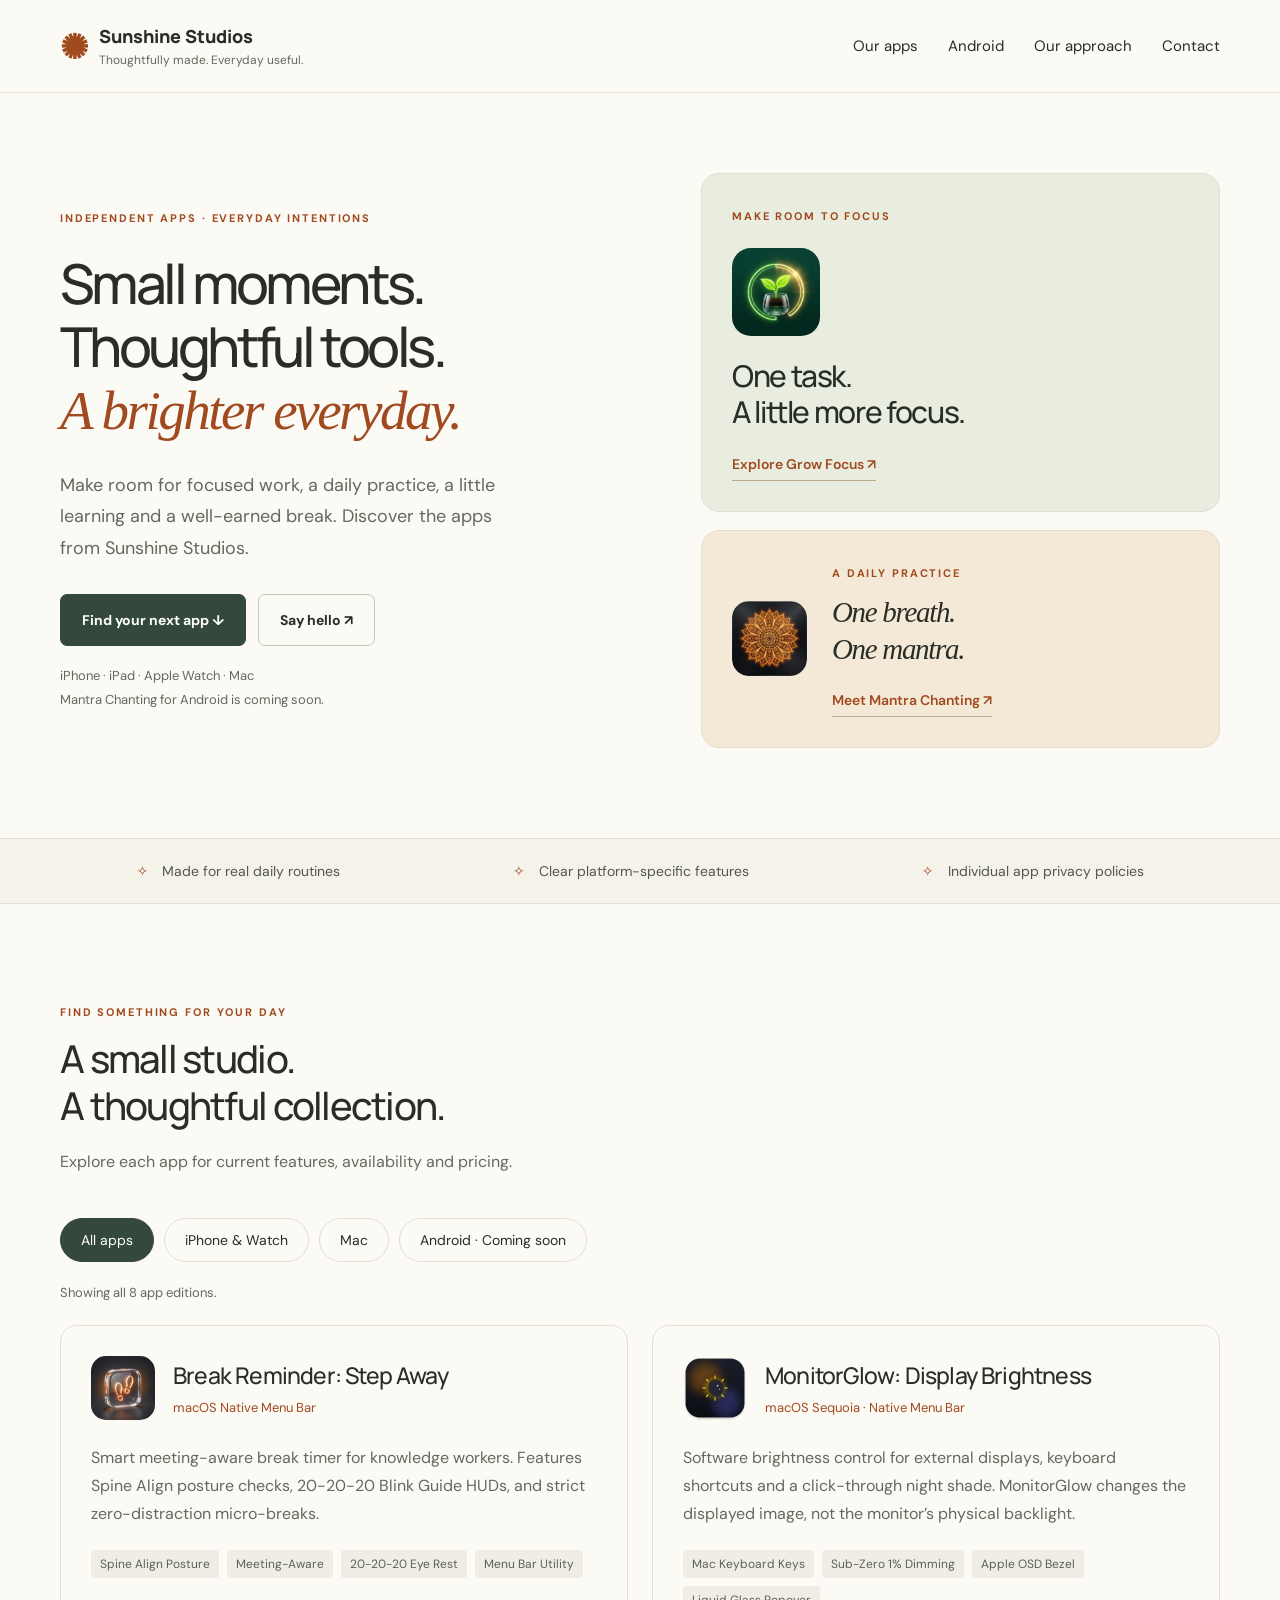
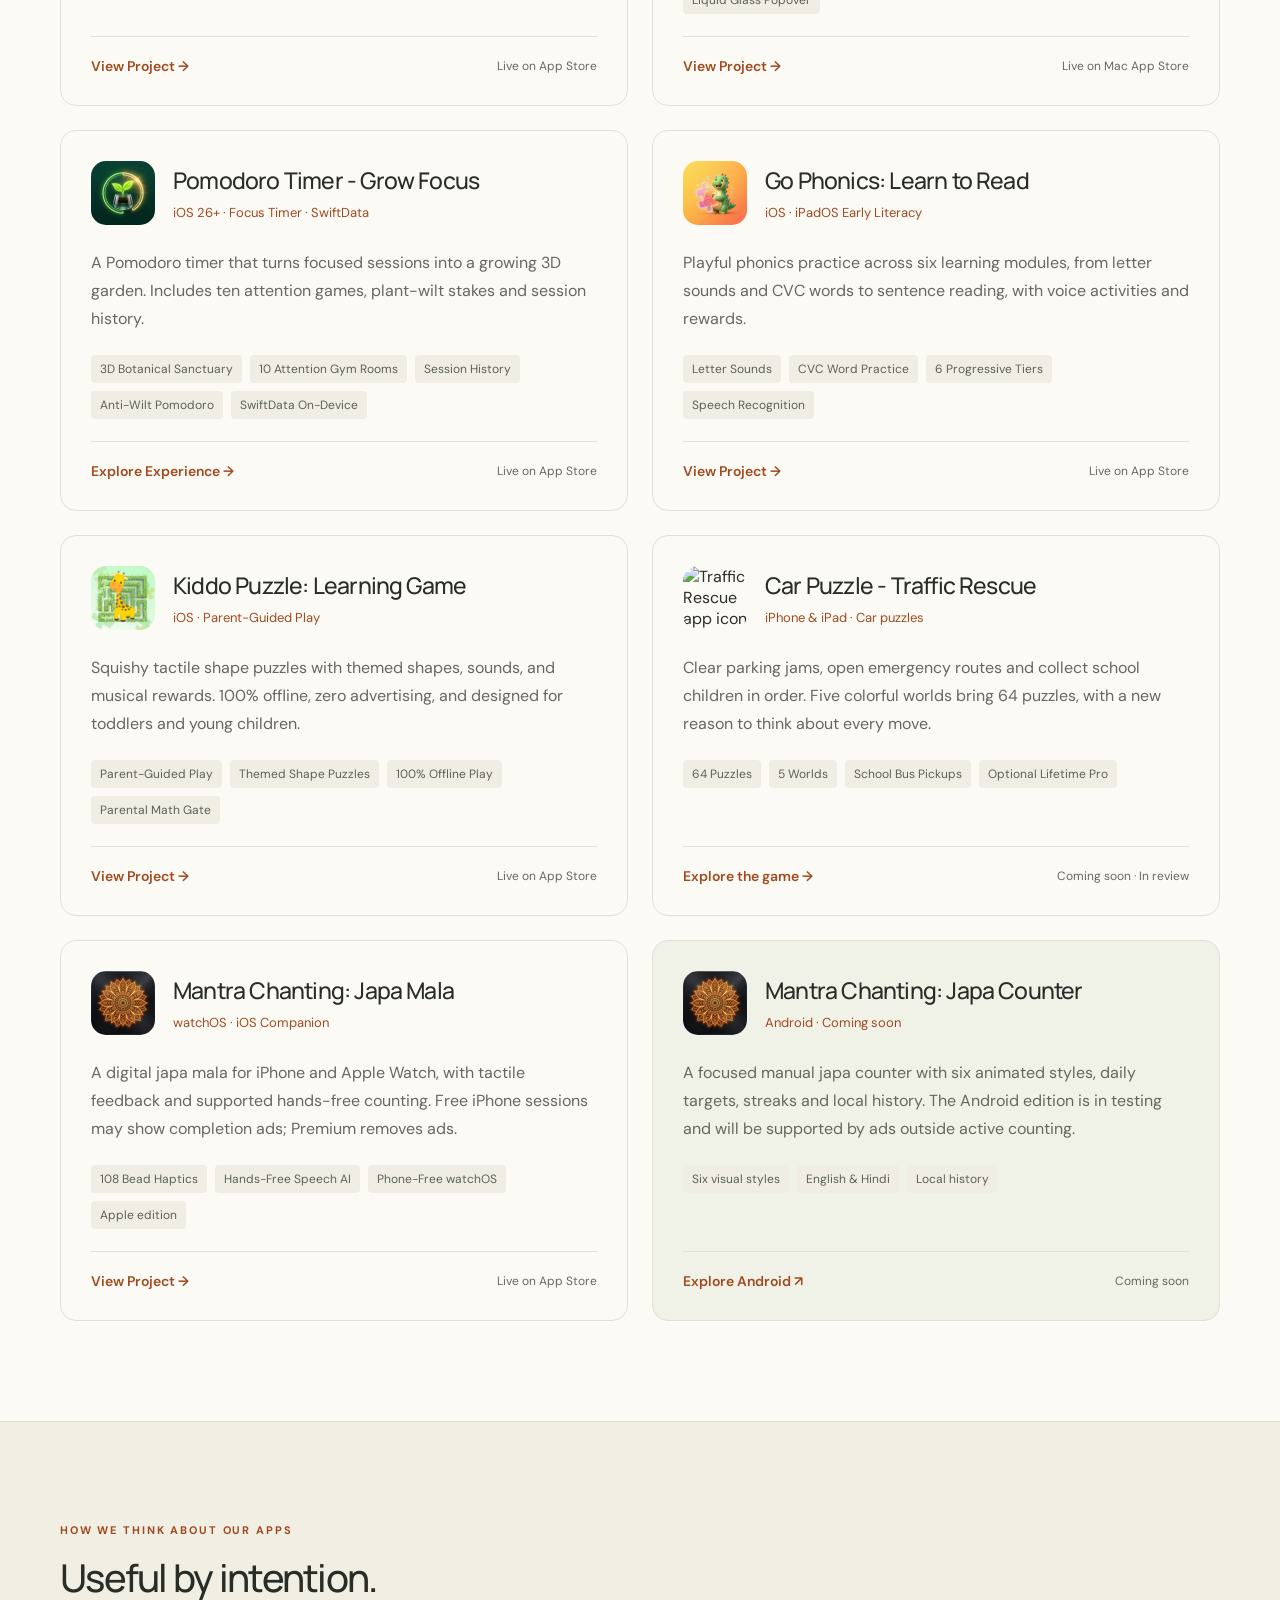
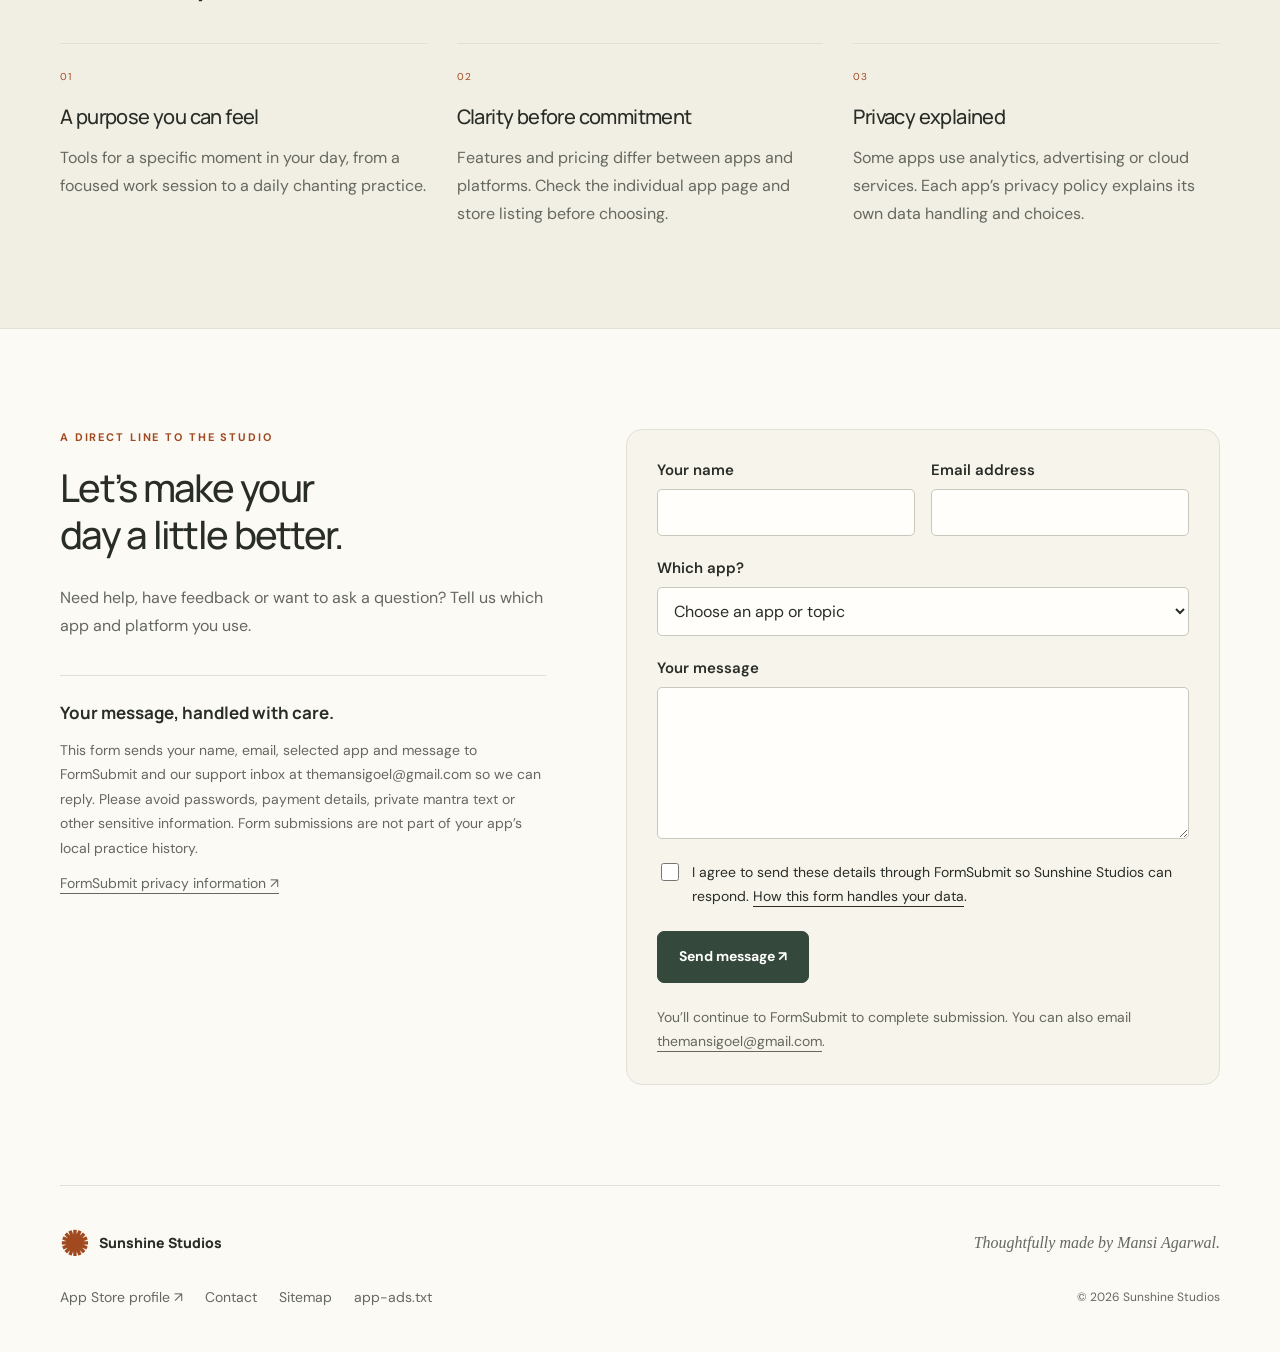
==== commit b70ad890: "Increase portfolio text sizes for easier reading" ====
--- a/index.html
+++ b/index.html
@@ -99,7 +99,7 @@
       }
     ]
   }
-}</script><link rel="stylesheet" href="studio-light.css?v=20261028"><meta name="color-scheme" content="light"></head><body><a class="skip" href="#main-content">Skip to content</a><header class="header"><div class="wrap nav"><a class="brand" href="./"><span class="studio-mark" aria-hidden="true">✺</span><span>Sunshine Studios<span class="brand-note">Thoughtfully made. Everyday useful.</span></span></a><nav aria-label="Main navigation"><a href="#apps">Our apps</a><a href="https://themansigoel.github.io/mantra-chanting-web/android/">Android</a><a href="#principles">Our approach</a><a href="#contact">Contact</a></nav></div></header><main id="main-content"><section class="wrap studio-hero"><div><p class="eyebrow">INDEPENDENT APPS · EVERYDAY INTENTIONS</p><h1>Small moments.<br>Thoughtful tools.<br><em>A brighter everyday.</em></h1><p class="lede">Make room for focused work, a daily practice, a little learning and a well-earned break. Discover the apps from Sunshine Studios.</p><div class="actions"><a class="button primary" href="#apps">Find your next app ↓</a><a class="button secondary" href="#contact">Say hello ↗</a></div><p class="quiet">iPhone · iPad · Apple Watch · Mac<br>Mantra Chanting for Android is coming soon.</p></div><div class="studio-mosaic"><a class="spotlight spotlight-focus" href="https://themansigoel.github.io/grow-focus-web/"><span class="eyebrow">MAKE ROOM TO FOCUS</span><img src="assets/growfocus_icon.png" alt="Grow Focus icon" width="96" height="96"><h2>One task.<br>A little more focus.</h2><span class="text-link">Explore Grow Focus ↗</span></a><a class="spotlight spotlight-mantra" href="https://themansigoel.github.io/mantra-chanting-web/"><img src="assets/mantra_icon.png" alt="Mantra Chanting icon" width="64" height="64"><div><span class="eyebrow">A DAILY PRACTICE</span><h2>One breath.<br>One mantra.</h2><span class="text-link">Meet Mantra Chanting ↗</span></div></a></div></section><section class="principles"><div class="wrap"><span>Made for real daily routines</span><span>Clear platform-specific features</span><span>Individual app privacy policies</span></div></section><section class="wrap section" id="apps"><div class="section-head"><p class="eyebrow">FIND SOMETHING FOR YOUR DAY</p><h2>A small studio.<br>A thoughtful collection.</h2><p>Explore each app for current features, availability and pricing.</p></div><div class="filters" role="group" aria-label="Filter apps by platform"><button type="button" data-filter="all" aria-pressed="true">All apps</button><button type="button" data-filter="apple" aria-pressed="false">iPhone & Watch</button><button type="button" data-filter="mac" aria-pressed="false">Mac</button><button type="button" data-filter="android" aria-pressed="false">Android · Coming soon</button></div><p class="filter-status" id="filter-status" role="status" aria-live="polite">Showing all 8 app editions.</p><div class="app-grid"><a data-platform="mac" class="app-card card-half" href="https://themansigoel.github.io/stepaway/">
+}</script><link rel="stylesheet" href="studio-light.css?v=20261028-readable"><meta name="color-scheme" content="light"></head><body><a class="skip" href="#main-content">Skip to content</a><header class="header"><div class="wrap nav"><a class="brand" href="./"><span class="studio-mark" aria-hidden="true">✺</span><span>Sunshine Studios<span class="brand-note">Thoughtfully made. Everyday useful.</span></span></a><nav aria-label="Main navigation"><a href="#apps">Our apps</a><a href="https://themansigoel.github.io/mantra-chanting-web/android/">Android</a><a href="#principles">Our approach</a><a href="#contact">Contact</a></nav></div></header><main id="main-content"><section class="wrap studio-hero"><div><p class="eyebrow">INDEPENDENT APPS · EVERYDAY INTENTIONS</p><h1>Small moments.<br>Thoughtful tools.<br><em>A brighter everyday.</em></h1><p class="lede">Make room for focused work, a daily practice, a little learning and a well-earned break. Discover the apps from Sunshine Studios.</p><div class="actions"><a class="button primary" href="#apps">Find your next app ↓</a><a class="button secondary" href="#contact">Say hello ↗</a></div><p class="quiet">iPhone · iPad · Apple Watch · Mac<br>Mantra Chanting for Android is coming soon.</p></div><div class="studio-mosaic"><a class="spotlight spotlight-focus" href="https://themansigoel.github.io/grow-focus-web/"><span class="eyebrow">MAKE ROOM TO FOCUS</span><img src="assets/growfocus_icon.png" alt="Grow Focus icon" width="96" height="96"><h2>One task.<br>A little more focus.</h2><span class="text-link">Explore Grow Focus ↗</span></a><a class="spotlight spotlight-mantra" href="https://themansigoel.github.io/mantra-chanting-web/"><img src="assets/mantra_icon.png" alt="Mantra Chanting icon" width="64" height="64"><div><span class="eyebrow">A DAILY PRACTICE</span><h2>One breath.<br>One mantra.</h2><span class="text-link">Meet Mantra Chanting ↗</span></div></a></div></section><section class="principles"><div class="wrap"><span>Made for real daily routines</span><span>Clear platform-specific features</span><span>Individual app privacy policies</span></div></section><section class="wrap section" id="apps"><div class="section-head"><p class="eyebrow">FIND SOMETHING FOR YOUR DAY</p><h2>A small studio.<br>A thoughtful collection.</h2><p>Explore each app for current features, availability and pricing.</p></div><div class="filters" role="group" aria-label="Filter apps by platform"><button type="button" data-filter="all" aria-pressed="true">All apps</button><button type="button" data-filter="apple" aria-pressed="false">iPhone & Watch</button><button type="button" data-filter="mac" aria-pressed="false">Mac</button><button type="button" data-filter="android" aria-pressed="false">Android · Coming soon</button></div><p class="filter-status" id="filter-status" role="status" aria-live="polite">Showing all 8 app editions.</p><div class="app-grid"><a data-platform="mac" class="app-card card-half" href="https://themansigoel.github.io/stepaway/">
 <div>
 <div class="card-top">
 <img alt="Break Reminder: Step Away Icon" class="app-icon" height="128" src="assets/stepaway_icon.png" width="128"/>
--- a/studio-light.css
+++ b/studio-light.css
@@ -3,3 +3,6 @@
 
 .demo{display:grid;grid-template-columns:1fr 1fr;gap:50px;align-items:center;border-bottom:1px solid var(--line)}.demo h2{margin-top:18px}.demo p:not(.eyebrow){font-size:14px;color:var(--muted);margin-top:22px;max-width:430px}.demo .button{margin-top:24px;cursor:pointer;font-family:inherit}.demo-count{margin:auto;display:flex;flex-direction:column;align-items:center;justify-content:center;width:240px;height:240px;border-radius:50%;border:1px solid #d7c5a6;background:radial-gradient(circle,#f3e4be,#fbf7ed);color:var(--ink);cursor:pointer;gap:10px;font-family:inherit}.demo-flower{font-size:66px;color:var(--accent);line-height:1}.demo-count #demo-value{font:28px 'Manrope',sans-serif;letter-spacing:-.04em}.demo-count #demo-hint{font-size:11px;color:var(--muted)}@media(max-width:740px){.demo{grid-template-columns:1fr;gap:32px}.demo-count{width:220px;height:220px}}
 .studio-mark{font-size:34px;line-height:1;color:var(--accent)}.studio-hero{display:grid;grid-template-columns:1.1fr 1fr;gap:70px;align-items:center;padding-block:80px 90px}.studio-hero h1{font-size:clamp(40px,4.3vw,64px)}.studio-mosaic{display:grid;gap:18px}.spotlight{display:block;text-decoration:none;padding:30px;border-radius:18px;border:1px solid var(--line)}.spotlight-focus{background:#e9eddf}.spotlight-focus img{width:88px;height:88px;border-radius:19px;margin:22px 0}.spotlight h2{font-size:30px}.spotlight-mantra{display:flex;gap:25px;align-items:center;background:#f4e9d7}.spotlight-mantra img{width:75px;height:75px;border-radius:17px}.spotlight-mantra h2{font:italic 29px/1.25 Georgia,serif;margin-top:12px}.spotlight .text-link{font-size:11px}.filters{display:flex;gap:10px;flex-wrap:wrap}.filters button{border:1px solid var(--line);border-radius:30px;padding:12px 20px;font-family:inherit;font-size:12px;background:transparent;color:var(--ink);cursor:pointer;min-height:44px}.filters button[aria-pressed=true]{background:var(--green);color:white;border-color:var(--green)}.filter-status{font-size:11px;color:var(--muted);margin:20px 0}.app-grid{display:grid;grid-template-columns:1fr 1fr;gap:24px}.app-card{display:flex;flex-direction:column;justify-content:space-between;border:1px solid var(--line);border-radius:16px;padding:30px;text-decoration:none;transition:background .2s}.app-card:hover{background:#f4f1e8}.app-card[hidden]{display:none}.card-top{display:flex;gap:18px;align-items:center}.app-icon{width:64px;height:64px;border-radius:15px;flex-shrink:0;object-fit:cover}.app-meta-title{font-size:21px;letter-spacing:-.035em;line-height:1.35}.app-platform-badge{font-size:10px;color:var(--accent);display:block;margin-top:8px}.card-desc{font-size:13px;color:var(--muted);margin-top:24px}.feature-tag-list{display:flex;flex-wrap:wrap;gap:8px;margin-block:22px}.feature-tag{font-size:9px;background:#f0eee4;padding:6px 9px;border-radius:4px;color:#5b6156}.card-footer{display:flex;justify-content:space-between;align-items:center;border-top:1px solid var(--line);padding-top:20px;gap:20px}.view-label{font-size:11px;color:var(--accent);font-weight:600}.status-indicator{font-size:9px;color:var(--muted)}.status-dot{display:none}.android-card{background:#f0f1e7}.contact-section{display:grid;grid-template-columns:.9fr 1.1fr;gap:80px}.contact-section h2{margin-top:18px}.contact-section>div>p:not(.eyebrow){font-size:14px;color:var(--muted);margin-top:25px}.contact-privacy{border-top:1px solid var(--line);padding-top:25px;margin-top:35px}.contact-privacy h3{font-size:17px}.contact-privacy p,.contact-privacy a{font-size:12px;color:var(--muted);margin-top:14px}.contact-privacy a{display:inline-block}.contact-form{padding:30px;border:1px solid var(--line);border-radius:16px;background:#f7f4ec;display:flex;flex-direction:column;gap:22px}.contact-form label{font-size:12px;font-weight:600;display:flex;flex-direction:column;gap:9px}.form-row{display:grid;grid-template-columns:1fr 1fr;gap:16px}input,select,textarea{font:14px 'DM Sans',system-ui,sans-serif;width:100%;border:1px solid #c7c9bd;background:#fffefb;color:var(--ink);padding:12px;border-radius:5px;min-width:0;min-height:44px}textarea{resize:vertical}input:focus-visible,textarea:focus-visible,select:focus-visible{outline:2px solid var(--accent);outline-offset:2px}.contact-form .consent{display:flex;flex-direction:row;align-items:flex-start;font-size:11px;font-weight:400;line-height:1.7;gap:10px}.consent input{width:18px;height:18px;min-height:0;margin-top:2px;flex-shrink:0;accent-color:var(--green)}.contact-form button{cursor:pointer;font-family:inherit;align-self:flex-start}.form-note{font-size:11px;color:var(--muted)}.honeypot{display:none!important}@media(max-width:900px){.studio-hero{gap:35px}.contact-section{gap:35px}.card-top{align-items:flex-start}.app-meta-title{font-size:19px}}@media(max-width:740px){.studio-hero{grid-template-columns:1fr;gap:40px;padding-block:45px 55px}.studio-hero h1{font-size:44px}.studio-hero .lede{font-size:15px}.app-grid,.contact-section{grid-template-columns:1fr}.app-card{padding:24px}.contact-form{padding:23px}.form-row{grid-template-columns:1fr}.spotlight{padding:25px}.spotlight-mantra{gap:20px}.contact-section{gap:32px}.filters button{font-size:11px;padding-inline:15px}.studio-hero .actions{gap:12px}}
+/* Readability pass: larger supporting type without enlarging display headlines. */
+.brand{font-size:18px}.brand-note{font-size:12px}.nav nav a{font-size:15px}.eyebrow{font-size:11px}.lede{font-size:18px}.button{font-size:14px;min-height:52px}.quiet{font-size:13px}.principles span{font-size:14px}.section-head>p:last-child{font-size:16px}.spotlight .text-link{font-size:14px}.filters button{font-size:14px}.filter-status{font-size:13px}.app-meta-title{font-size:23px}.app-platform-badge{font-size:13px}.card-desc{font-size:16px;line-height:1.75}.feature-tag{font-size:12px}.view-label{font-size:14px}.status-indicator{font-size:12px}.feature p{font-size:16px}.contact-section>div>p:not(.eyebrow){font-size:16px}.contact-privacy p,.contact-privacy a{font-size:14px}.contact-form label{font-size:15px}.contact-form input,.contact-form select,.contact-form textarea{font-size:16px}.contact-form .consent{font-size:14px}.form-note{font-size:14px}.footer>div a{font-size:14px}.footer small{font-size:12px}.card-footer{flex-wrap:wrap;gap:12px}
+@media(max-width:740px){.brand{font-size:17px}.brand-note{font-size:11px}.nav nav a{font-size:13px}.studio-hero .lede{font-size:17px}.button{font-size:14px}.filters button{font-size:13px}.principles span{font-size:13px}.app-meta-title{font-size:22px}.app-icon{width:56px;height:56px}.card-top{gap:14px}.feature-tag{font-size:11px}.contact-form label{font-size:14px}.contact-form .consent{font-size:13px}}
